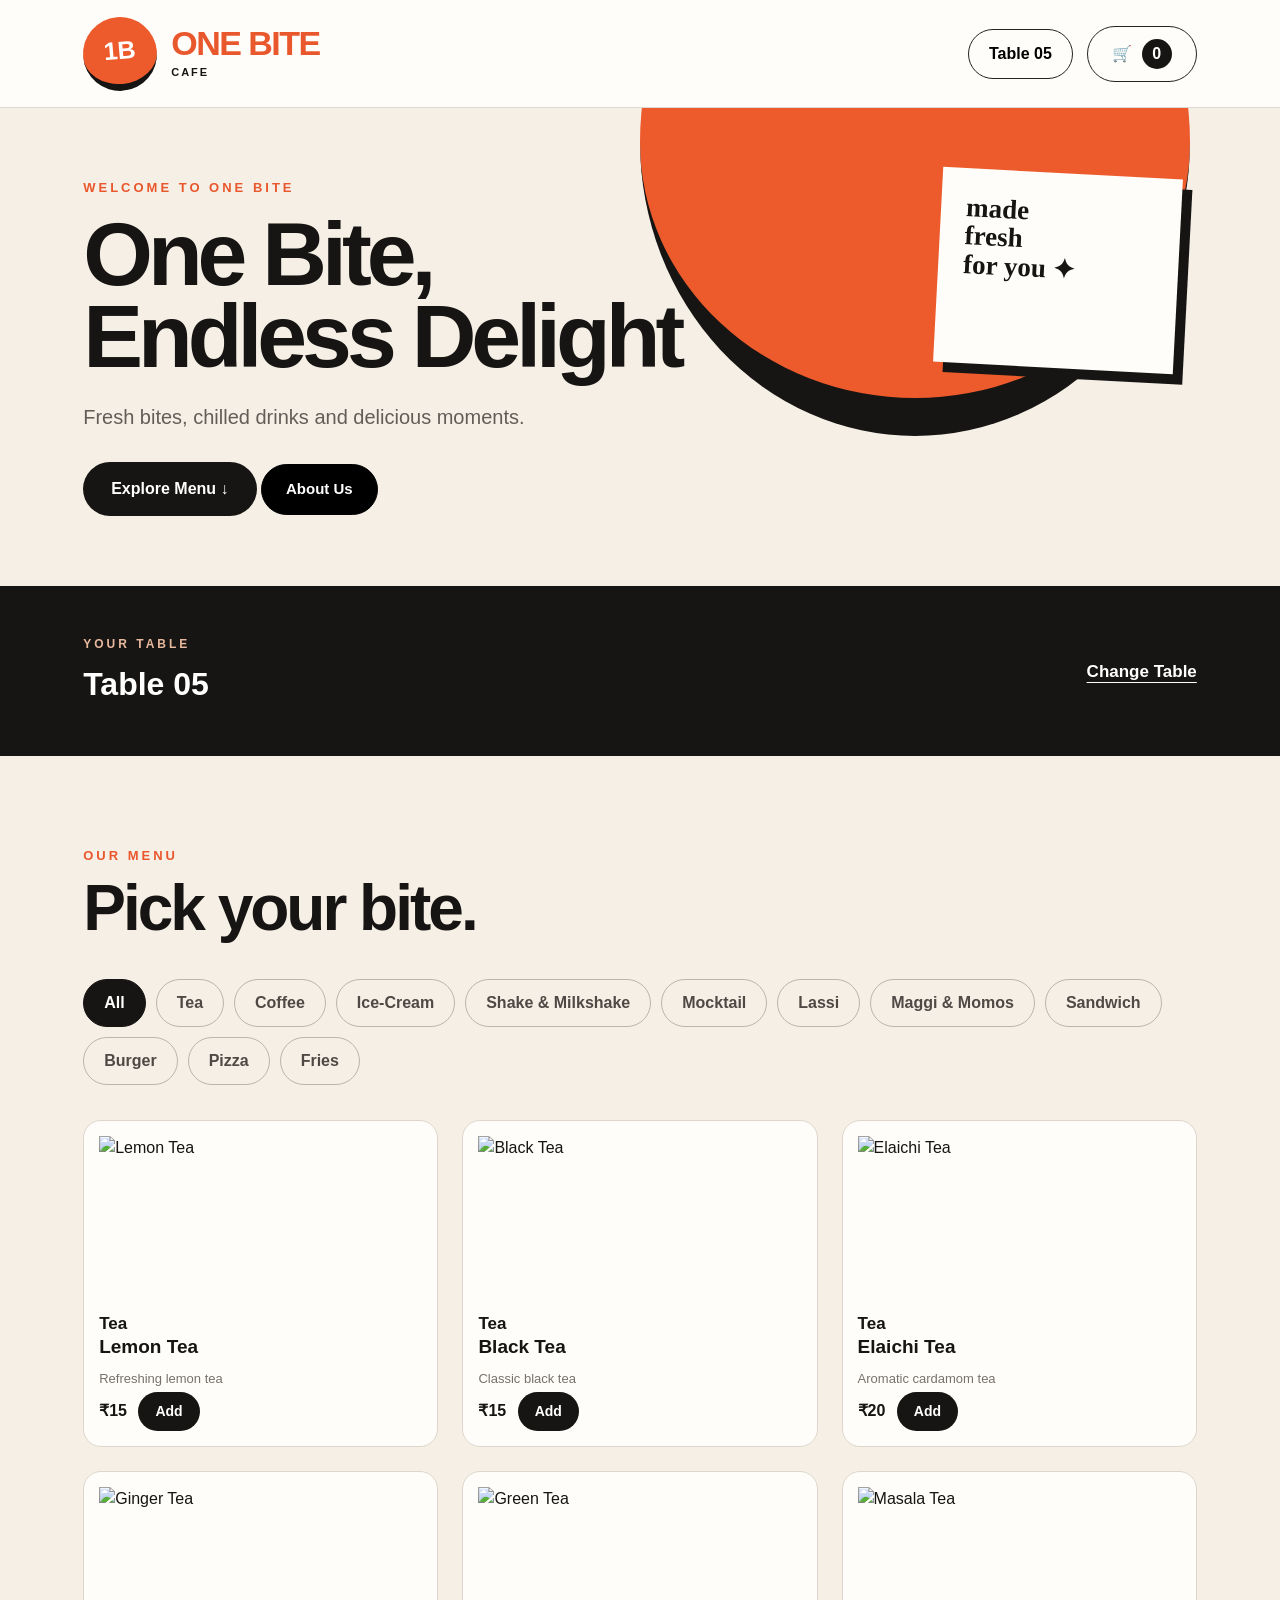
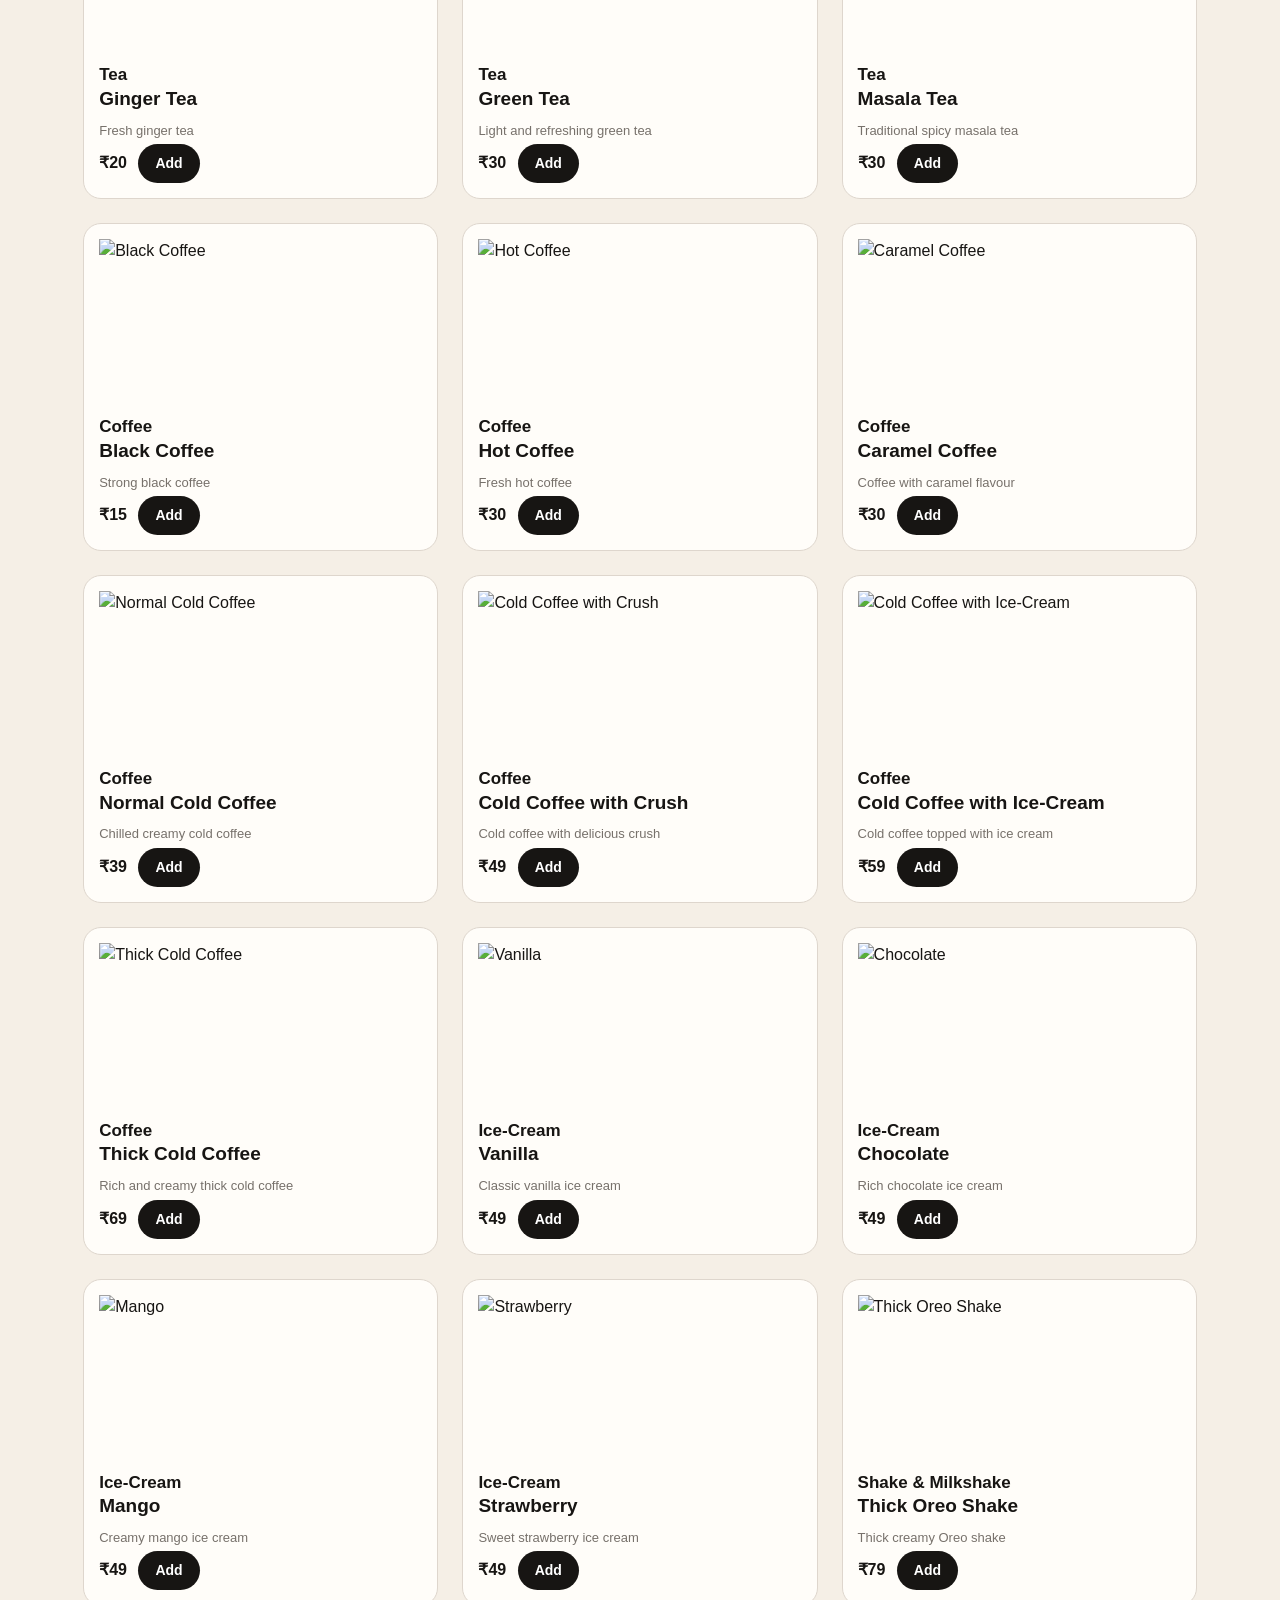
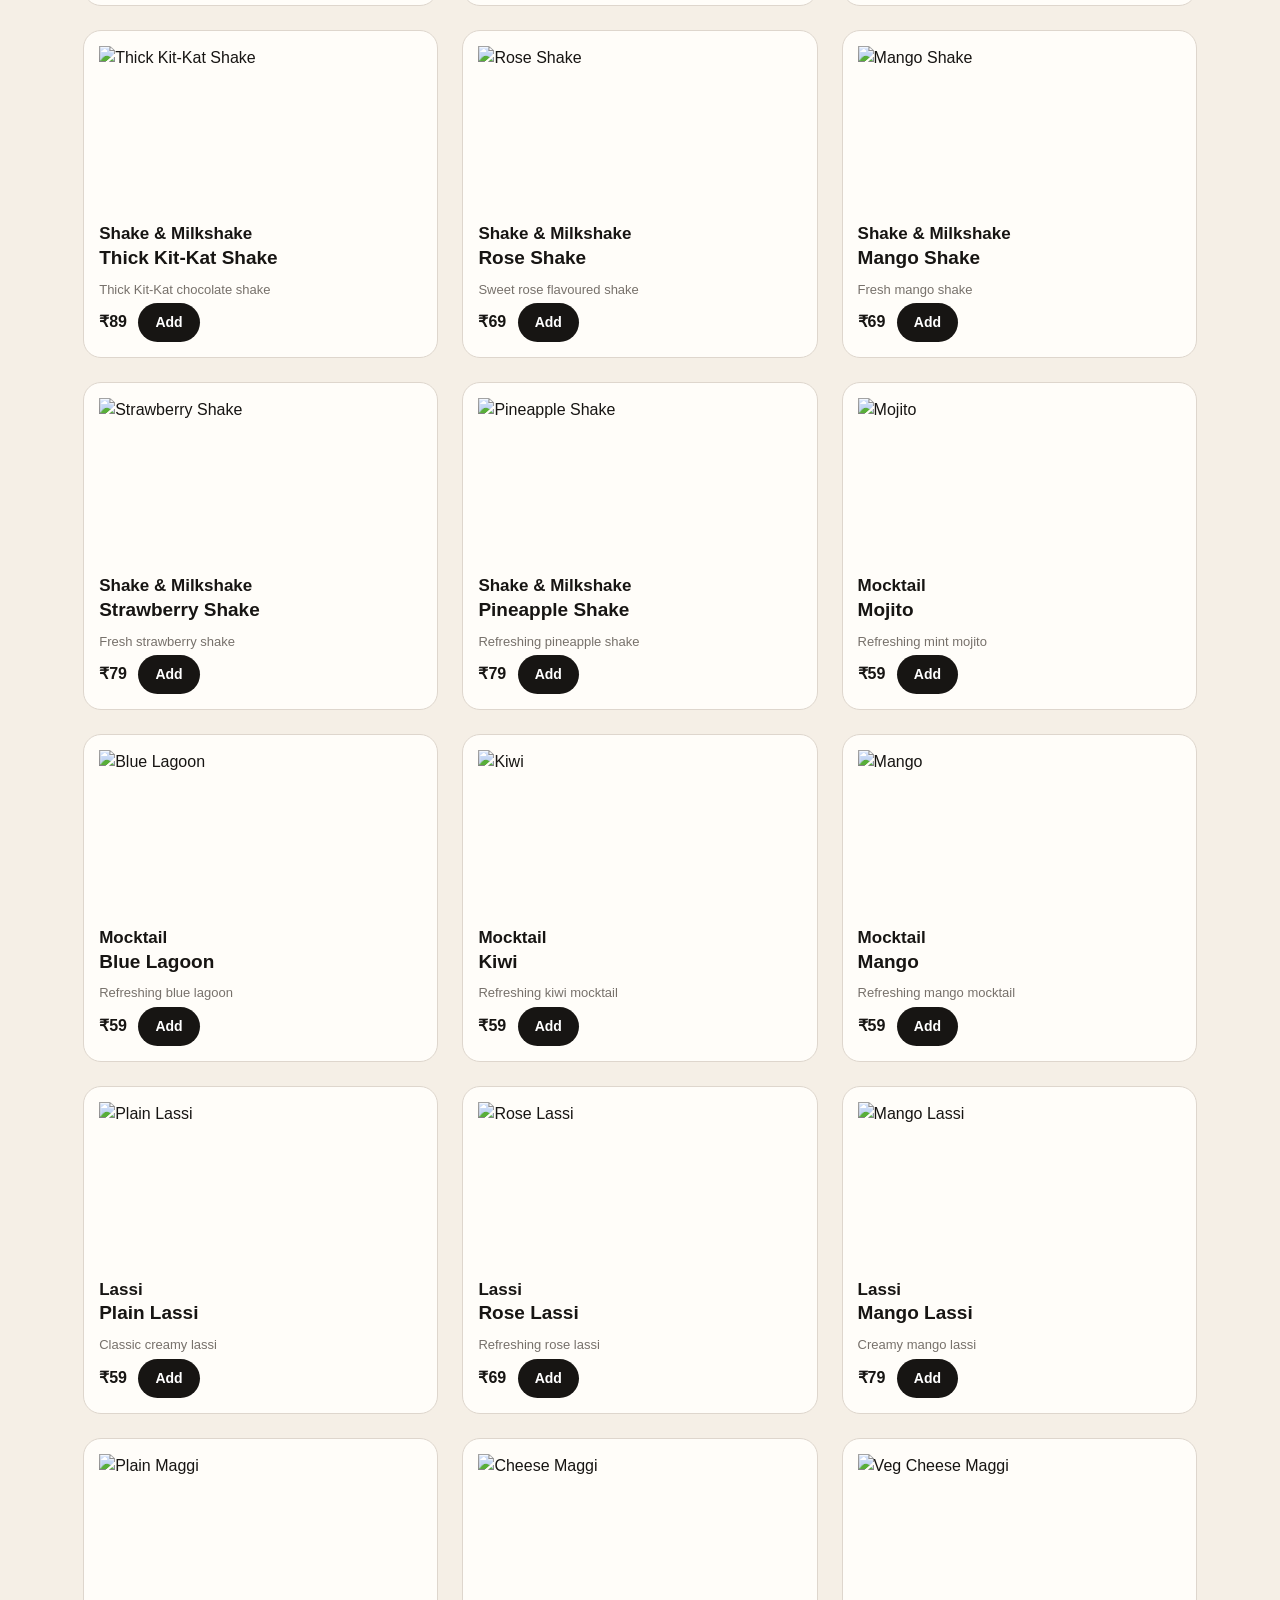
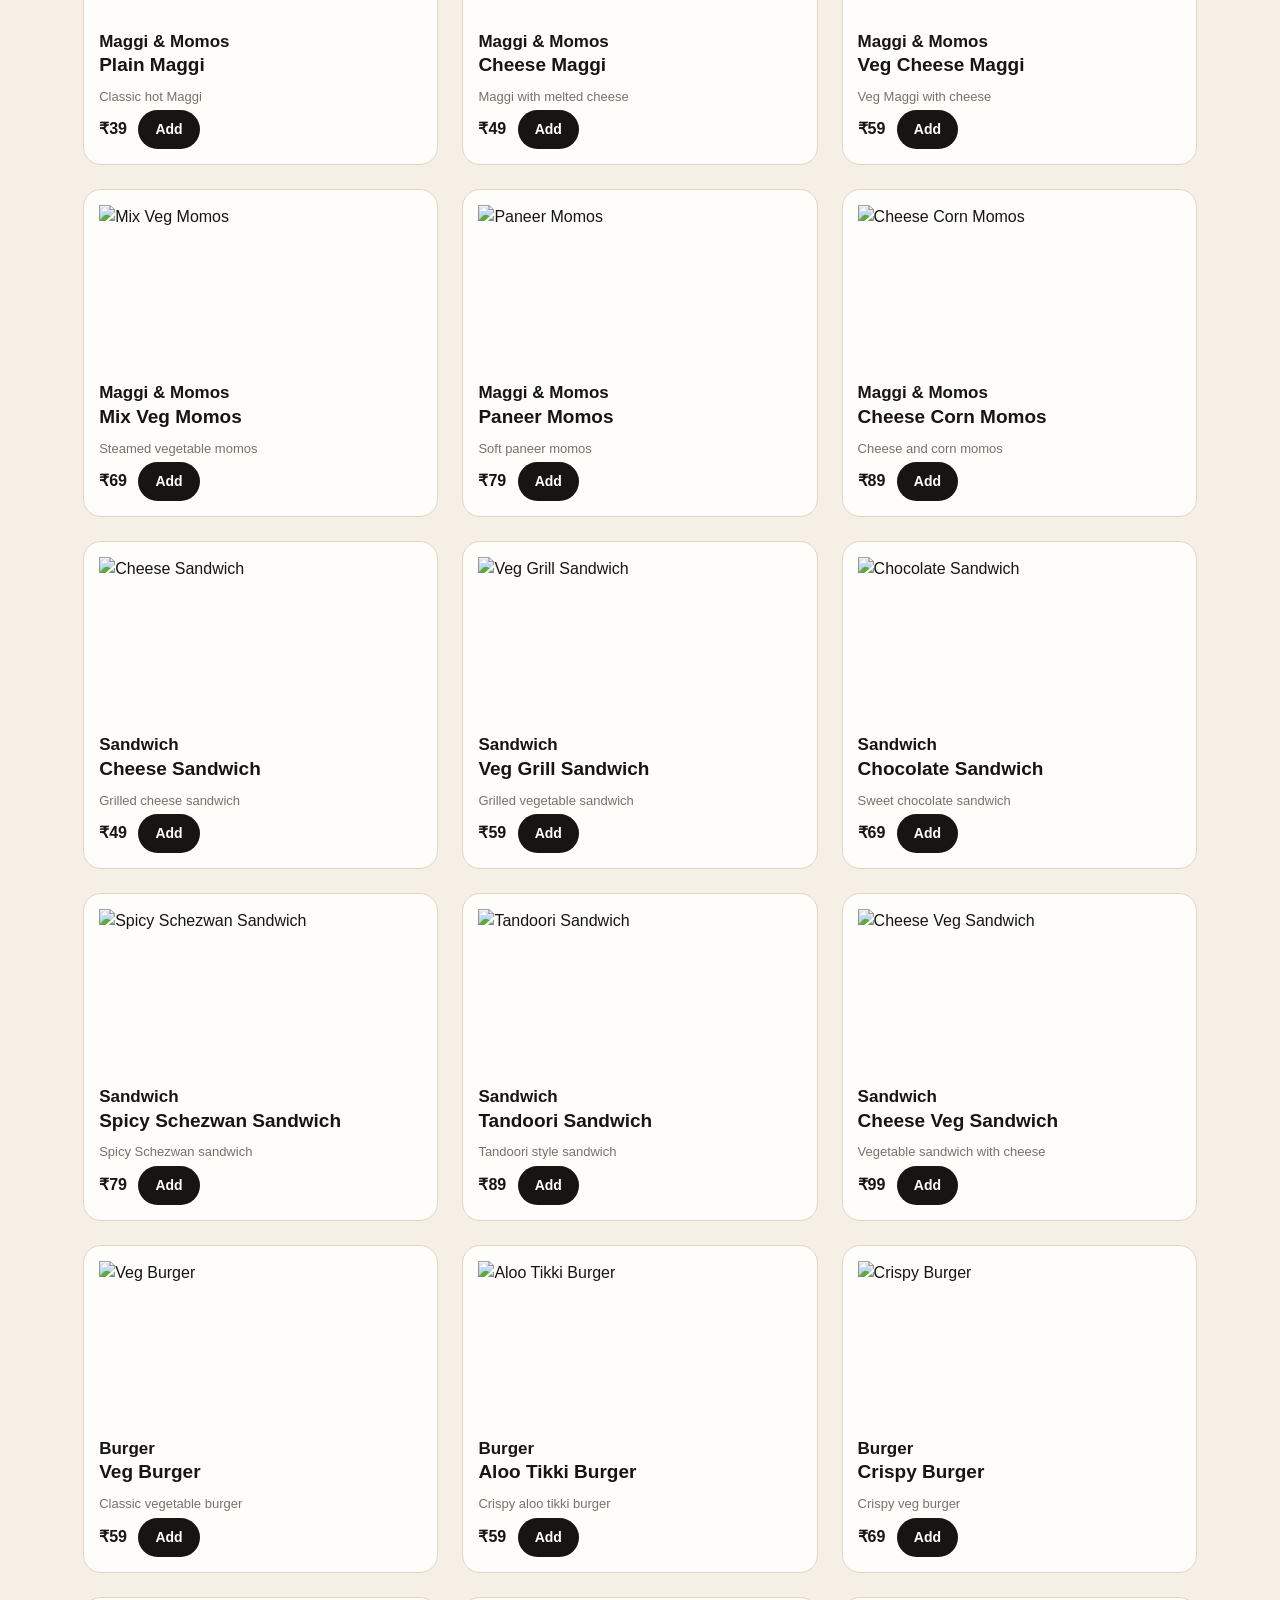
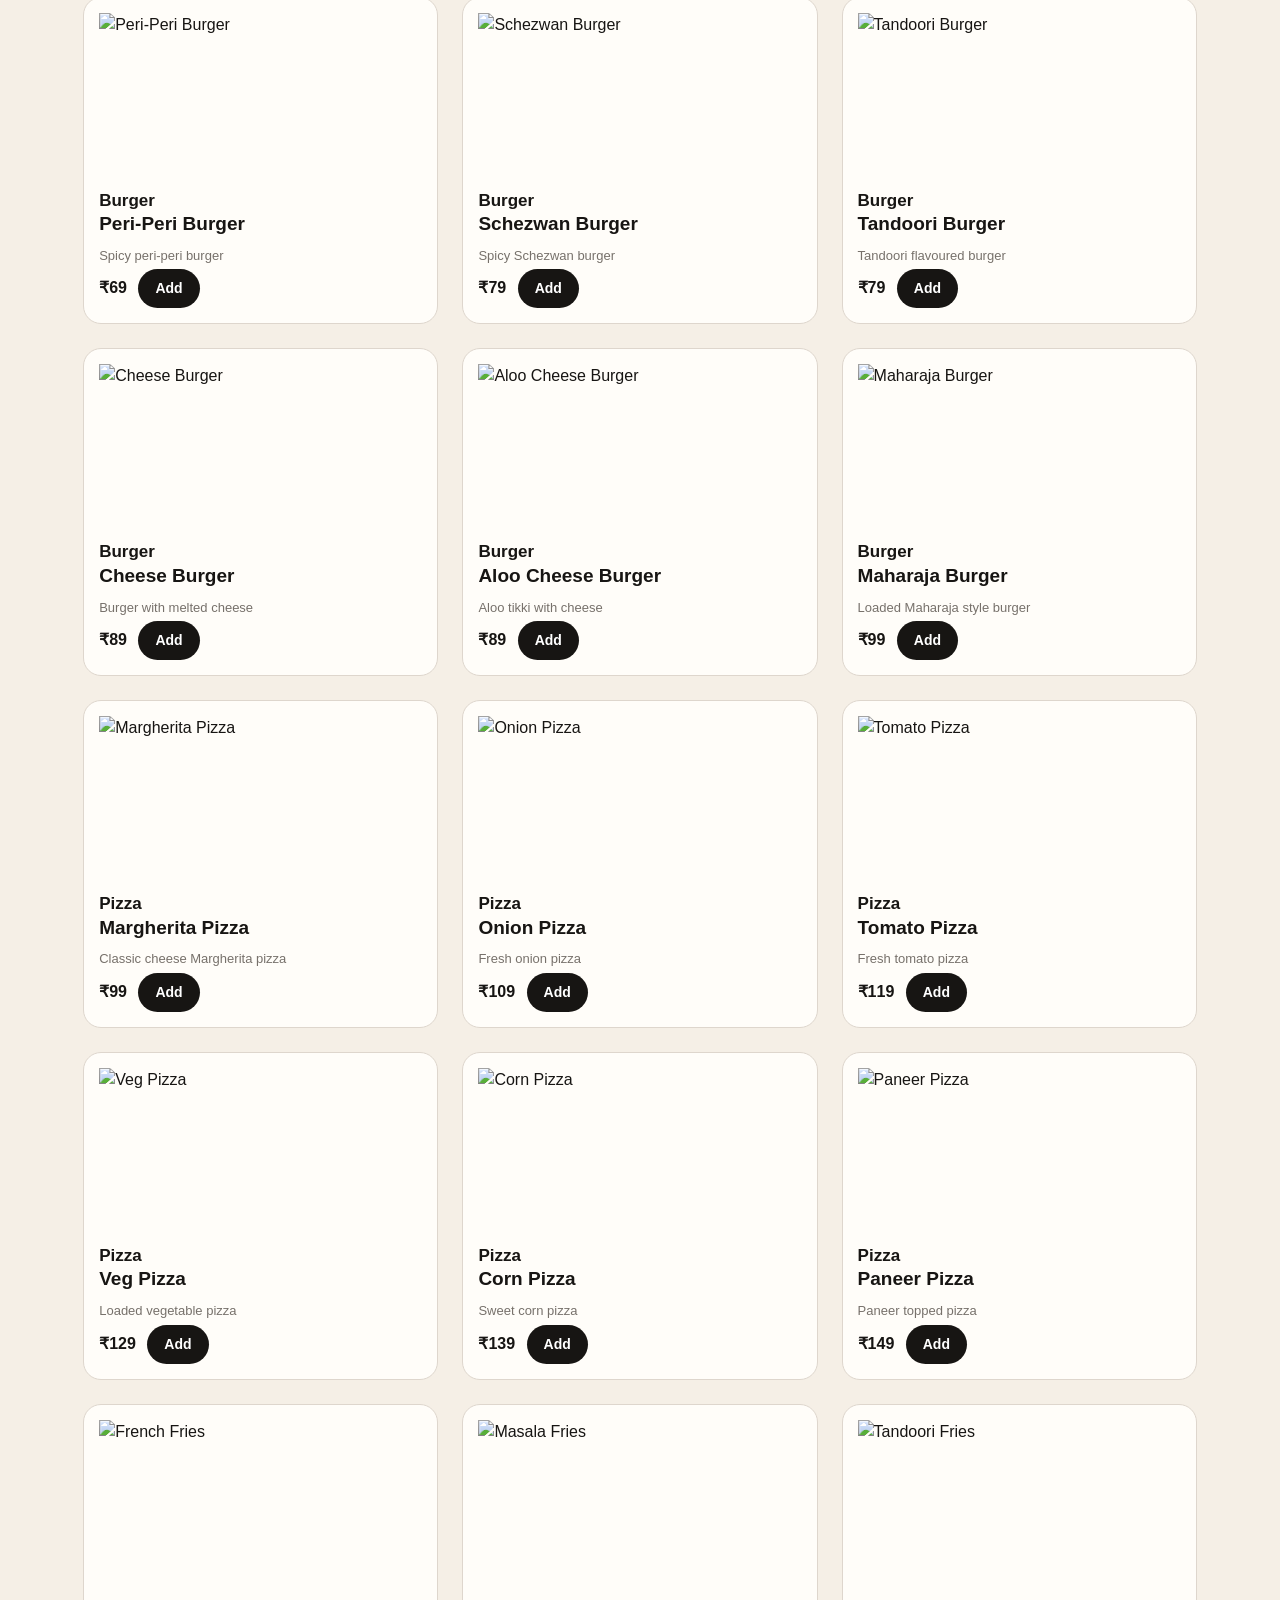
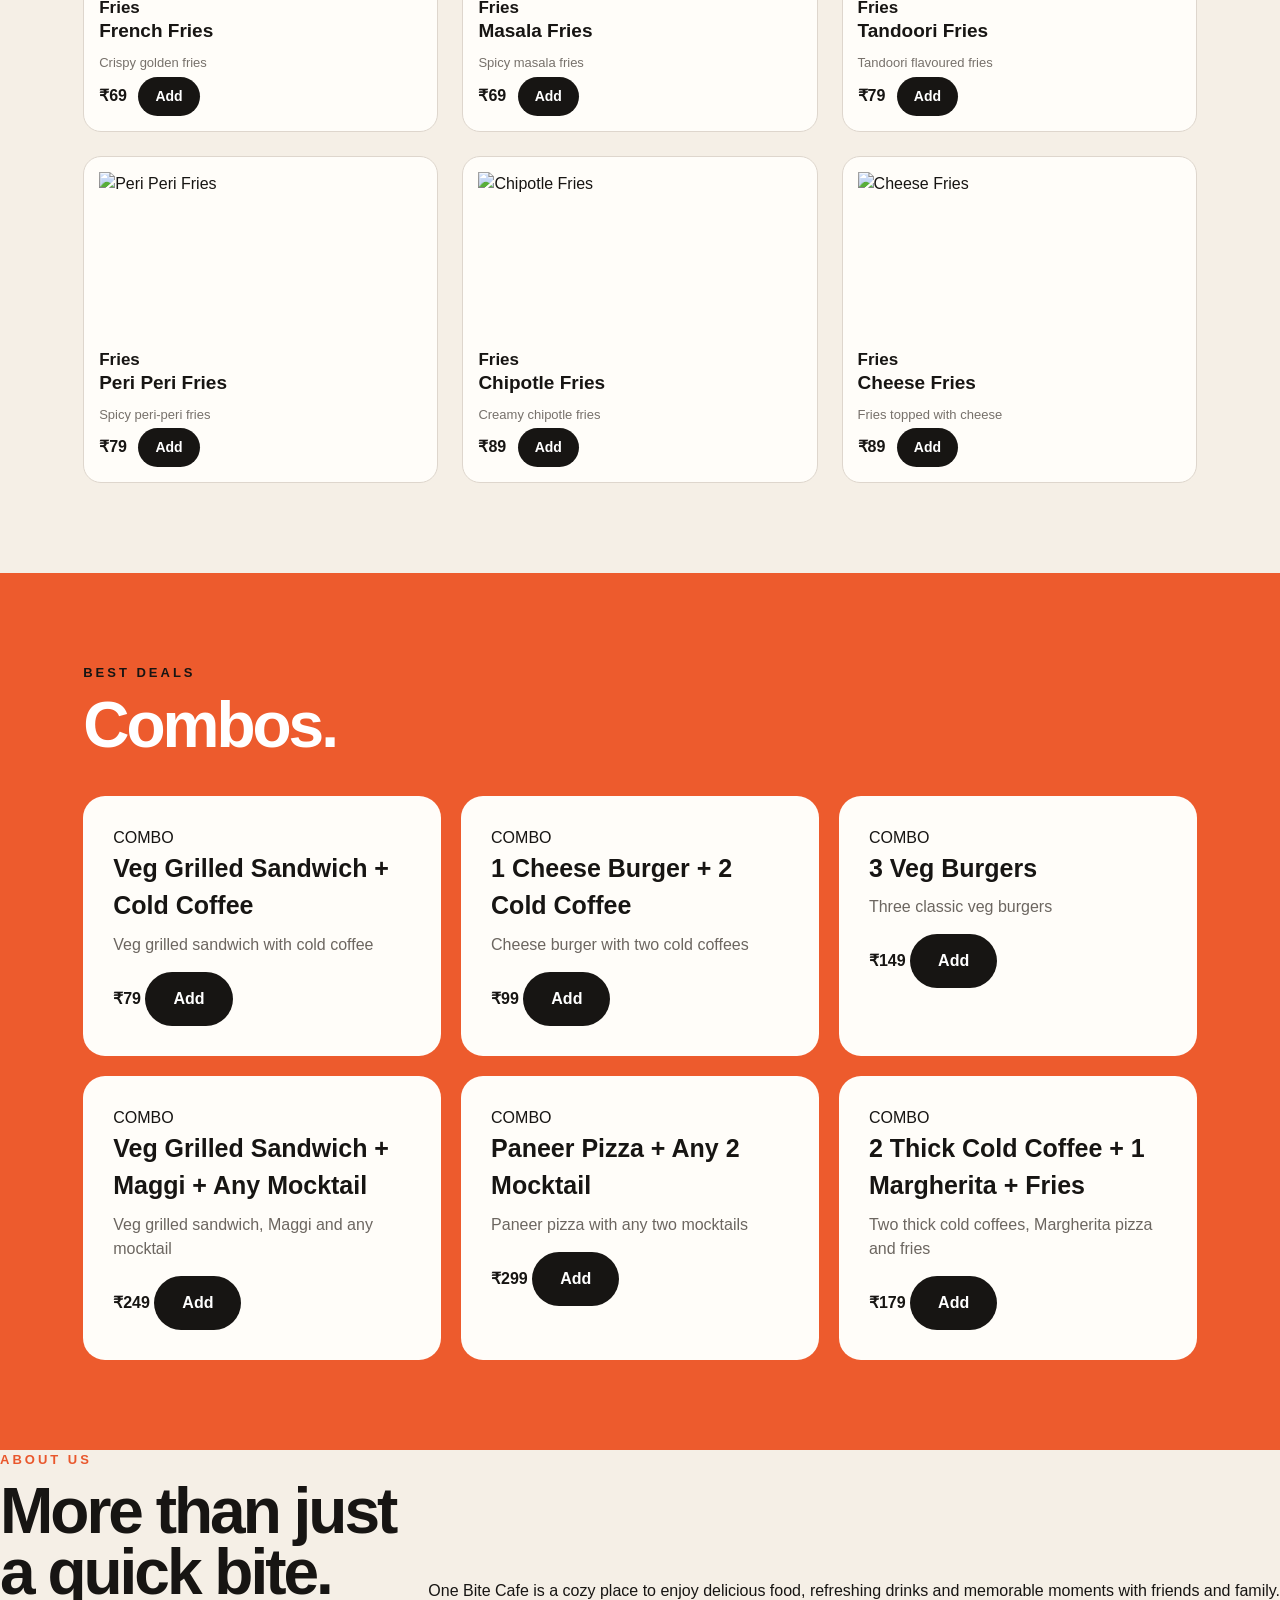
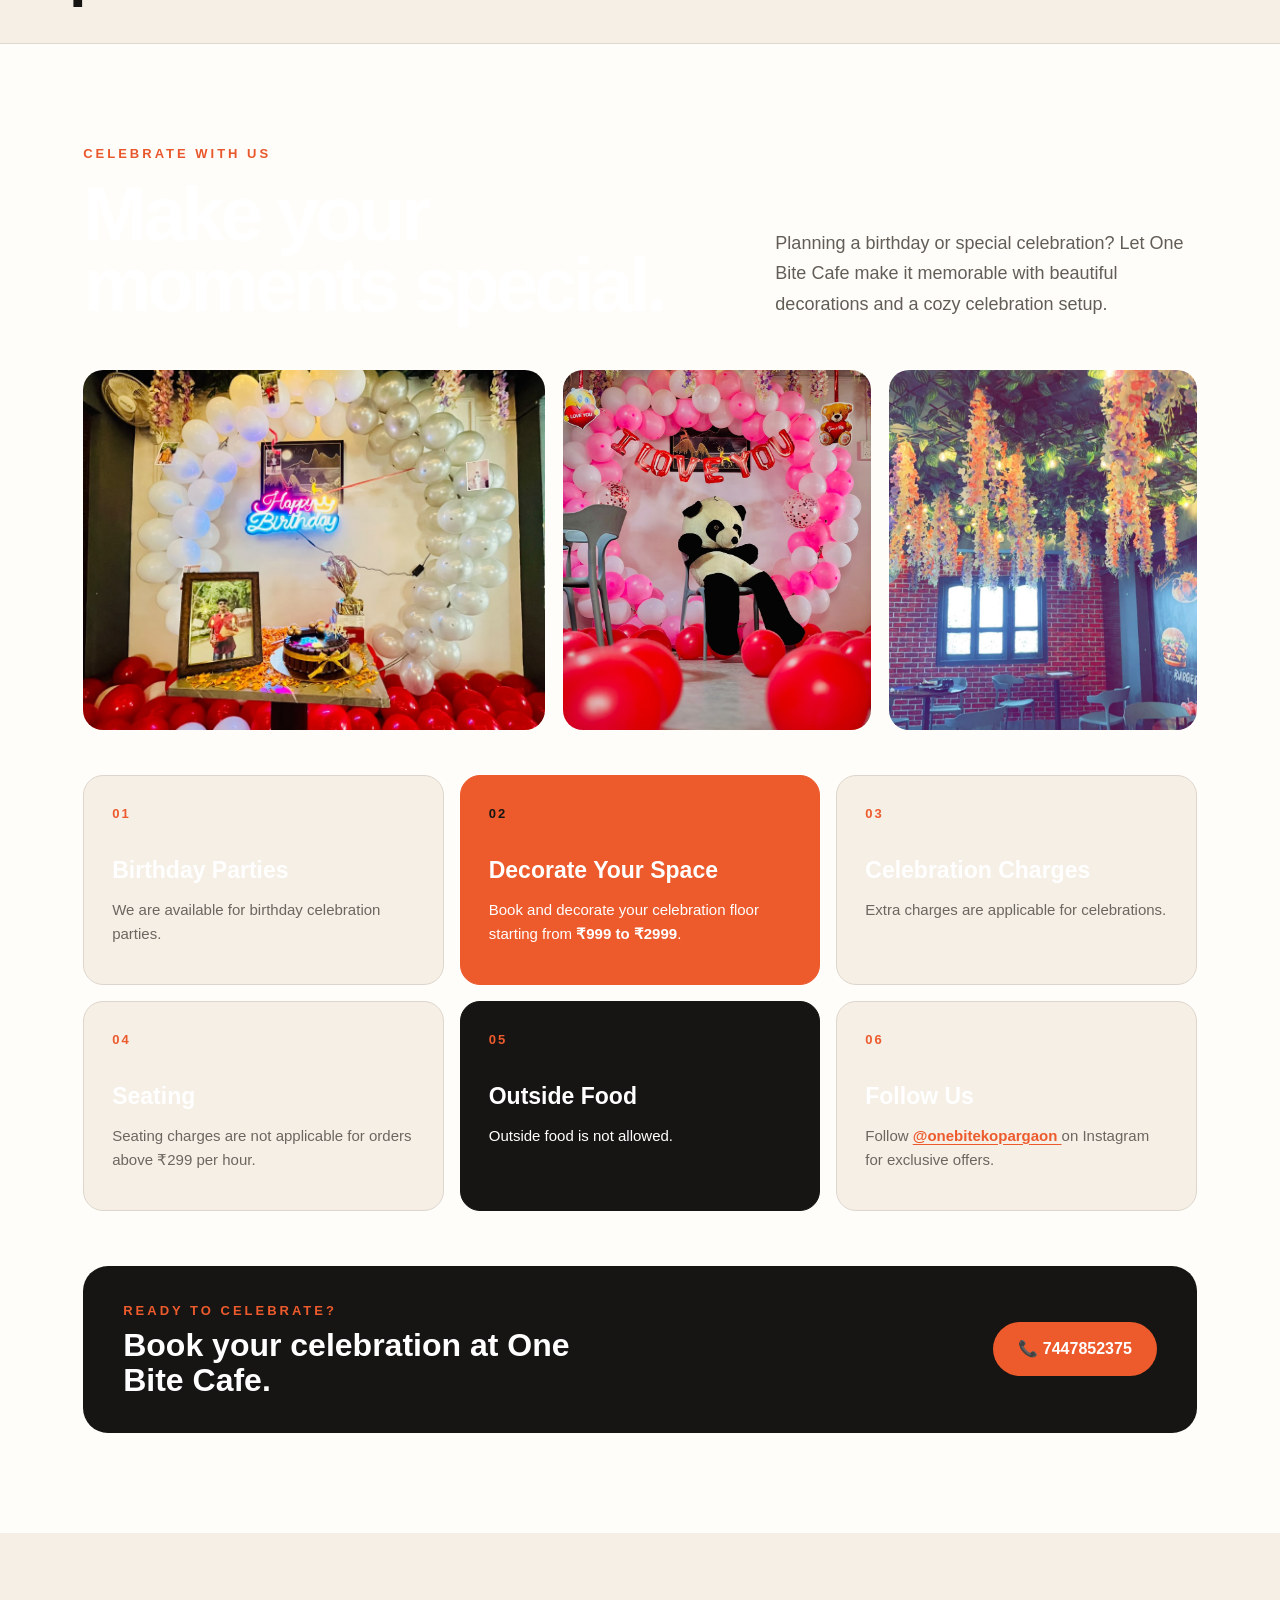
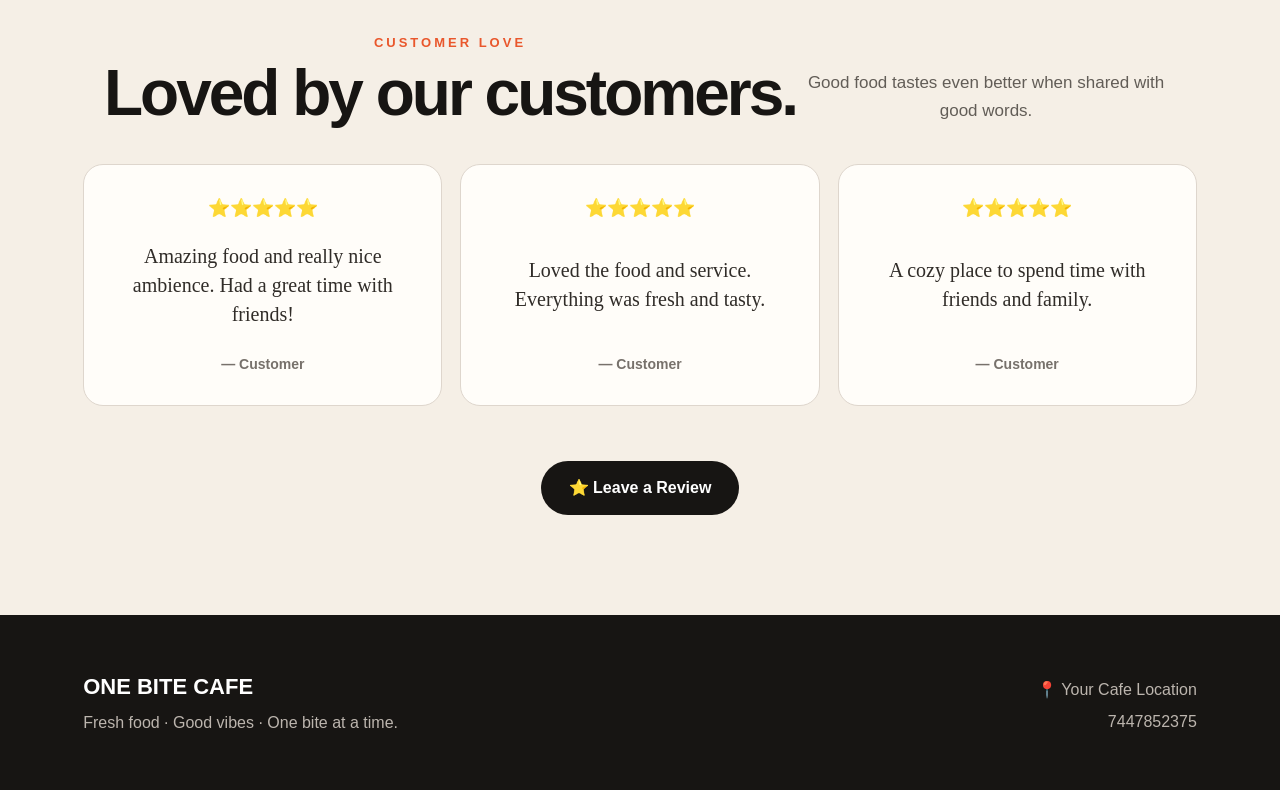
==== index.html @ 0c91dba6 "Initial One Bite Cafe website" ====
<!DOCTYPE html>
<html lang="en">

<head>
    <meta charset="UTF-8">

    <meta
        name="viewport"
        content="width=device-width, initial-scale=1.0"
    >

    <title>One Bite Cafe</title>

    <link
        rel="stylesheet"
        href="style.css"
    >
</head>


<body>

<!-- =====================================================
     HEADER
===================================================== -->

<header class="site-header">

    <div class="brand">
        <div class="brand-logo">1B</div>

        <div>
            <strong>ONE BITE</strong>
            <small>CAFE</small>
        </div>
    </div>


    <div class="header-actions">

        <button
            class="table-button"
            onclick="startTableOrder()"
        >
            Table <span id="headerTable">05</span>
        </button>


        <button
            class="cart-button"
            onclick="openCart()"
        >
            🛒
            <span id="cartCount">0</span>
        </button>

    </div>

</header>



<!-- =====================================================
     HERO
===================================================== -->

<section class="hero">

    <div class="hero-content">

        <p class="eyebrow">
            WELCOME TO ONE BITE
        </p>

        <h1>
         One Bite,<br> Endless Delight
        </h1>

        <p class="hero-text">
            Fresh bites, chilled drinks and
            delicious moments.
        </p>
<div class="hero-buttons">

    <button
        class="primary-btn"
        onclick="document.getElementById('menu').scrollIntoView({
            behavior:'smooth'
        })"
    >
        Explore Menu ↓
    </button>

    <button
        class="secondary-btn"
        onclick="document.getElementById('about').scrollIntoView({
            behavior:'smooth'
        })"
    >
        About Us
    </button>

</div>

       
    </div>

</section>



<!-- =====================================================
     TABLE INFORMATION
===================================================== -->

<section class="table-banner">

    <div>

        <small>
            YOUR TABLE
        </small>

        <strong>
            Table <span id="currentTable">05</span>
        </strong>

    </div>


    <button
        onclick="startTableOrder()"
    >
        Change Table
    </button>

</section>



<!-- =====================================================
     MENU
===================================================== -->

<section
    id="menu"
    class="menu-section"
>

    <div class="section-heading">

        <div>

            <p class="eyebrow">
                OUR MENU
            </p>

            <h2>
                Pick your bite.
            </h2>

        </div>

    </div>


    <!-- CATEGORY BUTTONS -->

    <div
        id="categories"
        class="categories"
    ></div>


    <!-- MENU ITEMS -->

    <div
        id="menuGrid"
        class="menu-grid"
    >

        <p class="loading">
            Loading menu...
        </p>

    </div>

</section>



<!-- =====================================================
     COMBOS
===================================================== -->

<section class="combo-section">

    <div class="section-heading">

        <div>

            <p class="eyebrow">
                BEST DEALS
            </p>

                <h2>
                    Combos.
                </h2>

        </div>

    </div>


    <div
        id="comboGrid"
        class="combo-grid"
    ></div>

</section>


<!-- =====================================================
     ABOUT ONE BITE CAFE
===================================================== -->

<section
    id="about"
    class="about-section"
>

    <div class="section-heading">

        <div>
            <p class="eyebrow">
                ABOUT US
            </p>

            <h2>
                More than just<br>
                a quick bite.
            </h2>
        </div>

        <p class="about-intro">
            One Bite Cafe is a cozy place to enjoy
            delicious food, refreshing drinks and
            memorable moments with friends and family.
        </p>

    </div>

</section>

<!-- =====================================================
     BIRTHDAY CELEBRATIONS
===================================================== -->

<section class="celebration-section">

    <div class="celebration-heading">

        <div>
            <p class="eyebrow">CELEBRATE WITH US</p>

            <h2>
                Make your<br>
                moments special.
            </h2>
        </div>

        <p class="celebration-intro">
            Planning a birthday or special celebration?
            Let One Bite Cafe make it memorable with
            beautiful decorations and a cozy celebration setup.
        </p>

    </div>


    <!-- PHOTO GALLERY -->

    <div class="celebration-gallery">

        <div class="celebration-photo ">
            <img
                src="imagges/2.jpeg"
                alt="Birthday celebration decoration at One Bite Cafe"
            >
        </div>

        <div class="celebration-photo">
            <img
                src="imagges/3.jpeg"
                alt="Birthday balloon decoration at One Bite Cafe"
            >
        </div>

        <div class="celebration-photo">
            <img
                src="imagges/4.jpeg"
                alt="One Bite Cafe interior decoration"
            >
        </div>

    </div>


    <!-- CELEBRATION INFORMATION -->

    <div class="celebration-info">

        <div class="celebration-card">

            <span class="celebration-number">01</span>

            <h3>
                Birthday Parties
            </h3>

            <p>
                We are available for birthday
                celebration parties.
            </p>

        </div>


        <div class="celebration-card highlight">

            <span class="celebration-number">02</span>

            <h3>
                Decorate Your Space
            </h3>

            <p>
                Book and decorate your celebration
                floor starting from
                <strong>₹999 to ₹2999</strong>.
            </p>

        </div>


        <div class="celebration-card">

            <span class="celebration-number">03</span>

            <h3>
                Celebration Charges
            </h3>

            <p>
                Extra charges are applicable
                for celebrations.
            </p>

        </div>


        <div class="celebration-card">

            <span class="celebration-number">04</span>

            <h3>
                Seating
            </h3>

            <p>
                Seating charges are not applicable
                for orders above ₹299 per hour.
            </p>

        </div>


        <div class="celebration-card warning">

            <span class="celebration-number">05</span>

            <h3>
                Outside Food
            </h3>

            <p>
                Outside food is not allowed.
            </p>

        </div>


        <div class="celebration-card">

            <span class="celebration-number">06</span>

            <h3>
                Follow Us
            </h3>

            <p>
    Follow
    <a
    href="https://www.instagram.com/onebitekopargaon/"
    target="_blank"
    rel="noopener noreferrer"
    class="instagram-link"
>
    @onebitekopargaon
</a>
    on Instagram for exclusive offers.
</p>

        </div>

    </div>


    <!-- BOOKING CTA -->

    <div class="celebration-booking">

        <div>

            <p class="eyebrow">
                READY TO CELEBRATE?
            </p>

            <h3>
                Book your celebration
                at One Bite Cafe.
            </h3>

        </div>


        <a
            href="tel:7447852375"
            class="celebration-call"
        >
            📞 7447852375
        </a>

    </div>

</section>
<!-- =====================================================
     REVIEWS
===================================================== -->

<section class="review-section">

    <div class="section-heading">

        <div>

            <p class="eyebrow">
                CUSTOMER LOVE
            </p>

            <h2>
                Loved by our customers.
            </h2>

        </div>

        <p class="review-intro">
            Good food tastes even better when
            shared with good words.
        </p>

    </div>


    <!-- REVIEWS -->

    <div class="reviews-grid">

        <div class="review-card">

            <div class="review-stars">
                ⭐⭐⭐⭐⭐
            </div>

            <p class="review-text">
                Amazing food and really nice ambience.
                Had a great time with friends!
            </p>

            <strong>
                — Customer
            </strong>

        </div>


        <div class="review-card">

            <div class="review-stars">
                ⭐⭐⭐⭐⭐
            </div>

            <p class="review-text">
                Loved the food and service.
                Everything was fresh and tasty.
            </p>

            <strong>
                — Customer
            </strong>

        </div>


        <div class="review-card">

            <div class="review-stars">
                ⭐⭐⭐⭐⭐
            </div>

            <p class="review-text">
                A cozy place to spend time
                with friends and family.
            </p>

            <strong>
                — Customer
            </strong>

        </div>

    </div>


    <!-- LEAVE REVIEW -->

    <div class="review-action">

        <button
            class="primary-btn"
            onclick="openReview()"
        >
            ⭐ Leave a Review
        </button>

    </div>

</section>


<!-- =====================================================
     FOOTER
===================================================== -->

<footer class="site-footer">

    <div>

        <strong>
            ONE BITE CAFE
        </strong>

        <p>
            Fresh food · Good vibes · One bite at a time.
        </p>

    </div>


    <div class="footer-contact">

        <p>
            📍 Your Cafe Location
        </p>

        <p>
            7447852375
        </p>

    </div>

</footer>



<!-- =====================================================
     CART DRAWER
===================================================== -->

<div
    id="cartDrawer"
    class="overlay hidden"
>

    <div class="cart-panel">

        <div class="modal-head">

            <div>

                <p class="eyebrow">
                    YOUR ORDER
                </p>

                <h2>
                    Your Cart
                </h2>

            </div>


            <button
                class="close-btn"
                onclick="closeCart()"
            >
                ×
            </button>

        </div>


        <div class="cart-table-info">

            Table
            <strong id="cartTable">
                05
            </strong>

        </div>


        <div
            id="cartItems"
            class="cart-items"
        ></div>


        <div class="cart-total-row">

            <span>
                Total
            </span>

            <strong id="cartTotal">
                ₹0
            </strong>

        </div>


        <button
            class="primary-btn full"
            onclick="placeOrder()"
        >
            Place Order
        </button>

    </div>

</div>



<!-- =====================================================
     TABLE MODAL
===================================================== -->

<div
    id="tableModal"
    class="overlay hidden"
>

    <div class="modal">

        <button
            class="close-btn"
            onclick="closeTableModal()"
        >
            ×
        </button>


        <p class="eyebrow">
            TABLE NUMBER
        </p>

        <h2>
            Where are you sitting?
        </h2>


        <input
            id="tableInput"
            type="number"
            min="1"
            max="99"
            placeholder="Enter table number"
        >


        <button
            class="primary-btn full"
            onclick="confirmTable()"
        >
            Continue
        </button>

    </div>

</div>



<!-- =====================================================
     ORDER SUCCESS / TRACKING
===================================================== -->

<div
    id="trackingModal"
    class="overlay hidden"
>

    <div class="modal tracking-modal">

        <button
            class="close-btn"
            onclick="closeTracking()"
        >
            ×
        </button>


        <div class="success-icon">
            ✓
        </div>


        <p class="eyebrow">
            ORDER PLACED
        </p>

        <h2>
            Order <span id="orderNumber">#0</span>
        </h2>


        <p>
            Your order has been sent to the cafe.
        </p>


        <div class="tracking-table">

            Table
            <strong id="trackingTable">
                05
            </strong>

        </div>


        <div class="tracking-steps">

    <div
        id="trackingReceived"
        class="step active"
    >
        <span>✓</span>

        <small>
            Received
        </small>
    </div>


    <div
        id="trackingBeingMade"
        class="step"
    >
        <span>2</span>

        <small>
            Being Made
        </small>
    </div>


    <div
        id="trackingReady"
        class="step"
    >
        <span>3</span>

        <small>
            Ready
        </small>
    </div>


    <div
        id="trackingServed"
        class="step"
    >
        <span>4</span>

        <small>
            Served
        </small>
    </div>

</div>


        <button
            class="primary-btn full"
            onclick="closeTracking()"
        >
            Continue
        </button>

    </div>

</div>



<!-- =====================================================
     REVIEW MODAL
===================================================== -->

<div
    id="reviewModal"
    class="overlay hidden"
>

    <div class="modal">

        <button
            class="close-btn"
            onclick="closeReview()"
        >
            ×
        </button>


        <p class="eyebrow">
            YOUR EXPERIENCE
        </p>

        <h2>
            Leave a Review
        </h2>


        <input
            id="reviewName"
            type="text"
            placeholder="Your name"
        >


        <select id="reviewRating">

            <option value="5">
                ⭐⭐⭐⭐⭐
            </option>

            <option value="4">
                ⭐⭐⭐⭐
            </option>

            <option value="3">
                ⭐⭐⭐
            </option>

            <option value="2">
                ⭐⭐
            </option>

            <option value="1">
                ⭐
            </option>

        </select>


        <textarea
            id="reviewText"
            rows="5"
            placeholder="Tell us about your experience..."
        ></textarea>


        <button
            class="primary-btn full"
            onclick="submitReview()"
        >
            Submit Review
        </button>

    </div>

</div>
<!-- =====================================================
     ORDER SUCCESS MODAL
===================================================== -->

<div
    id="orderSuccessModal"
    class="overlay hidden"
>

    <div class="modal success-box">

        <button
            class="close-btn"
            onclick="closeOrderSuccess()"
        >
            ×
        </button>

        <div class="success-icon">
            ✓
        </div>

        <p class="eyebrow">
            ORDER SUCCESSFUL
        </p>

        <h2>
            Order Placed!
        </h2>

        <p>
            Your order has been received successfully.
        </p>

        <p class="success-order">
            Order
            <strong id="successOrderNumber">
                #0
            </strong>
        </p>

        <button
            type="button"
            class="primary-btn full"
            onclick="continueToTracking()"
        >
            Continue
        </button>

    </div>

</div>



<!-- =====================================================
     TOAST
===================================================== -->

<div
    id="toast"
    class="toast"
></div>



<!-- =====================================================
     QR CODE LIBRARY
===================================================== -->

<script src="https://cdnjs.cloudflare.com/ajax/libs/qrcodejs/1.0.0/qrcode.min.js"></script>

<!-- =====================================================
     MAIN JAVASCRIPT
===================================================== -->

<script src="script.js"></script>


<!-- =====================================================
     TABLE DISPLAY
===================================================== -->

<script>

    function updateTableDisplay() {

        const table =
            localStorage.getItem(
                "oneBiteTable"
            ) || "05";


        const header =
            document.getElementById(
                "headerTable"
            );

        const current =
            document.getElementById(
                "currentTable"
            );

        const cart =
            document.getElementById(
                "cartTable"
            );

        const tracking =
            document.getElementById(
                "trackingTable"
            );


        if (header) {
            header.textContent = table;
        }

        if (current) {
            current.textContent = table;
        }

        if (cart) {
            cart.textContent = table;
        }

        if (tracking) {
            tracking.textContent = table;
        }

    }


    updateTableDisplay();

</script>


</body>

</html>
---- style.css ----
/* =========================================================
   ONE BITE CAFE
   COMPLETE WEBSITE STYLES
   ========================================================= */

* {
    box-sizing: border-box;
    margin: 0;
    padding: 0;
}

html {
    scroll-behavior: smooth;
}

body {
    font-family: Arial, Helvetica, sans-serif;
    background: #f5efe6;
    color: #171513;
    line-height: 1.5;
    overflow-x: hidden;
}

button,
input,
select,
textarea {
    font: inherit;
}

button {
    cursor: pointer;
}

a {
    color: inherit;
    text-decoration: none;
}


/* =========================================================
   HEADER
   ========================================================= */

.site-header {
    height: 108px;
    background: #fffdf9;
    border-bottom: 1px solid #ded8d0;

    display: flex;
    align-items: center;
    justify-content: space-between;

    padding: 0 6.5%;

    position: sticky;
    top: 0;
    z-index: 100;
}


/* BRAND */

.brand {
    display: flex;
    align-items: center;
    gap: 14px;
}

.brand-logo {
    width: 74px;
    height: 74px;

    border-radius: 50%;

    background: #ed5b2d;
    color: white;

    display: flex;
    align-items: center;
    justify-content: center;

    font-size: 25px;
    font-weight: 900;

    border-bottom: 7px solid #171513;

    transform: rotate(-5deg);
}

.brand strong {
    display: block;

    font-size: 34px;
    line-height: 1;

    color: #e9572c;

    letter-spacing: -1.5px;
}

.brand small {
    display: block;

    font-size: 11px;
    font-weight: 800;

    letter-spacing: 2px;

    margin-top: 4px;
}


/* HEADER BUTTONS */

.header-actions {
    display: flex;
    align-items: center;
    gap: 14px;
}

.table-button,
.cart-button {
    border: 1px solid #252321;
    background: transparent;

    border-radius: 40px;

    padding: 12px 20px;

    font-weight: 700;
}

.table-button:hover,
.cart-button:hover {
    background: #171513;
    color: white;
}

.cart-button {
    min-width: 110px;

    display: flex;
    align-items: center;
    justify-content: center;
    gap: 10px;

    font-size: 16px;
}

#cartCount {
    background: #171513;
    color: white;

    width: 30px;
    height: 30px;

    border-radius: 50%;

    display: inline-flex;
    align-items: center;
    justify-content: center;

    font-weight: 800;
}


/* =========================================================
   HERO
   ========================================================= */

.hero {
    min-height: 430px;

    position: relative;
    overflow: hidden;

    background: #f5efe6;

    display: flex;
    align-items: center;

    padding: 70px 6.5%;
}


/* Decorative orange circle */

.hero::after {
    content: "";

    position: absolute;

    width: 550px;
    height: 550px;

    border-radius: 50%;

    background: #ed5b2d;

    right: 7%;
    top: -260px;

    border-bottom: 38px solid #171513;

    z-index: 0;
}


/* Small decorative card */

.hero::before {
    content: "made\A fresh\A for you ✦";

    white-space: pre;

    position: absolute;

    right: 8%;
    top: 65px;

    width: 190px;
    min-height: 145px;

    padding: 25px;

    background: #fffdf9;

    font-family: Georgia, serif;

    font-size: 27px;
    font-weight: 700;

    line-height: 1.05;

    transform: rotate(3deg);

    box-shadow: 10px 10px 0 #171513;

    z-index: 2;
}

.hero-content {
    position: relative;
    z-index: 5;

    max-width: 700px;
}

.eyebrow {
    color: #e9572c;

    font-size: 13px;
    font-weight: 800;

    letter-spacing: 3px;

    margin-bottom: 15px;
}

.hero h1 {
    font-size: clamp(55px, 7vw, 92px);

    line-height: 0.92;

    letter-spacing: -5px;

    max-width: 650px;

    margin-bottom: 25px;
}

.hero-text {
    font-size: 20px;

    color: #625d57;

    max-width: 550px;

    margin-bottom: 30px;
}


/* =========================================================
   BUTTONS
   ========================================================= */

.primary-btn {
    border: none;

    background: #171513;
    color: white;

    border-radius: 50px;

    padding: 15px 28px;

    font-weight: 800;

    transition: 0.2s ease;
}

.primary-btn:hover {
    background: #ed5b2d;
    transform: translateY(-2px);
}

.primary-btn.full {
    width: 100%;
}

.hero .primary-btn {
    font-size: 16px;
}


/* =========================================================
   TABLE BANNER
   ========================================================= */

.table-banner {
    background: #171513;
    color: white;

    min-height: 170px;

    padding: 45px 6.5%;

    display: flex;
    align-items: center;
    justify-content: space-between;
}

.table-banner small {
    display: block;

    color: #e8b99d;

    font-size: 12px;
    font-weight: 800;

    letter-spacing: 3px;

    margin-bottom: 7px;
}

.table-banner strong {
    font-size: 32px;
}

.table-banner button {
    background: transparent;
    color: white;

    border: none;

    font-size: 17px;
    font-weight: 800;

    text-decoration: underline;

    text-underline-offset: 5px;
}

.table-banner button:hover {
    color: #ed5b2d;
}


/* =========================================================
   GENERAL SECTIONS
   ========================================================= */

.menu-section,
.combo-section,
.review-section {
    padding: 90px 6.5%;
}

.section-heading {
    display: flex;
    justify-content: space-between;
    align-items: end;

    margin-bottom: 40px;
}

.section-heading h2 {
    font-size: clamp(42px, 5vw, 65px);

    line-height: 0.95;

    letter-spacing: -3px;
}

.section-heading .eyebrow {
    margin-bottom: 12px;
}


/* =========================================================
   CATEGORY BUTTONS
   ========================================================= */

.categories {
    display: flex;
    gap: 10px;

    flex-wrap: wrap;

    margin-bottom: 35px;
}

.categories button,
.category-btn {
    border: 1px solid #bdb5ad;

    background: transparent;

    padding: 11px 20px;

    border-radius: 30px;

    font-weight: 700;

    color: #4e4944;
}

.categories button:hover,
.categories button.active,
.category-btn:hover,
.category-btn.active {
    background: #171513;
    color: white;

    border-color: #171513;
}


/* =========================================================
   MENU GRID
   ========================================================= */

.menu-grid {
    display: grid;
    grid-template-columns: repeat(3, minmax(0, 1fr));
    gap: 18px;
    align-items: start;
}

.menu-card {
    max-width: 100%;
    border-radius: 16px;
}

.menu-card {
    background: #fffdf9;

    border: 1px solid #ddd5cb;

    border-radius: 20px;

    overflow: hidden;

    transition: 0.25s ease;
}

.menu-card:hover {
    transform: translateY(-5px);

    box-shadow:
        0 15px 35px rgba(0, 0, 0, 0.08);
}

.menu-card img {
    width: 50%;
    height: 50px;
    object-fit: cover;
    display: block;
}

.menu-card-content,
.menu-info {
    padding: 16px;
}

.menu-card h3,
.menu-info h3 {
    font-size: 19px;
    margin-bottom: 5px;
}

.menu-card p,
.menu-info p {
    font-size: 14px;
    margin-bottom: 10px;
}

.menu-card h3,
.menu-info h3 {
    font-size: 22px;

    margin-bottom: 6px;
}

.menu-card p,
.menu-info p {
    color: #77716b;

    margin-bottom: 15px;
}

.menu-card .price,
.menu-info .price {
    font-size: 20px;

    font-weight: 900;

    color: #171513;
}

.menu-card button,
.menu-info button {
    padding: 8px 15px;
    font-size: 14px;
}

.menu-card button:hover,
.menu-info button:hover {
    background: #ed5b2d;
}

.loading {
    color: #77716b;
    font-size: 18px;
}


/* =========================================================
   COMBOS
   ========================================================= */

.combo-section {
    background: #ed5b2d;
    color: white;
}

.combo-section .eyebrow {
    color: #171513;
}

.combo-grid {
    display: grid;

    grid-template-columns:
        repeat(3, minmax(0, 1fr));

    gap: 20px;
}

.combo-card {
    background: #fffdf9;
    color: #171513;

    border-radius: 22px;

    padding: 28px;

    border: 2px solid transparent;

    transition: 0.2s ease;
}

.combo-card:hover {
    border-color: #171513;
    transform: translateY(-4px);
}

.combo-card h3 {
    font-size: 25px;

    margin-bottom: 8px;
}

.combo-card p {
    color: #6c6660;

    margin-bottom: 15px;
}

.combo-card .price {
    font-size: 23px;
    font-weight: 900;
}


/* =========================================================
   REVIEWS
   ========================================================= */

.review-section {
    background: #f5efe6;

    text-align: center;
}

.review-section .section-heading {
    justify-content: center;
}

.review-section .eyebrow {
    margin-bottom: 10px;
}

.review-section .primary-btn {
    margin-top: 10px;
}


/* =========================================================
   FOOTER
   ========================================================= */

.site-footer {
    background: #171513;

    color: white;

    padding: 55px 6.5%;

    display: flex;
    justify-content: space-between;

    gap: 40px;
}

.site-footer strong {
    font-size: 22px;
}

.site-footer p {
    color: #bcb5ae;

    margin-top: 8px;
}

.footer-contact {
    text-align: right;
}


/* =========================================================
   OVERLAY / MODALS
   ========================================================= */

.overlay {
    position: fixed;

    inset: 0;

    background: rgba(0, 0, 0, 0.58);

    display: flex;
    align-items: center;
    justify-content: center;

    padding: 20px;

    z-index: 1000;
}

.overlay.hidden {
    display: none;
}
.hidden {
    display: none !important;
}


/* =========================================================
   CART
   ========================================================= */

.cart-panel {
    width: min(550px, 100%);

    max-height: 90vh;

    overflow-y: auto;

    background: #fffdf9;

    border-radius: 25px;

    padding: 30px;

    box-shadow:
        0 25px 70px rgba(0, 0, 0, 0.3);
}

.modal-head {
    display: flex;
    align-items: flex-start;
    justify-content: space-between;

    margin-bottom: 25px;
}

.modal-head h2 {
    font-size: 35px;

    line-height: 1;
}

.close-btn {
    width: 40px;
    height: 40px;

    border: none;

    background: #eee8e0;

    border-radius: 50%;

    font-size: 25px;

    line-height: 1;
}

.close-btn:hover {
    background: #171513;
    color: white;
}

.cart-table-info,
.tracking-table {
    background: #f5efe6;

    border-radius: 12px;

    padding: 13px 16px;

    margin-bottom: 20px;
}

.cart-items {
    display: flex;
    flex-direction: column;

    gap: 12px;

    margin-bottom: 20px;
}

.cart-item {
    display: flex;
    align-items: center;
    justify-content: space-between;

    gap: 15px;

    padding: 15px;

    background: #f5efe6;

    border-radius: 14px;
}

.cart-item h3 {
    font-size: 16px;
}

.cart-item button {
    border: none;

    background: #171513;
    color: white;

    border-radius: 50%;

    width: 30px;
    height: 30px;
}

.cart-total-row {
    display: flex;
    justify-content: space-between;

    padding: 20px 0;

    border-top: 1px solid #ddd5cb;

    margin-bottom: 15px;

    font-size: 20px;
}


/* =========================================================
   GENERAL MODAL
   ========================================================= */

.modal {
    width: min(500px, 100%);

    max-height: 90vh;

    overflow-y: auto;

    background: #fffdf9;

    border-radius: 25px;

    padding: 35px;

    position: relative;

    box-shadow:
        0 25px 70px rgba(0, 0, 0, 0.3);
}

.modal > .close-btn {
    position: absolute;

    right: 20px;
    top: 20px;
}

.modal h2 {
    font-size: 35px;

    line-height: 1;

    margin-bottom: 25px;
}

.modal input,
.modal select,
.modal textarea {
    width: 100%;

    border: 1px solid #cfc7be;

    background: white;

    border-radius: 12px;

    padding: 14px 16px;

    margin-bottom: 15px;

    outline: none;
}

.modal input:focus,
.modal select:focus,
.modal textarea:focus {
    border-color: #ed5b2d;
}


/* =========================================================
   TRACKING
   ========================================================= */

.tracking-modal {
    text-align: center;
}

.success-icon {
    width: 65px;
    height: 65px;

    border-radius: 50%;

    background: #4d8c67;
    color: white;

    margin: 0 auto 20px;

    display: flex;
    align-items: center;
    justify-content: center;

    font-size: 32px;
    font-weight: 900;
}

.tracking-modal h2 {
    margin-bottom: 10px;
}

.tracking-steps {
    display: grid;

    grid-template-columns:
        repeat(4, 1fr);

    gap: 10px;

    margin: 25px 0;
}

.step {
    display: flex;

    flex-direction: column;

    align-items: center;

    gap: 7px;
}

.step span {
    width: 40px;
    height: 40px;

    border-radius: 50%;

    background: #e8e1d9;

    display: flex;
    align-items: center;
    justify-content: center;

    font-weight: 800;
}

.step.active span {
    background: #ed5b2d;
    color: white;
}

.step small {
    font-size: 11px;

    color: #77716b;
}


/* =========================================================
   TOAST
   ========================================================= */

.toast {
    position: fixed;

    left: 50%;
    bottom: 30px;

    transform: translateX(-50%) translateY(100px);

    background: #171513;
    color: white;

    padding: 13px 22px;

    border-radius: 30px;

    z-index: 2000;

    opacity: 0;

    transition: 0.3s ease;

    pointer-events: none;
}

.toast.show {
    opacity: 1;

    transform:
        translateX(-50%)
        translateY(0);
}


/* =========================================================
   TABLE / MOBILE
   ========================================================= */

@media (max-width: 900px) {

    .site-header {
        padding: 0 4%;
    }

    .hero {
        padding: 60px 5%;
    }

    .hero::after {
        right: -250px;
    }

    .hero::before {
        right: 5%;
        transform: scale(0.8) rotate(3deg);
    }

    .menu-section,
    .combo-section,
    .review-section {
        padding: 70px 5%;
    }

    .menu-grid,
    .combo-grid {
        grid-template-columns: repeat(2, minmax(0, 1fr));
    }
}


/* =========================================================
   MOBILE
   ========================================================= */

@media (max-width: 600px) {

    .site-header {
        height: auto;

        min-height: 82px;

        padding: 12px 18px;

        gap: 10px;
    }

    .brand {
        gap: 8px;
    }

    .brand-logo {
        width: 52px;
        height: 52px;

        font-size: 18px;

        border-bottom-width: 5px;
    }

    .brand strong {
        font-size: 23px;
    }

    .brand small {
        font-size: 8px;
    }

    .header-actions {
        gap: 6px;
    }

    .table-button {
        display: none;
    }

    .cart-button {
        min-width: auto;

        padding: 8px 12px;
    }


    /* HERO */

    .hero {
        min-height: 540px;

        padding:
            55px
            22px
            40px;

        align-items: flex-start;
    }

    .hero::after {
        width: 400px;
        height: 400px;

        right: -240px;
        top: 260px;

        border-bottom-width: 25px;
    }

    .hero::before {
        right: 20px;
        top: 300px;

        width: 130px;

        min-height: 100px;

        padding: 18px;

        font-size: 19px;
    }

    .hero h1 {
        font-size: 58px;

        letter-spacing: -3px;
    }

    .hero-text {
        font-size: 17px;
    }


    /* TABLE */

    .table-banner {
        padding: 30px 22px;

        min-height: 135px;
    }

    .table-banner strong {
        font-size: 25px;
    }


    /* SECTIONS */

    .menu-section,
    .combo-section,
    .review-section {
        padding: 60px 20px;
    }

    .section-heading h2 {
        font-size: 45px;

        letter-spacing: -2px;
    }


    /* MENU */

    .menu-grid,
    .combo-grid {
        grid-template-columns: 1fr;
    }

    .menu-card img {
        height: 210px;
    }


    /* FOOTER */

    .site-footer {
        padding: 45px 22px;

        flex-direction: column;
    }

    .footer-contact {
        text-align: left;
    }


    /* MODALS */

    .cart-panel,
    .modal {
        padding: 25px;

        border-radius: 20px;
    }

    .modal h2,
    .modal-head h2 {
        font-size: 30px;
    }

    .tracking-steps {
        gap: 5px;
    }

    .step span {
        width: 35px;
        height: 35px;
    }

    .step small {
        font-size: 9px;
    }
}


/* =========================================================
   VERY SMALL PHONES
   ========================================================= */

@media (max-width: 380px) {

    .hero h1 {
        font-size: 48px;
    }

    .brand strong {
        font-size: 20px;
    }

    .cart-button {
        font-size: 13px;
    }

    .section-heading h2 {
        font-size: 39px;
    }
}

/* =========================================================
   FINAL MENU FIX
   Works with the menu generated by script.js
   ========================================================= */

#menuGrid {
    display: grid !important;
    grid-template-columns: repeat(3, minmax(0, 1fr)) !important;
    gap: 24px !important;
    align-items: start !important;
}

/* MENU ITEM CARD */
#menuGrid > div {
    background: #fffdf9;
    border: 1px solid #ded6cd;
    border-radius: 18px;
    overflow: hidden;
    padding: 0;
    transition: 0.25s ease;
}

#menuGrid > div:hover {
    transform: translateY(-4px);
    box-shadow: 0 12px 30px rgba(0, 0, 0, 0.10);
}

/* FOOD IMAGE */
#menuGrid img {
    width: 100% !important;
    height: 145px !important;
    max-height: 145px !important;
    object-fit: cover !important;
    display: block !important;
}

/* MENU TEXT AREA */
#menuGrid > div > div {
    padding: 15px !important;
}

/* CATEGORY */
#menuGrid p {
    color: #77716b;
    font-size: 13px;
    margin: 0 0 4px;
}

/* FOOD NAME */
#menuGrid h3 {
    font-size: 19px;
    line-height: 1.2;
    margin: 0 0 10px;
}

/* PRICE */
#menuGrid span {
    font-weight: 800;
    font-size: 17px;
}

/* ADD BUTTON */
#menuGrid button {
    background: #171513 !important;
    color: #ffffff !important;

    border: none !important;

    border-radius: 30px !important;

    padding: 9px 17px !important;

    font-size: 14px !important;
    font-weight: 800 !important;

    cursor: pointer;

    margin-left: 7px;

    transition: 0.2s ease;
}

#menuGrid button:hover {
    background: #ed5b2d !important;
    color: #ffffff !important;
    transform: translateY(-1px);
}


/* =========================================================
   MOBILE
   ========================================================= */

@media (max-width: 700px) {

    #menuGrid {
        grid-template-columns: repeat(2, minmax(0, 1fr)) !important;
        gap: 14px !important;
    }

    #menuGrid img {
        height: 120px !important;
        max-height: 120px !important;
    }

    #menuGrid h3 {
        font-size: 16px;
    }

    #menuGrid button {
        padding: 8px 13px !important;
        font-size: 13px !important;
    }
}


@media (max-width: 450px) {

    #menuGrid {
        grid-template-columns: 1fr !important;
    }

    #menuGrid img {
        height: 160px !important;
        max-height: 160px !important;
    }
}
/* =========================================================
   CELEBRATIONS
   ========================================================= */

.celebration-section {
    background: #171513;
    color: white;
    padding: 100px 6.5%;
}

.celebration-content {
    max-width: 1250px;
    margin: 0 auto;

    display: grid;
    grid-template-columns: 1fr 0.8fr;
    gap: 70px;

    align-items: center;
}

.celebration-text .eyebrow {
    color: #ed5b2d;
    margin-bottom: 15px;
}

.celebration-text h2 {
    font-size: clamp(45px, 5vw, 70px);
    line-height: 0.95;
    letter-spacing: -3px;
    margin-bottom: 25px;
}

.celebration-description {
    color: #c8c1ba;
    font-size: 18px;
    max-width: 560px;
    margin-bottom: 35px;
}

.celebration-info {
    display: flex;
    flex-direction: column;
    gap: 18px;
    margin-bottom: 35px;
}

.celebration-item {
    display: flex;
    align-items: flex-start;
    gap: 15px;
}

.celebration-item > span {
    width: 42px;
    height: 42px;

    background: #ed5b2d;
    color: white;

    border-radius: 50%;

    display: flex;
    align-items: center;
    justify-content: center;

    flex-shrink: 0;
}

.celebration-item strong {
    display: block;
    font-size: 17px;
    margin-bottom: 3px;
}

.celebration-item p {
    color: #aaa39c;
    font-size: 14px;
}

.celebration-buttons {
    display: flex;
    align-items: center;
    gap: 18px;
    flex-wrap: wrap;
}

.celebration-buttons .primary-btn {
    display: inline-flex;
    align-items: center;
    justify-content: center;
}

.celebration-instagram {
    color: white;
    font-weight: 700;

    border-bottom: 1px solid #ed5b2d;

    padding-bottom: 4px;
}

.celebration-instagram:hover {
    color: #ed5b2d;
}


/* POSTER */

.celebration-poster {
    background: white;
    padding: 10px;

    transform: rotate(2deg);

    box-shadow:
        12px 12px 0 #ed5b2d;

    max-width: 500px;
    margin-left: auto;
}

.celebration-poster img {
    width: 100%;
    height: auto;
    display: block;
}


/* IMPORTANT NOTES */

.celebration-notes {
    max-width: 1250px;
    margin: 75px auto 0;

    border-top: 1px solid #514b46;

    padding-top: 25px;

    display: grid;
    grid-template-columns: 1fr 1fr 1fr 1fr;

    gap: 25px;

    color: #aaa39c;

    font-size: 13px;
}

.celebration-notes strong {
    color: white;
    font-size: 15px;
}


/* TABLET */

@media (max-width: 900px) {

    .celebration-content {
        grid-template-columns: 1fr;
        gap: 50px;
    }

    .celebration-poster {
        margin: 0 auto;
        max-width: 550px;
    }

    .celebration-notes {
        grid-template-columns: 1fr 1fr;
    }
}


/* MOBILE */

@media (max-width: 600px) {

    .celebration-section {
        padding: 65px 20px;
    }

    .celebration-text h2 {
        font-size: 46px;
        letter-spacing: -2px;
    }

    .celebration-description {
        font-size: 16px;
    }

    .celebration-poster {
        transform: rotate(0);
        box-shadow: 7px 7px 0 #ed5b2d;
    }

    .celebration-buttons {
        flex-direction: column;
        align-items: stretch;
    }

    .celebration-buttons .primary-btn {
        width: 100%;
    }

    .celebration-instagram {
        text-align: center;
    }

    .celebration-notes {
        grid-template-columns: 1fr;
        gap: 18px;
    }
}
/* =========================================================
   BIRTHDAY CELEBRATIONS
========================================================= */

.celebration-section {
    background: #fffdf9;
    padding: 100px 6.5%;
    border-top: 1px solid #ded8d0;
}


/* HEADING */

.celebration-heading {
    display: grid;
    grid-template-columns: 1.2fr 0.8fr;
    gap: 60px;
    align-items: end;
    margin-bottom: 50px;
}

.celebration-heading h2 {
    font-size: clamp(48px, 6vw, 78px);
    line-height: 0.92;
    letter-spacing: -4px;
}

.celebration-intro {
    color: #625d57;
    font-size: 18px;
    line-height: 1.7;
    max-width: 450px;
}


/* PHOTO GALLERY */

.celebration-gallery {
    display: grid;

    grid-template-columns:
        1.5fr 1fr 1fr;

    gap: 18px;

    margin-bottom: 45px;
}

.celebration-photo {
    height: 360px;

    overflow: hidden;

    border-radius: 20px;

    background: #eee;
}

.celebration-photo.large {
    height: 420px;
}

.celebration-photo img {
    width: 100%;
    height: 100%;

    object-fit: cover;

    display: block;

    transition: transform 0.4s ease;
}

.celebration-photo:hover img {
    transform: scale(1.04);
}


/* INFORMATION CARDS */

.celebration-info {
    display: grid;

    grid-template-columns:
        repeat(3, minmax(0, 1fr));

    gap: 16px;

    margin-top: 20px;
}

.celebration-card {
    background: #f5efe6;

    border-radius: 20px;

    padding: 28px;

    min-height: 210px;

    border: 1px solid #ded6cd;

    transition: 0.25s ease;
}

.celebration-card:hover {
    transform: translateY(-4px);

    box-shadow:
        0 12px 30px rgba(0,0,0,0.08);
}

.celebration-card.highlight {
    background: #ed5b2d;
    color: white;
    border-color: #ed5b2d;
}

.celebration-card.warning {
    background: #171513;
    color: white;
    border-color: #171513;
}

.celebration-number {
    display: block;

    font-size: 13px;
    font-weight: 900;

    letter-spacing: 2px;

    color: #ed5b2d;

    margin-bottom: 30px;
}

.celebration-card.highlight .celebration-number {
    color: #171513;
}

.celebration-card.warning .celebration-number {
    color: #ed5b2d;
}

.celebration-card h3 {
    font-size: 23px;

    margin-bottom: 10px;
}

.celebration-card p {
    color: #6c6660;

    font-size: 15px;

    line-height: 1.6;
}

.celebration-card.highlight p,
.celebration-card.warning p {
    color: inherit;
}


/* BOOKING CTA */

.celebration-booking {
    margin-top: 55px;

    background: #171513;

    color: white;

    border-radius: 25px;

    padding: 35px 40px;

    display: flex;

    align-items: center;

    justify-content: space-between;

    gap: 30px;
}

.celebration-booking .eyebrow {
    color: #ed5b2d;

    margin-bottom: 8px;
}

.celebration-booking h3 {
    font-size: 32px;

    line-height: 1.1;

    max-width: 500px;
}

.celebration-call {
    background: #ed5b2d;

    color: white;

    padding: 15px 25px;

    border-radius: 50px;

    font-weight: 900;

    white-space: nowrap;

    transition: 0.2s ease;
}

.celebration-call:hover {
    background: white;

    color: #171513;

    transform: translateY(-2px);
}


/* =========================================================
   CELEBRATION MOBILE
========================================================= */

@media (max-width: 900px) {

    .celebration-heading {
        grid-template-columns: 1fr;

        gap: 20px;
    }

    .celebration-gallery {
        grid-template-columns: 1fr 1fr;
    }

    .celebration-photo.large {
        grid-column: 1 / -1;
        height: 400px;
    }

    .celebration-info {
        grid-template-columns: repeat(2, 1fr);
    }

}


@media (max-width: 600px) {

    .celebration-section {
        padding: 70px 20px;
    }

    .celebration-heading h2 {
        font-size: 48px;
        letter-spacing: -2px;
    }

    .celebration-intro {
        font-size: 16px;
    }

    .celebration-gallery {
        grid-template-columns: 1fr;
    }

    .celebration-photo,
    .celebration-photo.large {
        height: 300px;
        grid-column: auto;
    }

    .celebration-info {
        grid-template-columns: 1fr;
    }

    .celebration-card {
        min-height: auto;
    }

    .celebration-booking {
        padding: 30px 25px;

        flex-direction: column;

        align-items: flex-start;
    }

    .celebration-booking h3 {
        font-size: 27px;
    }

    .celebration-call {
        width: 100%;
        text-align: center;
    }

}
.instagram-link {
    color: #ed5b2d;
    font-weight: 900;
    text-decoration: underline;
    text-underline-offset: 3px;
}

.instagram-link:hover {
    color: #171513;
}
.secondary-btn {
    background: #000;
    color: #fff;
    border: 1px solid #000;
    padding: 13px 24px;
    border-radius: 50px;
    font-size: 15px;
    font-weight: 600;
    cursor: pointer;
    transition: 0.3s ease;
}

.secondary-btn:hover {
    background: #333;
}
/* Combo + ADD button */
.combo .add {
    background: #000;
    color: #fff;
    border: none;
    border-radius: 999px;
    padding: 10px 18px;
    font-size: 13px;
    font-weight: 700;
    cursor: pointer;
    transition: 0.2s ease;
}

.combo .add:hover {
    background: #222;
    transform: translateY(-1px);
}
/* =====================================================
   CUSTOMER REVIEWS
===================================================== */

.review-section {
    background: #f5efe6;
    padding: 100px 6.5%;
}

.review-intro {
    max-width: 380px;
    color: #625d57;
    font-size: 17px;
    line-height: 1.6;
}

.reviews-grid {
    display: grid;
    grid-template-columns: repeat(3, 1fr);
    gap: 18px;
}

.review-card {
    background: #fffdf9;
    border: 1px solid #ded6cd;
    border-radius: 20px;
    padding: 30px;
    min-height: 230px;

    display: flex;
    flex-direction: column;
    justify-content: space-between;

    transition: 0.25s ease;
}

.review-card:hover {
    transform: translateY(-5px);

    box-shadow:
        0 15px 35px rgba(0, 0, 0, 0.08);
}

.review-stars {
    font-size: 18px;
    margin-bottom: 20px;
}

.review-text {
    font-family: Georgia, serif;
    font-size: 20px;
    line-height: 1.45;

    color: #302c28;

    margin-bottom: 25px;
}

.review-card strong {
    font-size: 14px;
    color: #77716b;
}

.review-action {
    text-align: center;
    margin-top: 45px;
}


/* TABLET */

@media (max-width: 900px) {

    .reviews-grid {
        grid-template-columns: 1fr 1fr;
    }

}


/* MOBILE */

@media (max-width: 600px) {

    .review-section {
        padding: 70px 20px;
    }

    .review-intro {
        margin-top: 15px;
        font-size: 16px;
    }

    .reviews-grid {
        grid-template-columns: 1fr;
        gap: 14px;
    }

    .review-card {
        min-height: 200px;
        padding: 25px;
    }

    .review-text {
        font-size: 18px;
    }

}
/* ORDER SUCCESS MODAL */

#orderSuccessModal {
    position: fixed;
    inset: 0;
    z-index: 9999;
    display: flex;
    align-items: center;
    justify-content: center;
    background: rgba(0, 0, 0, 0.55);
    padding: 20px;
}

#orderSuccessModal.hidden {
    display: none !important;
}

.success-box {
    width: min(420px, 100%);
    background: #fff;
    border-radius: 24px;
    padding: 35px 25px;
    text-align: center;
    box-shadow: 0 20px 60px rgba(0, 0, 0, 0.2);
}

.success-icon {
    width: 70px;
    height: 70px;
    margin: 0 auto 18px;
    border-radius: 50%;
    background: #2e8b57;
    color: white;
    display: flex;
    align-items: center;
    justify-content: center;
    font-size: 38px;
    font-weight: bold;
}

.success-box h2 {
    margin: 0 0 10px;
    font-size: 28px;
}

.success-box p {
    color: #666;
}

.success-order {
    margin: 18px 0;
}

.success-continue {
    width: 100%;
    border: none;
    border-radius: 12px;
    padding: 14px 20px;
    background: #111;
    color: white;
    font-size: 16px;
    font-weight: 600;
    cursor: pointer;
}

.success-continue:hover {
    opacity: 0.9;
}
/* ==============================
   CENTER STAFF LOGIN
============================== */

.login-page {
    min-height: 100vh;
    display: flex;
    align-items: center;
    justify-content: center;
    padding: 20px;
}

.login-card {
    width: 100%;
    max-width: 420px;
    margin: 0 auto;
    text-align: center;
}

.login-card form {
    text-align: left;
}

.login-card .login-button {
    width: 100%;
}/* ==============================
   STAFF LOGIN - CENTER
============================== */

.login-page {
    min-height: 100vh;
    display: flex;
    align-items: center;
    justify-content: center;
    padding: 20px;
}

.login-card {
    width: 100%;
    max-width: 420px;
    margin: 0 auto;
}
/* ==============================
   STAFF LOGIN FORM
============================== */

#staffLoginForm {
    width: 100%;
    max-width: 420px;
    margin: 0 auto;
}

#staffLoginForm label {
    display: block;
    text-align: left;
    margin-top: 14px;
    margin-bottom: 6px;
    font-weight: 600;
}

#staffLoginForm input {
    display: block;
    width: 100%;
    box-sizing: border-box;
    padding: 12px 14px;
    border-radius: 10px;
    border: 1px solid #ccc;
    font-size: 16px;
}

#staffLoginForm button {
    display: block;
    width: 100%;
    margin-top: 20px;
    padding: 14px 20px;
    border-radius: 30px;
    border: none;
    background: #171514;
    color: white;
    font-size: 17px;
    font-weight: 700;
    cursor: pointer;
}

#staffLoginForm button:hover {
    opacity: 0.9;
}
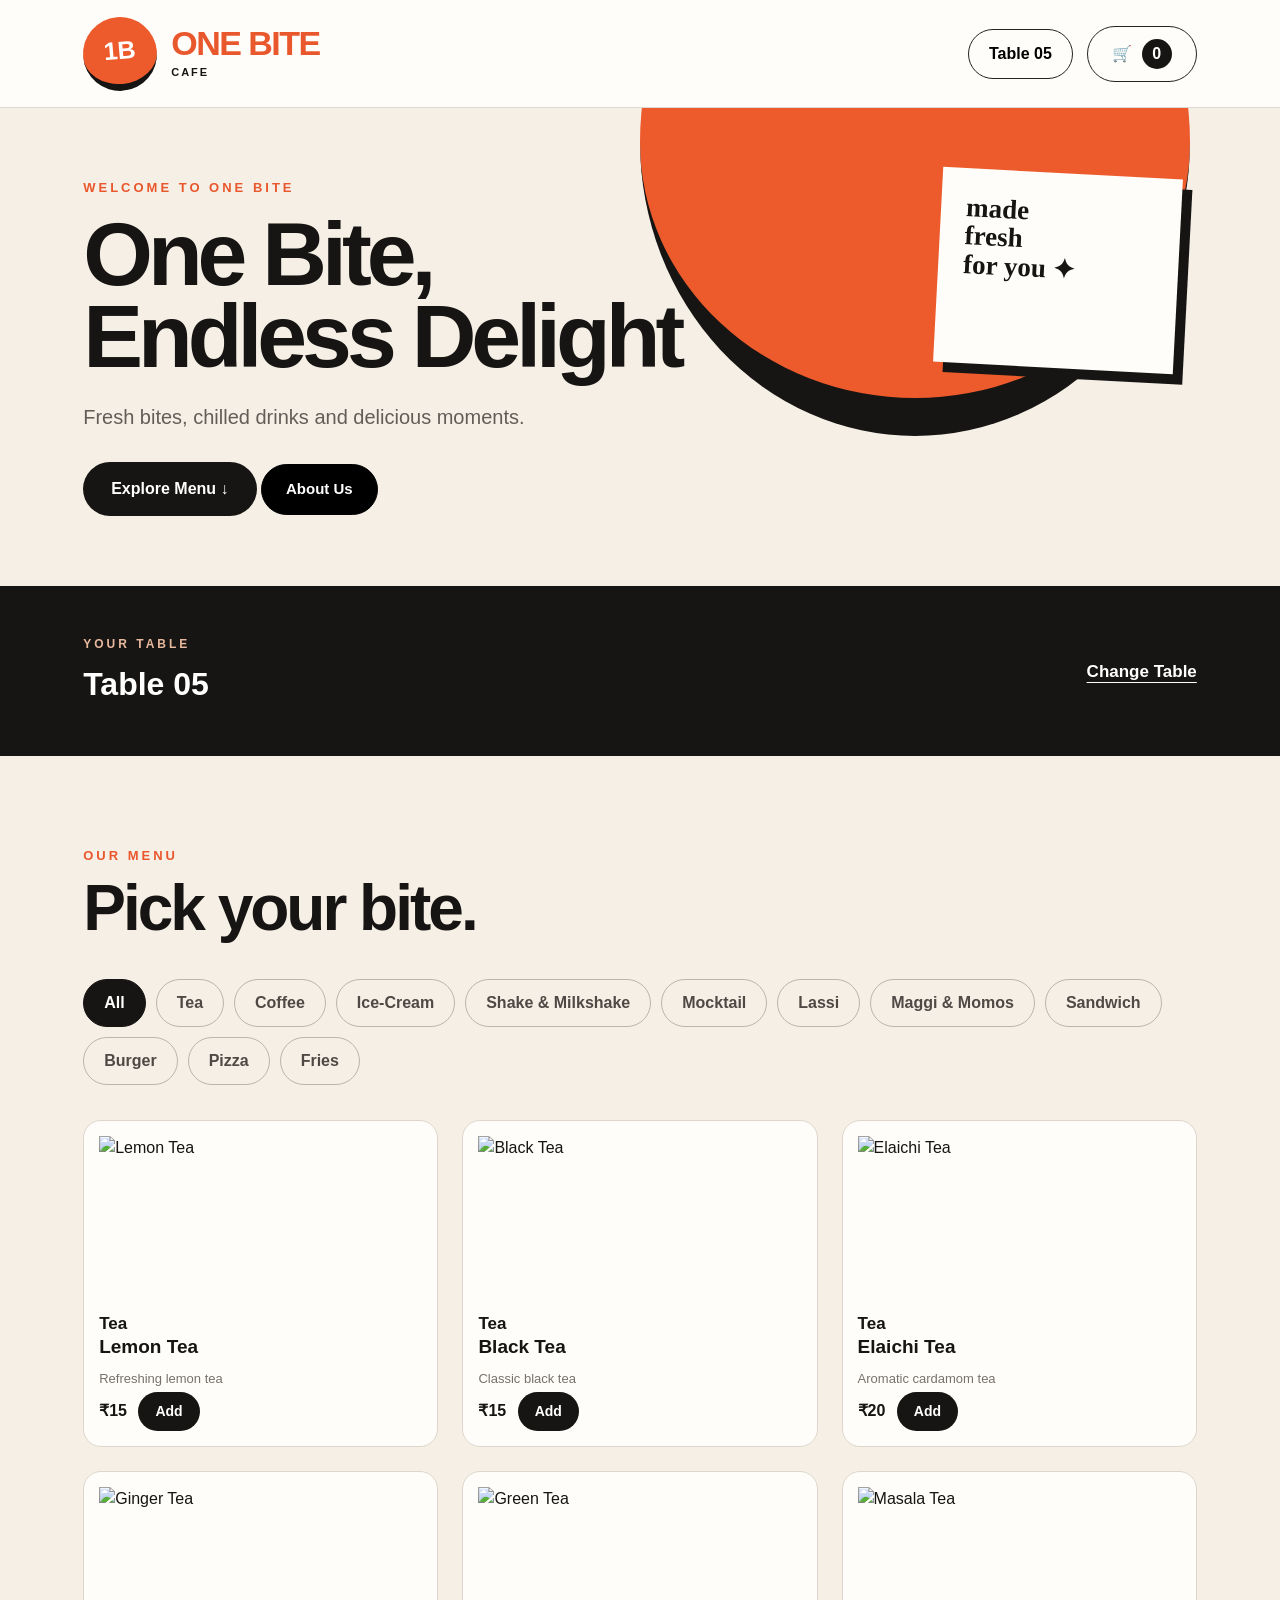
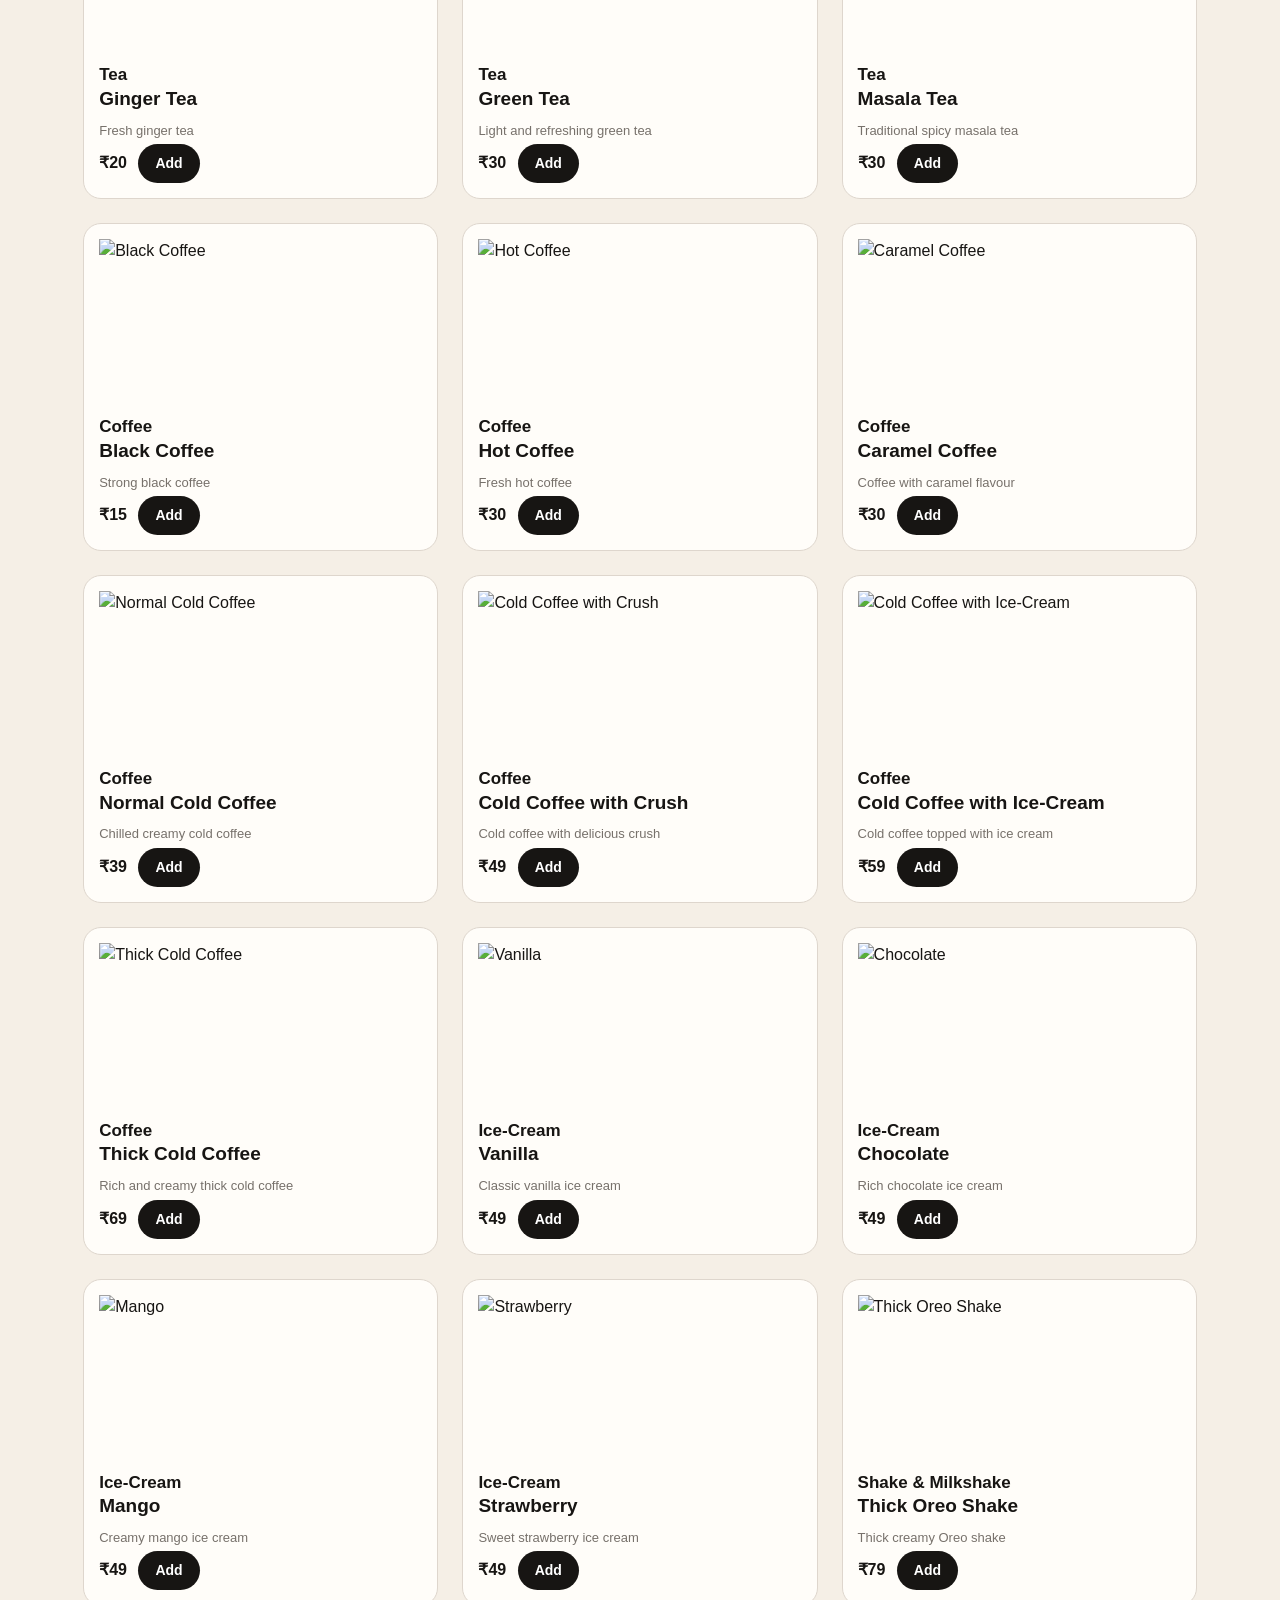
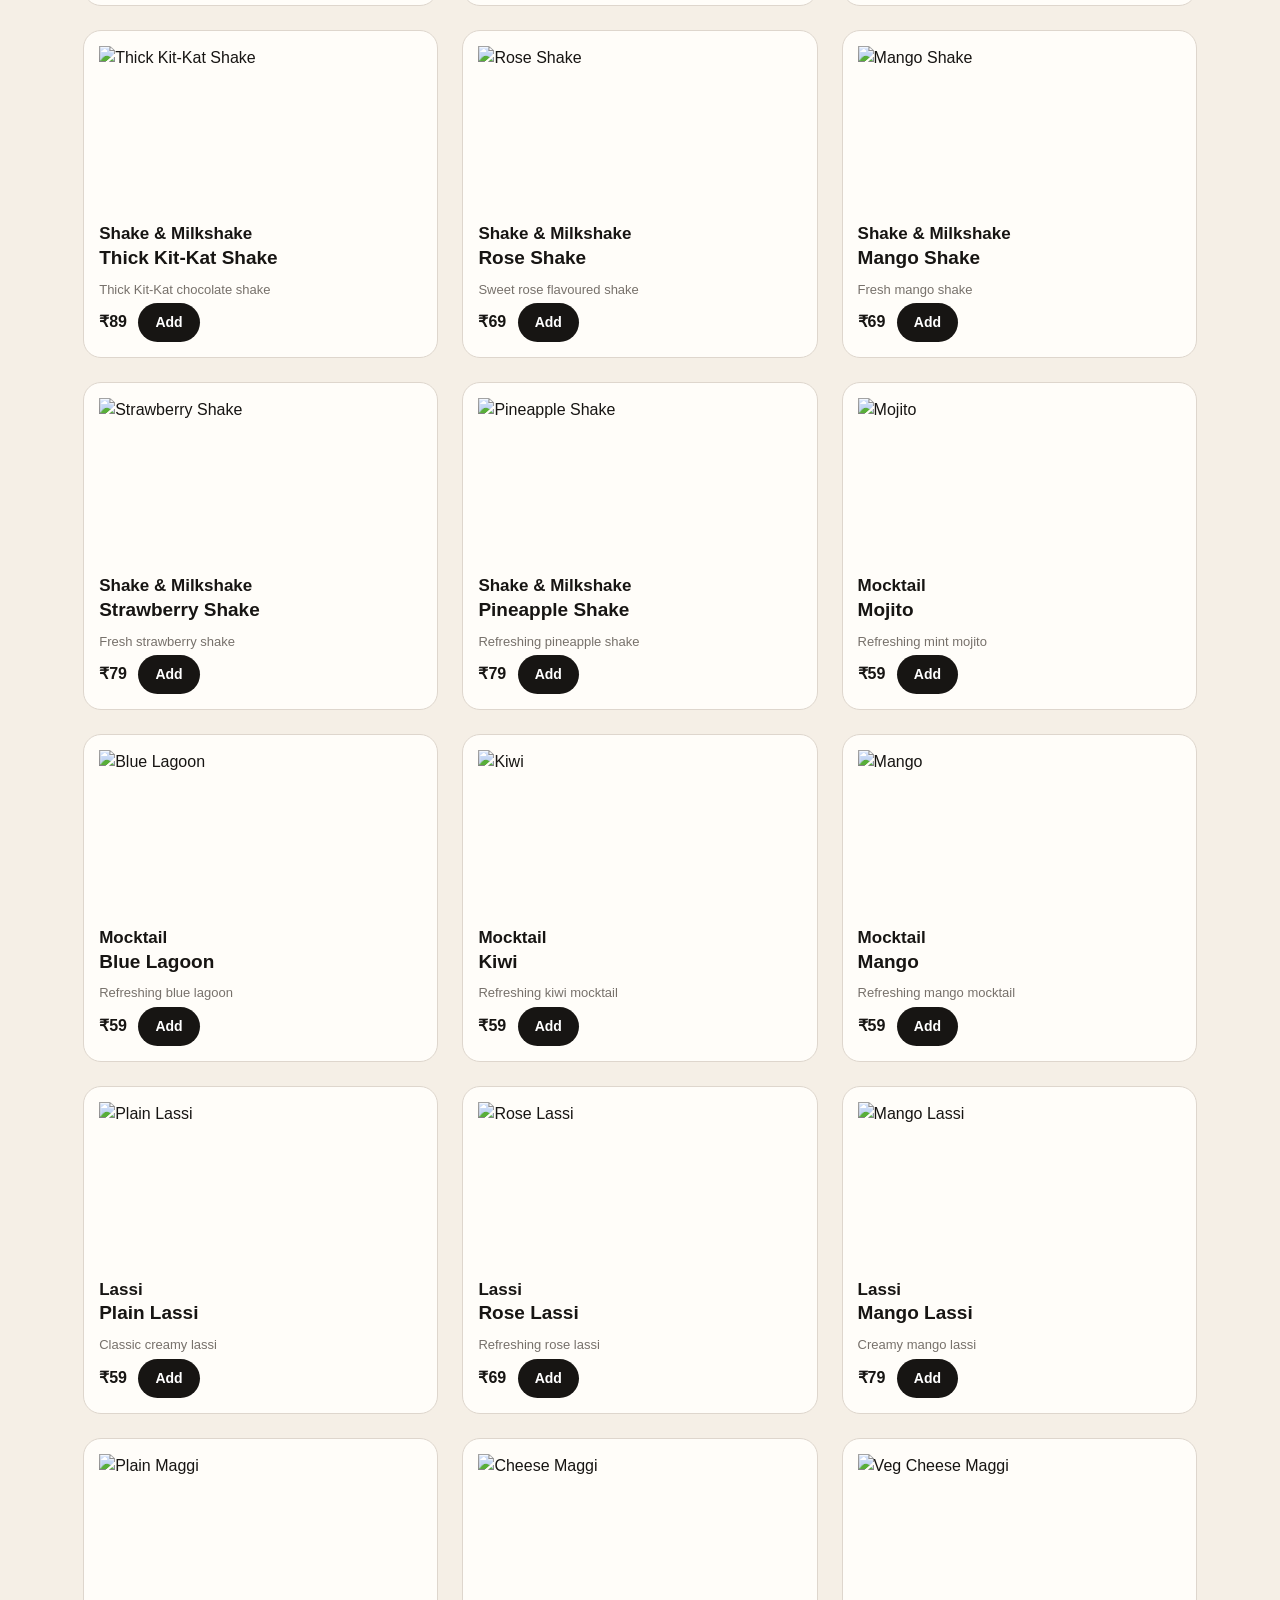
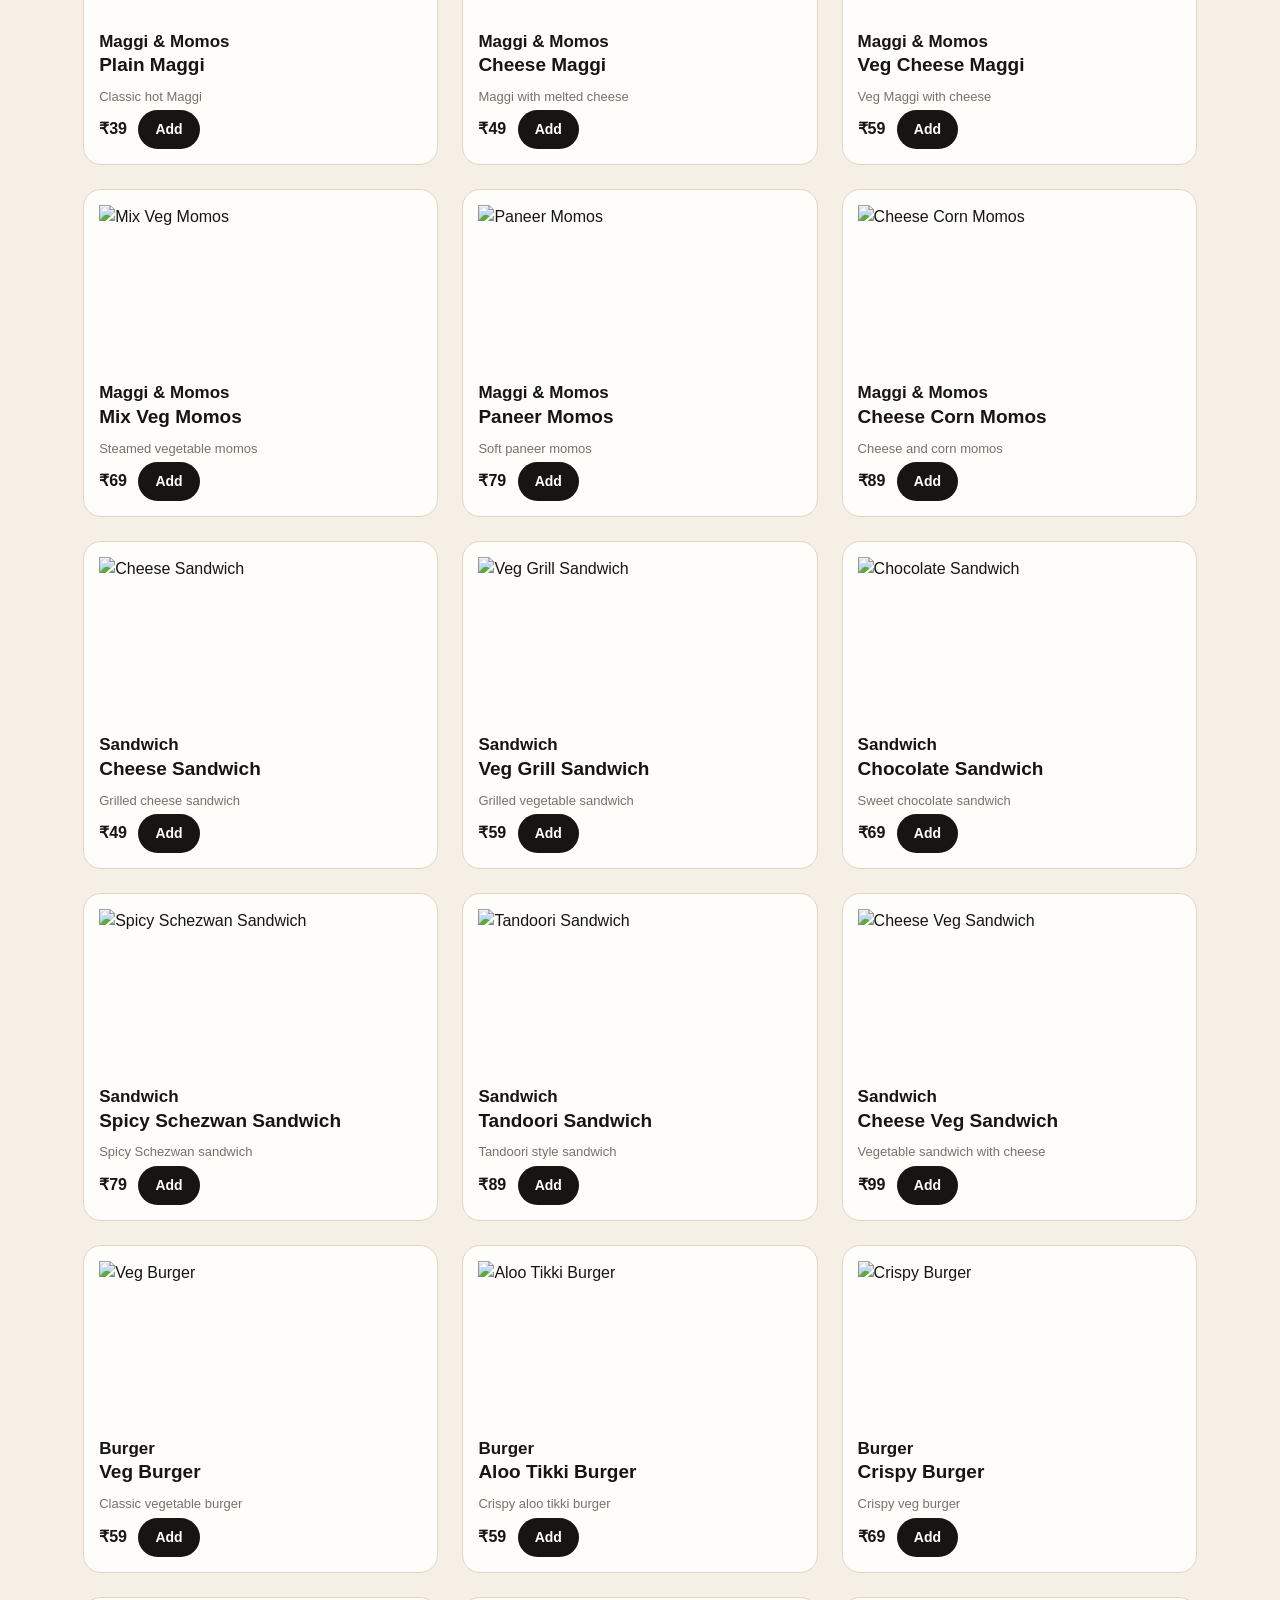
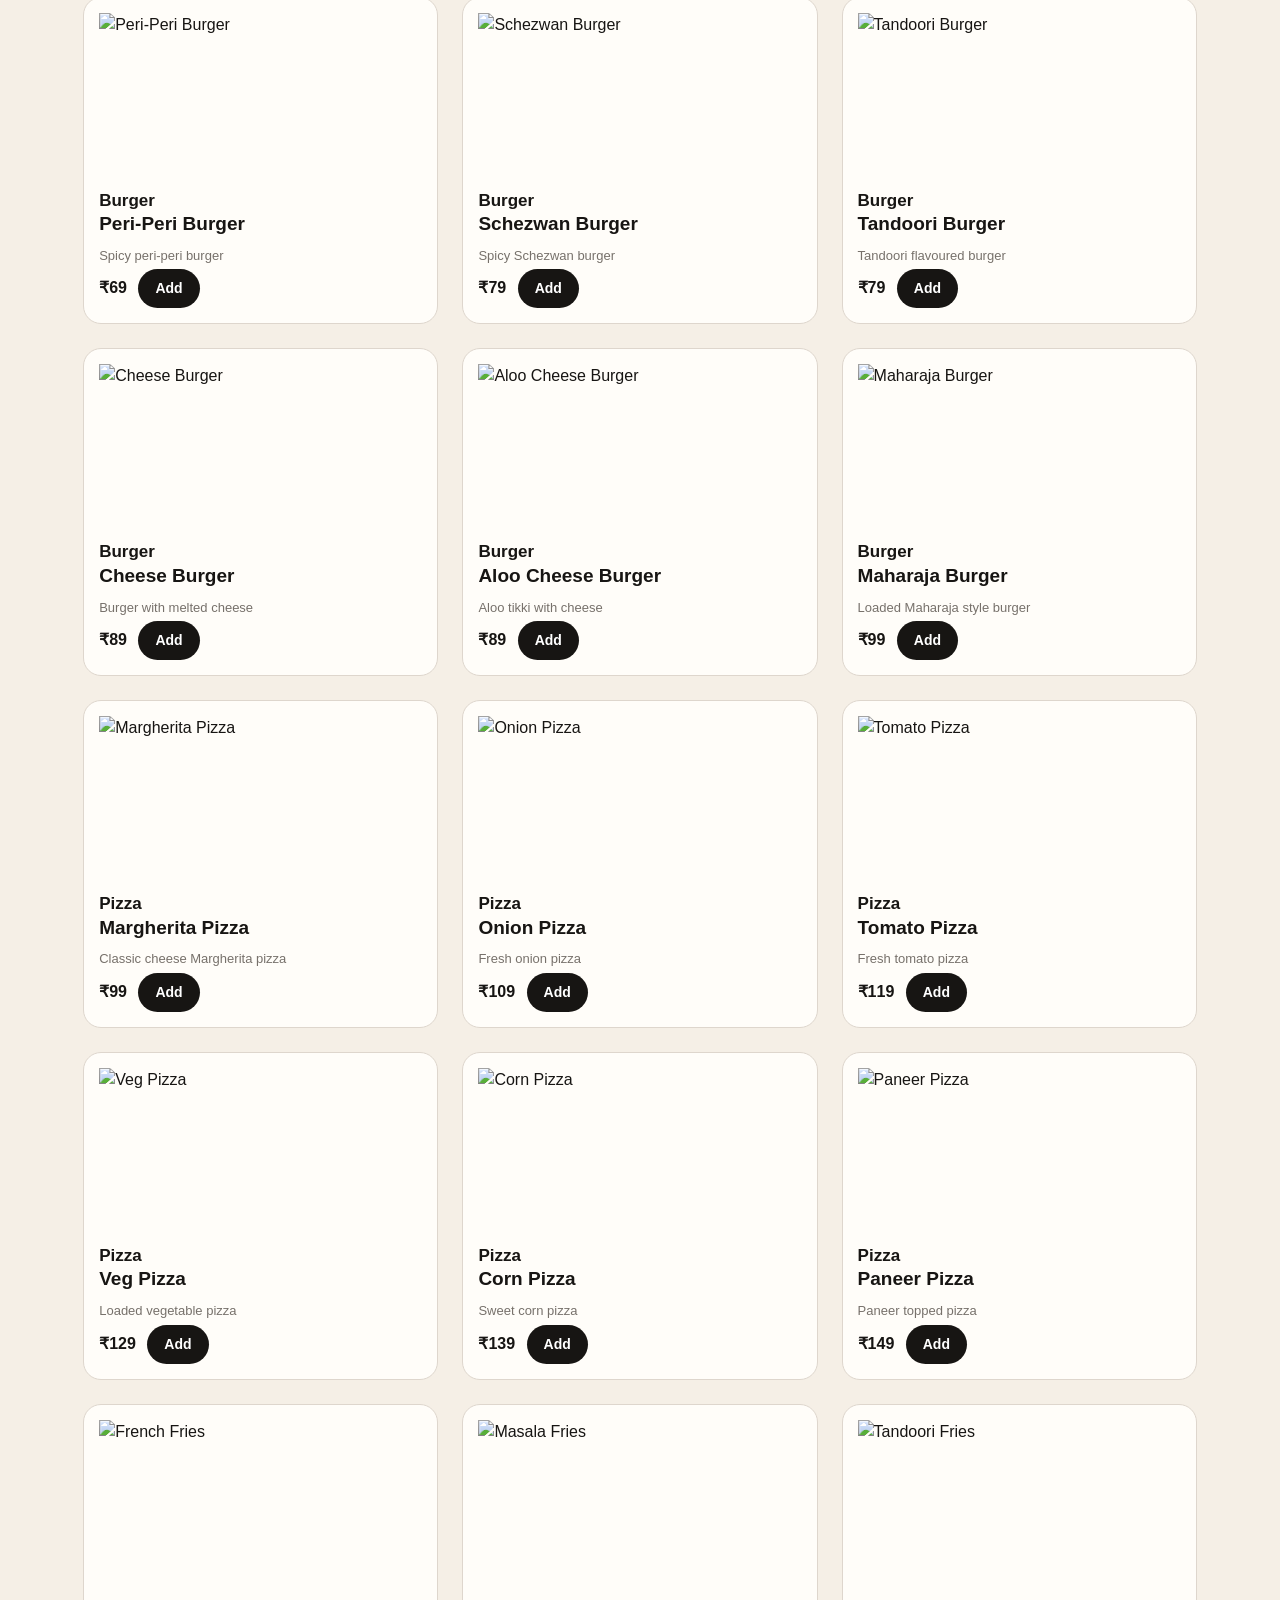
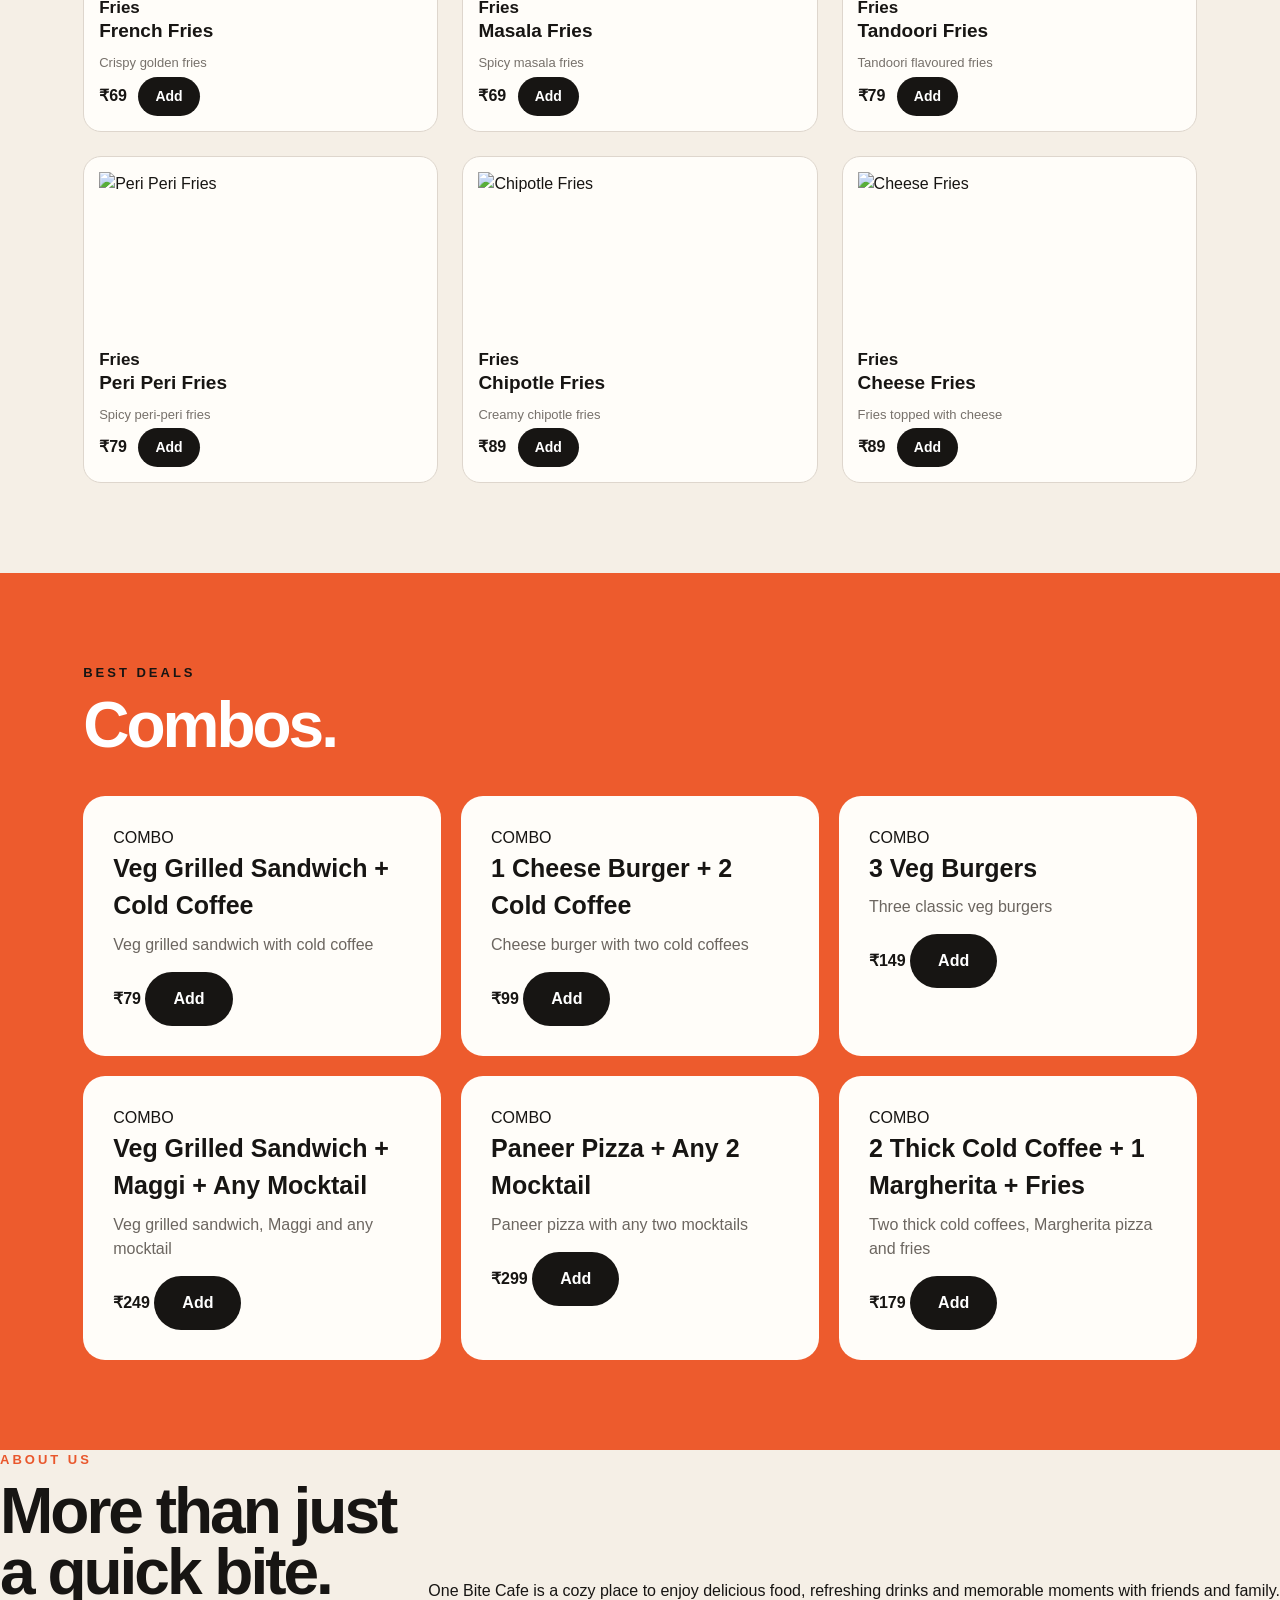
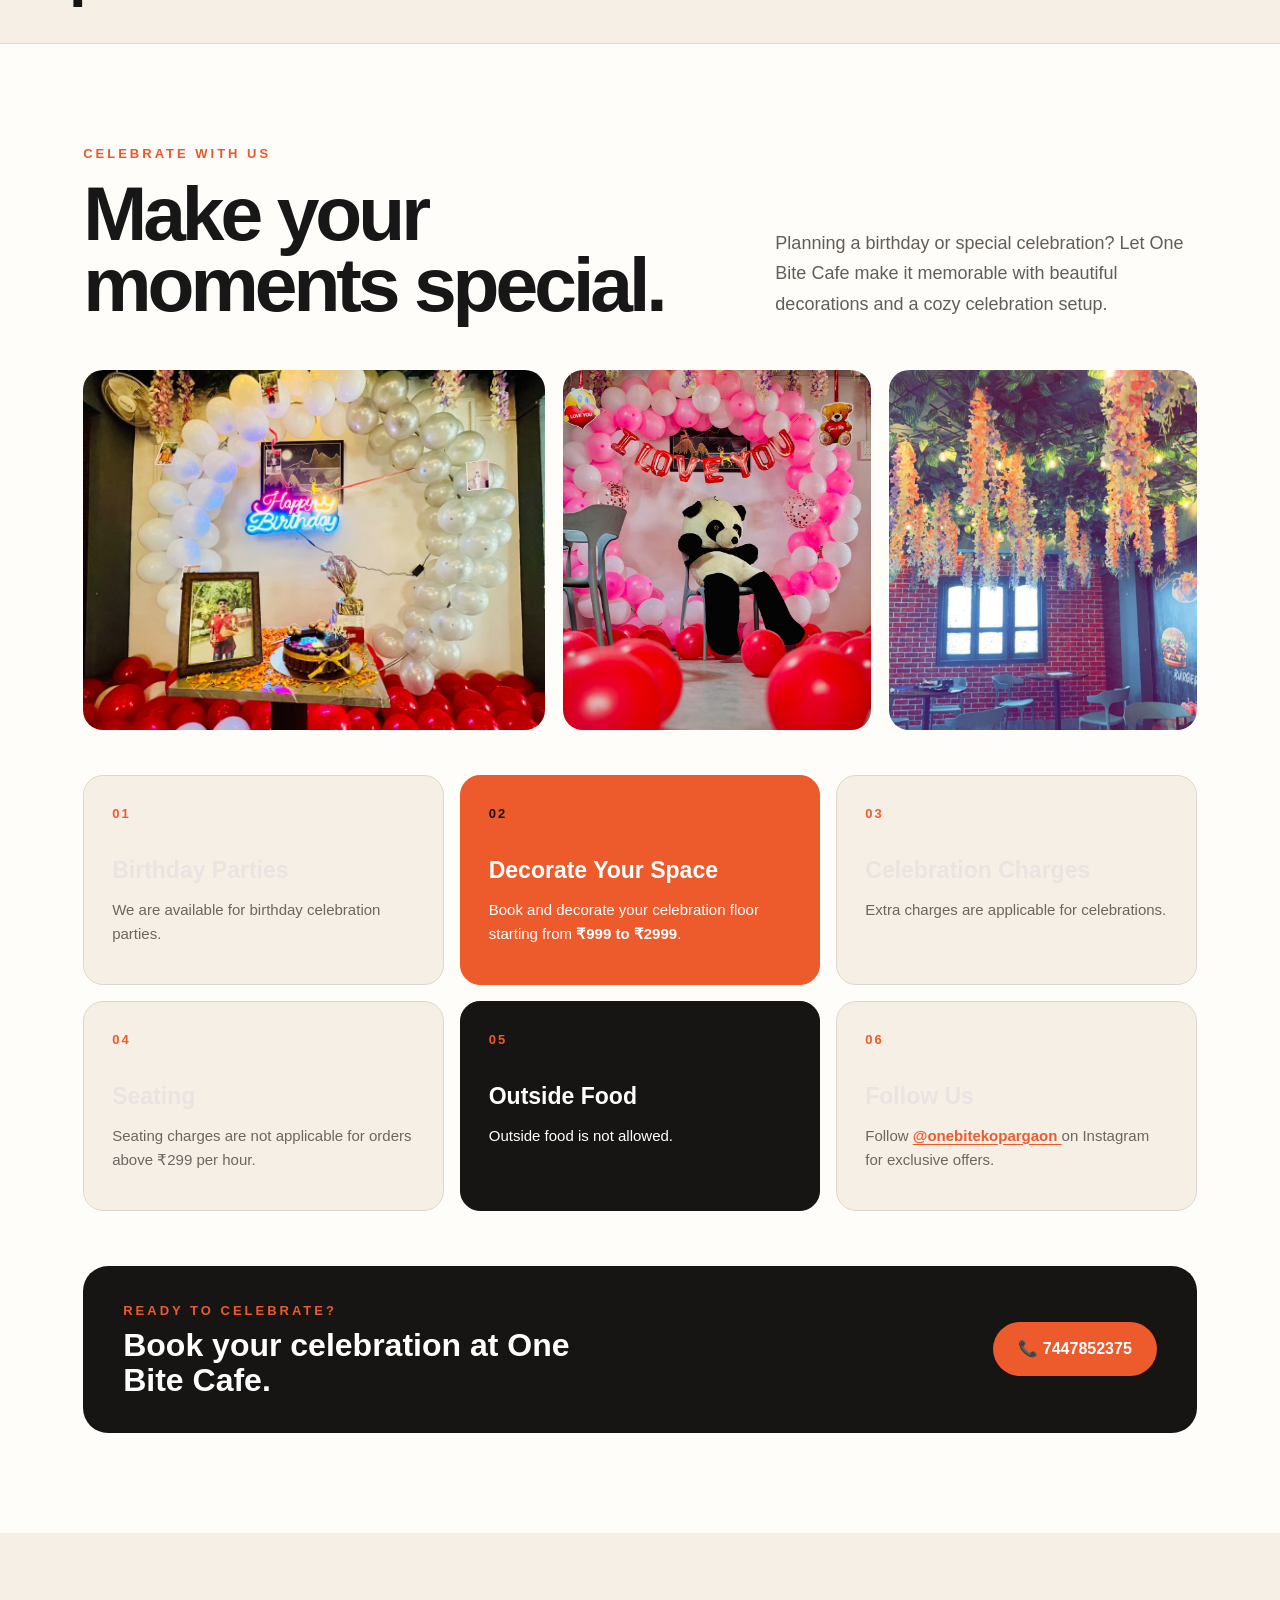
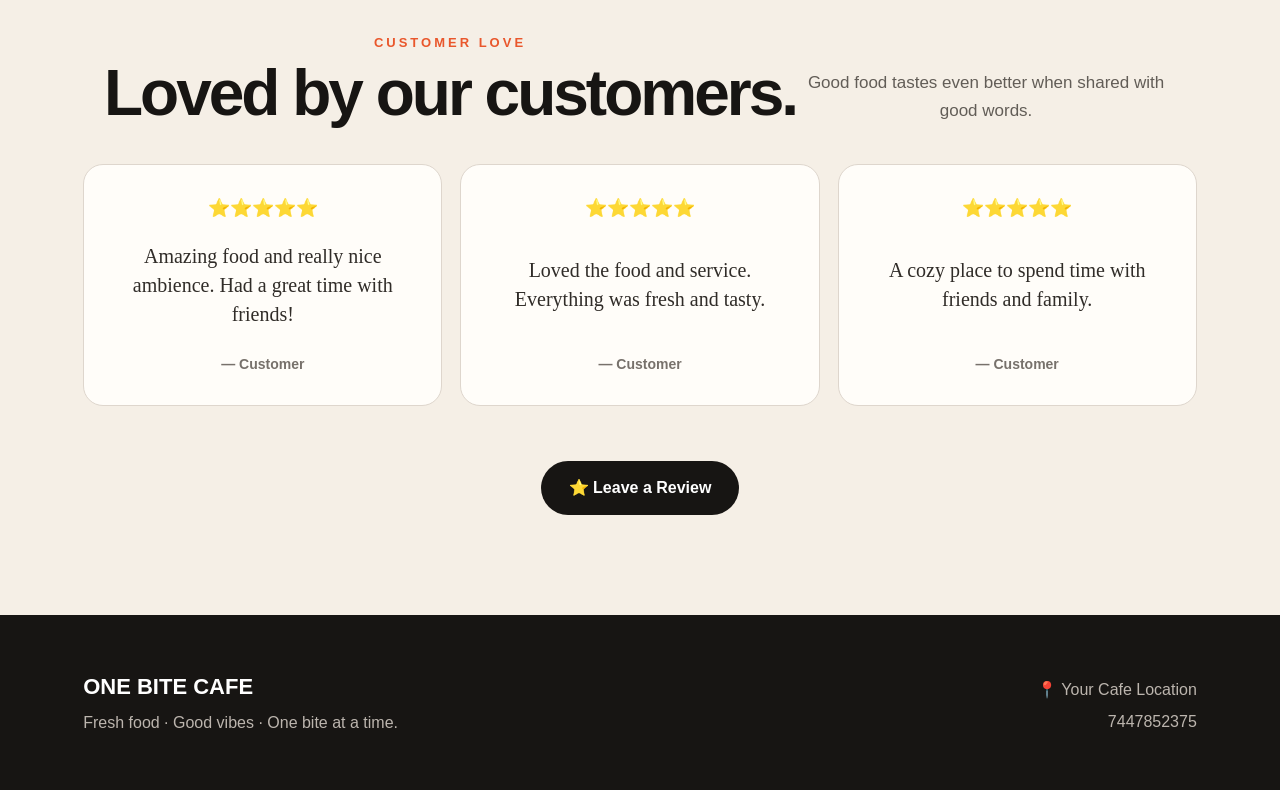
==== commit c4ba13c7: "Fix mobile celebration section" ====
--- a/index.html
+++ b/index.html
@@ -263,10 +263,7 @@
         <div>
             <p class="eyebrow">CELEBRATE WITH US</p>
 
-            <h2>
-                Make your<br>
-                moments special.
-            </h2>
+            <h2 class="celebration-title">Make your moments special.</h2>
         </div>
 
         <p class="celebration-intro">
--- a/style.css
+++ b/style.css
@@ -1348,7 +1348,7 @@
 
 .celebration-section {
     background: #171513;
-    color: white;
+    color: rgb(235, 226, 226);
     padding: 100px 6.5%;
 }
 
@@ -1395,7 +1395,7 @@
     gap: 15px;
 }
 
-.celebration-item > span {
+.-item > span {
     width: 42px;
     height: 42px;
 
@@ -2167,4 +2167,259 @@
 #staffLoginForm button:hover {
     opacity: 0.9;
 }
-
+/* =========================================
+   MOBILE FIXES — ONE BITE CAFE
+   ========================================= */
+
+@media (max-width: 600px) {
+
+    /* ---------- ABOUT SECTION ---------- */
+
+    .about {
+        display: block;
+        padding: 55px 24px;
+        overflow: hidden;
+    }
+
+    .about h2 {
+        font-size: clamp(52px, 15vw, 82px);
+        line-height: 0.9;
+        margin: 0 0 35px;
+        max-width: 100%;
+        word-break: normal;
+        overflow-wrap: normal;
+    }
+
+    .about p {
+        font-size: 20px;
+        line-height: 1.55;
+        margin: 0;
+        max-width: 100%;
+    }
+
+
+    /* ---------- CELEBRATION SECTION ---------- */
+
+    .celebration-section {
+        overflow: hidden;
+        padding-left: 24px;
+        padding-right: 24px;
+    }
+
+    .celebration-heading h2 {
+        font-size: 42px;
+        line-height: 1;
+        margin-bottom: 25px;
+    }
+
+    .celebration-section p {
+        color: #242424;
+    }
+
+    .celebration-section h3,
+    .celebration-section h4,
+    .celebration-section span {
+        color: #242424;
+    }
+
+
+    /* ---------- HERO ART ---------- */
+
+    .hero-art {
+        height: 330px;
+        width: 100%;
+        position: relative;
+        overflow: hidden;
+    }
+
+    .hero-art .circle {
+        right: -100px;
+        bottom: -120px;
+    }
+
+    .floating-card {
+        right: 25px;
+        bottom: 35px;
+        width: 180px;
+        max-width: 45%;
+        padding: 20px;
+        transform: rotate(-3deg);
+        z-index: 5;
+        box-sizing: border-box;
+    }
+
+    .floating-card p {
+        font-size: 20px;
+        line-height: 1;
+    }
+
+}
+.celebration-title {
+    color: #171717 !important;
+    -webkit-text-fill-color: #171717 !important;
+    background: none !important;
+    background-image: none !important;
+    -webkit-background-clip: initial !important;
+    background-clip: initial !important;
+    text-shadow: none !important;
+    opacity: 1 !important;
+    visibility: visible !important;
+    display: block !important;
+}
+
+@media (max-width: 600px) {
+    .celebration-title {
+        color: #171717 !important;
+        -webkit-text-fill-color: #171717 !important;
+        background: none !important;
+        background-image: none !important;
+        -webkit-background-clip: initial !important;
+        background-clip: initial !important;
+        text-shadow: none !important;
+        font-size: 52px !important;
+        line-height: 0.95 !important;
+        margin: 15px 0 30px !important;
+    }
+}
+/* FIX: Celebrate With Us heading */
+.celebration-section .celebration-heading h2 {
+    color: #171717 !important;
+    -webkit-text-fill-color: #171717 !important;
+    opacity: 1 !important;
+    visibility: visible !important;
+    display: block !important;
+    background: transparent !important;
+}
+
+@media (max-width: 600px) {
+    .celebration-section .celebration-heading h2 {
+        color: #171717 !important;
+        -webkit-text-fill-color: #171717 !important;
+        font-size: 48px !important;
+        line-height: 0.95 !important;
+        letter-spacing: -2px !important;
+        opacity: 1 !important;
+        visibility: visible !important;
+    }
+}
+.celebration-heading h2,
+.celebration-heading h2 span,
+.celebration-heading h2 strong {
+    color: #171717 !important;
+    -webkit-text-fill-color: #171717 !important;
+    text-shadow: none !important;
+    opacity: 1 !important;
+    visibility: visible !important;
+}
+/* =========================================================
+   MOBILE VISUAL POLISH
+   Outside Food + Ready to Celebrate
+   ========================================================= */
+
+@media (max-width: 600px) {
+
+    /* ---------- OUTSIDE FOOD CARD ---------- */
+
+    .outside-food,
+    .outside-food h3,
+    .outside-food h4,
+    .outside-food .card-title,
+    .outside-food .title {
+        color: #ffffff !important;
+        -webkit-text-fill-color: #ffffff !important;
+        opacity: 1 !important;
+        visibility: visible !important;
+    }
+
+    .outside-food p,
+    .outside-food .card-text {
+        color: #ffffff !important;
+        -webkit-text-fill-color: #ffffff !important;
+        opacity: 1 !important;
+    }
+
+
+    /* ---------- READY TO CELEBRATE ---------- */
+
+    .celebration-cta,
+    .celebration-cta h2,
+    .celebration-cta h3,
+    .celebration-cta .title,
+    .celebration-cta .cta-title {
+        color: #ffffff !important;
+        -webkit-text-fill-color: #ffffff !important;
+        opacity: 1 !important;
+        visibility: visible !important;
+    }
+
+    .celebration-cta p,
+    .celebration-cta .cta-text {
+        color: #ffffff !important;
+        -webkit-text-fill-color: #ffffff !important;
+        opacity: 1 !important;
+    }
+
+
+    /* Orange small heading */
+    .celebration-cta .eyebrow {
+        color: #f15a29 !important;
+        -webkit-text-fill-color: #f15a29 !important;
+        opacity: 1 !important;
+    }
+
+
+    /* Phone button */
+    .celebration-cta a,
+    .celebration-cta button {
+        opacity: 1 !important;
+        visibility: visible !important;
+    }
+
+}
+/* =========================================================
+   MOBILE CELEBRATION CARD TEXT FIX
+   ========================================================= */
+
+@media (max-width: 600px) {
+
+    /* ---------- OUTSIDE FOOD ---------- */
+
+    .celebration-card.warning h3 {
+        color: #ffffff !important;
+        -webkit-text-fill-color: #ffffff !important;
+        opacity: 1 !important;
+        visibility: visible !important;
+    }
+
+    .celebration-card.warning p {
+        color: #ffffff !important;
+        -webkit-text-fill-color: #ffffff !important;
+        opacity: 1 !important;
+        visibility: visible !important;
+    }
+
+
+    /* ---------- READY TO CELEBRATE ---------- */
+
+    .celebration-booking h3 {
+        color: #ffffff !important;
+        -webkit-text-fill-color: #ffffff !important;
+        opacity: 1 !important;
+        visibility: visible !important;
+    }
+
+    .celebration-booking .eyebrow {
+        color: #f15a29 !important;
+        -webkit-text-fill-color: #f15a29 !important;
+        opacity: 1 !important;
+        visibility: visible !important;
+    }
+
+    .celebration-booking .celebration-call {
+        color: #ffffff !important;
+        -webkit-text-fill-color: #ffffff !important;
+        opacity: 1 !important;
+        visibility: visible !important;
+    }
+
+}
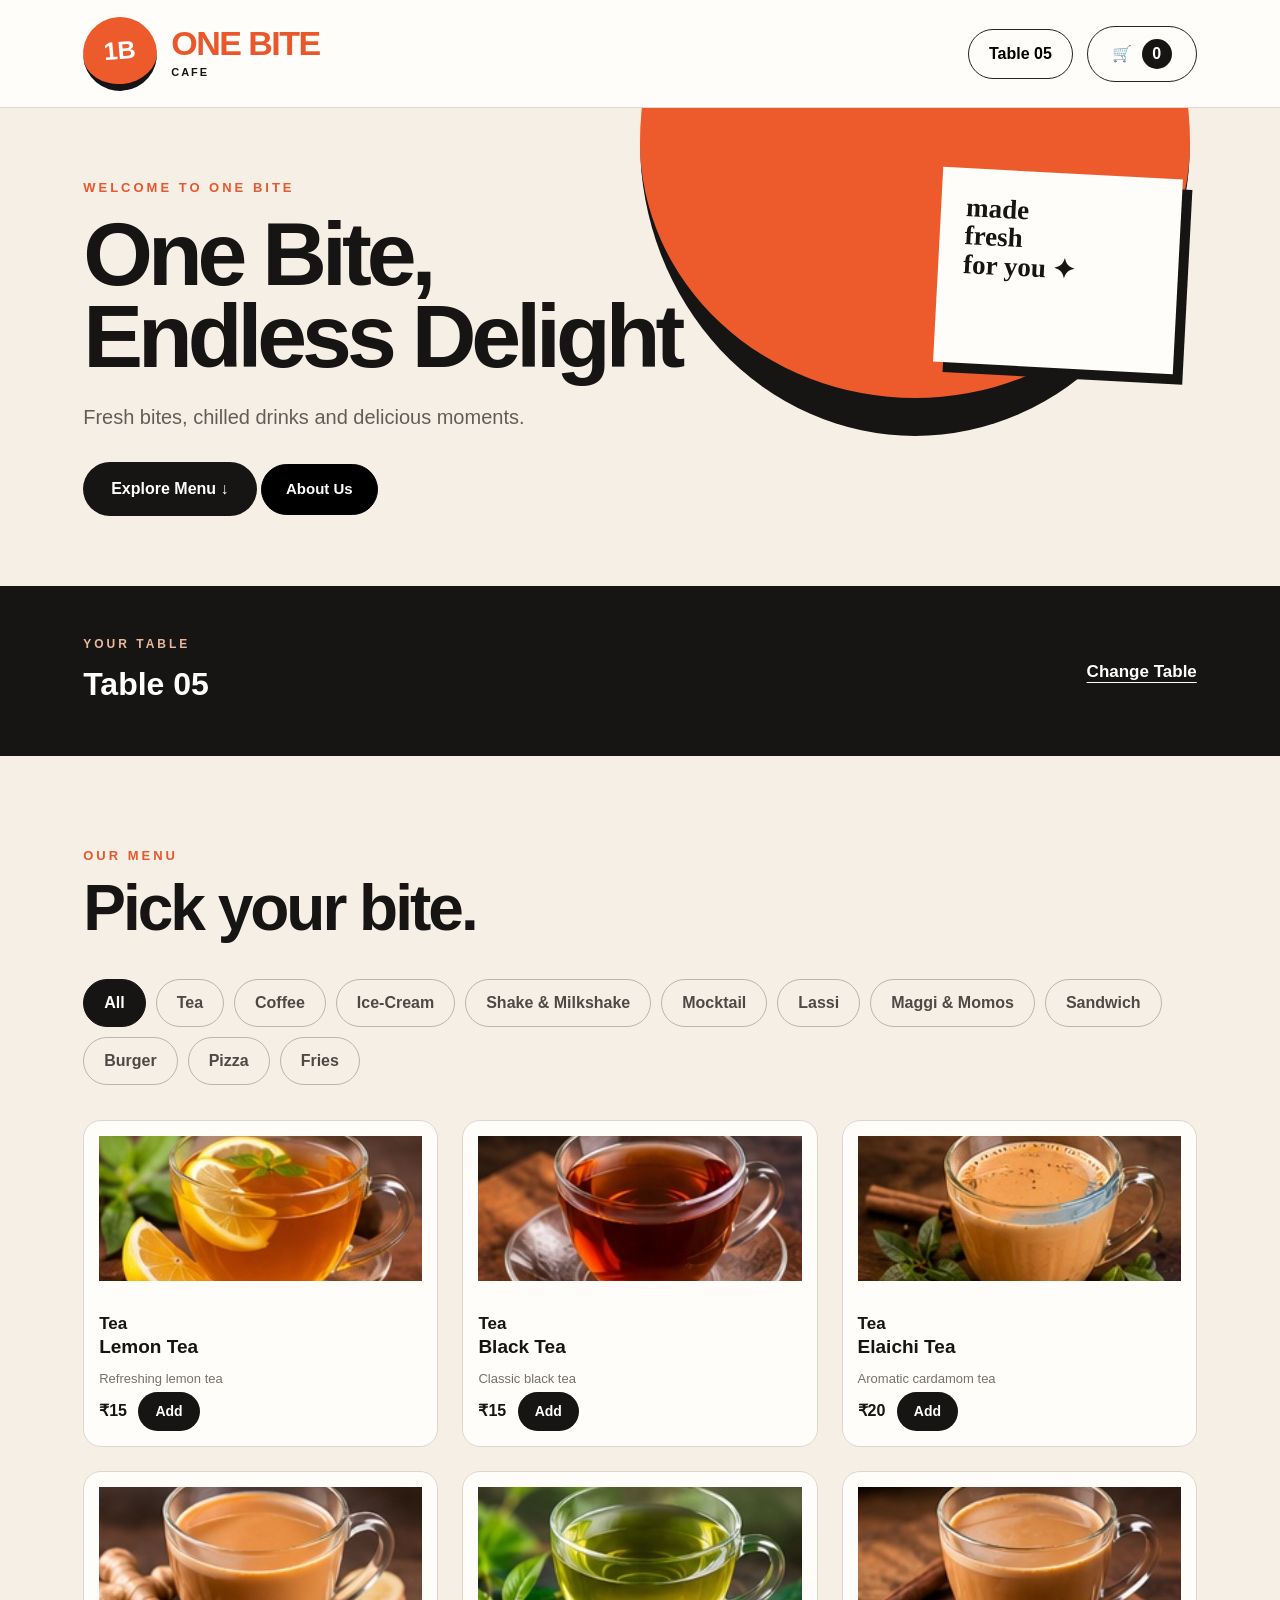
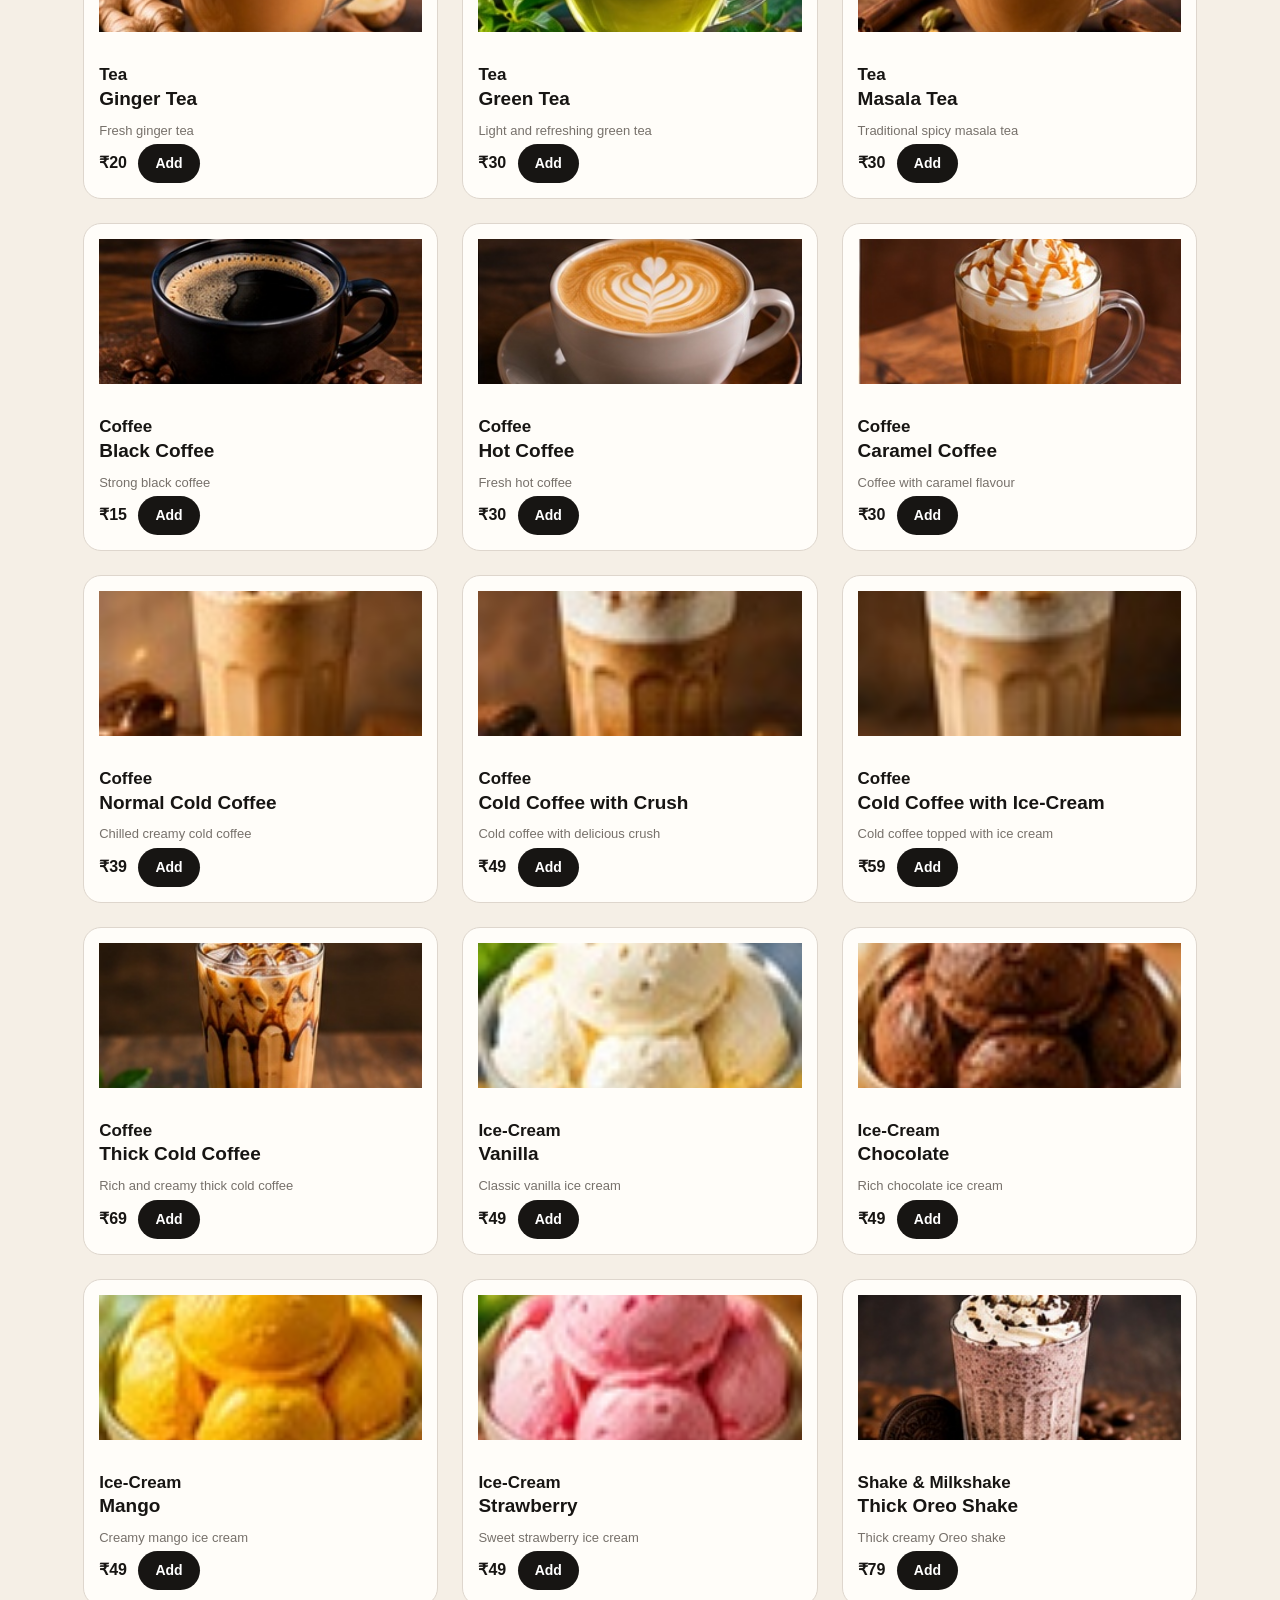
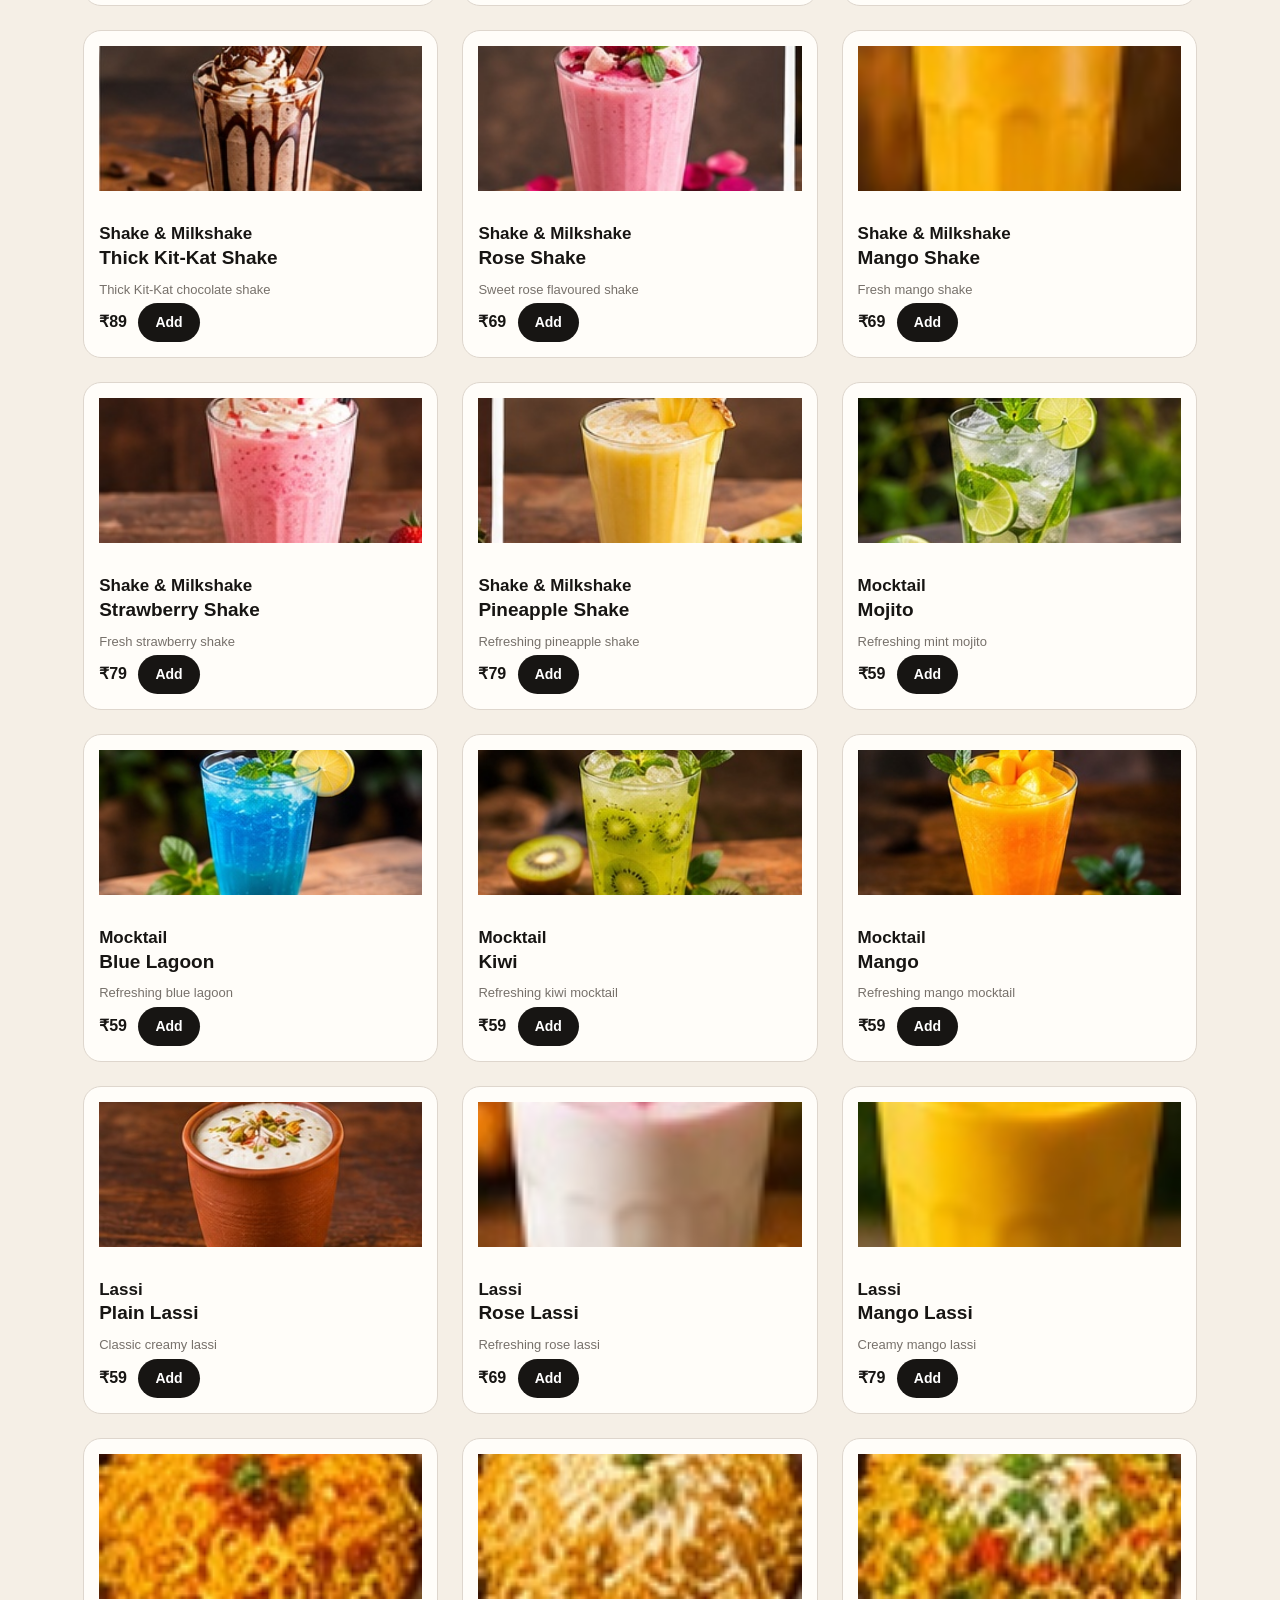
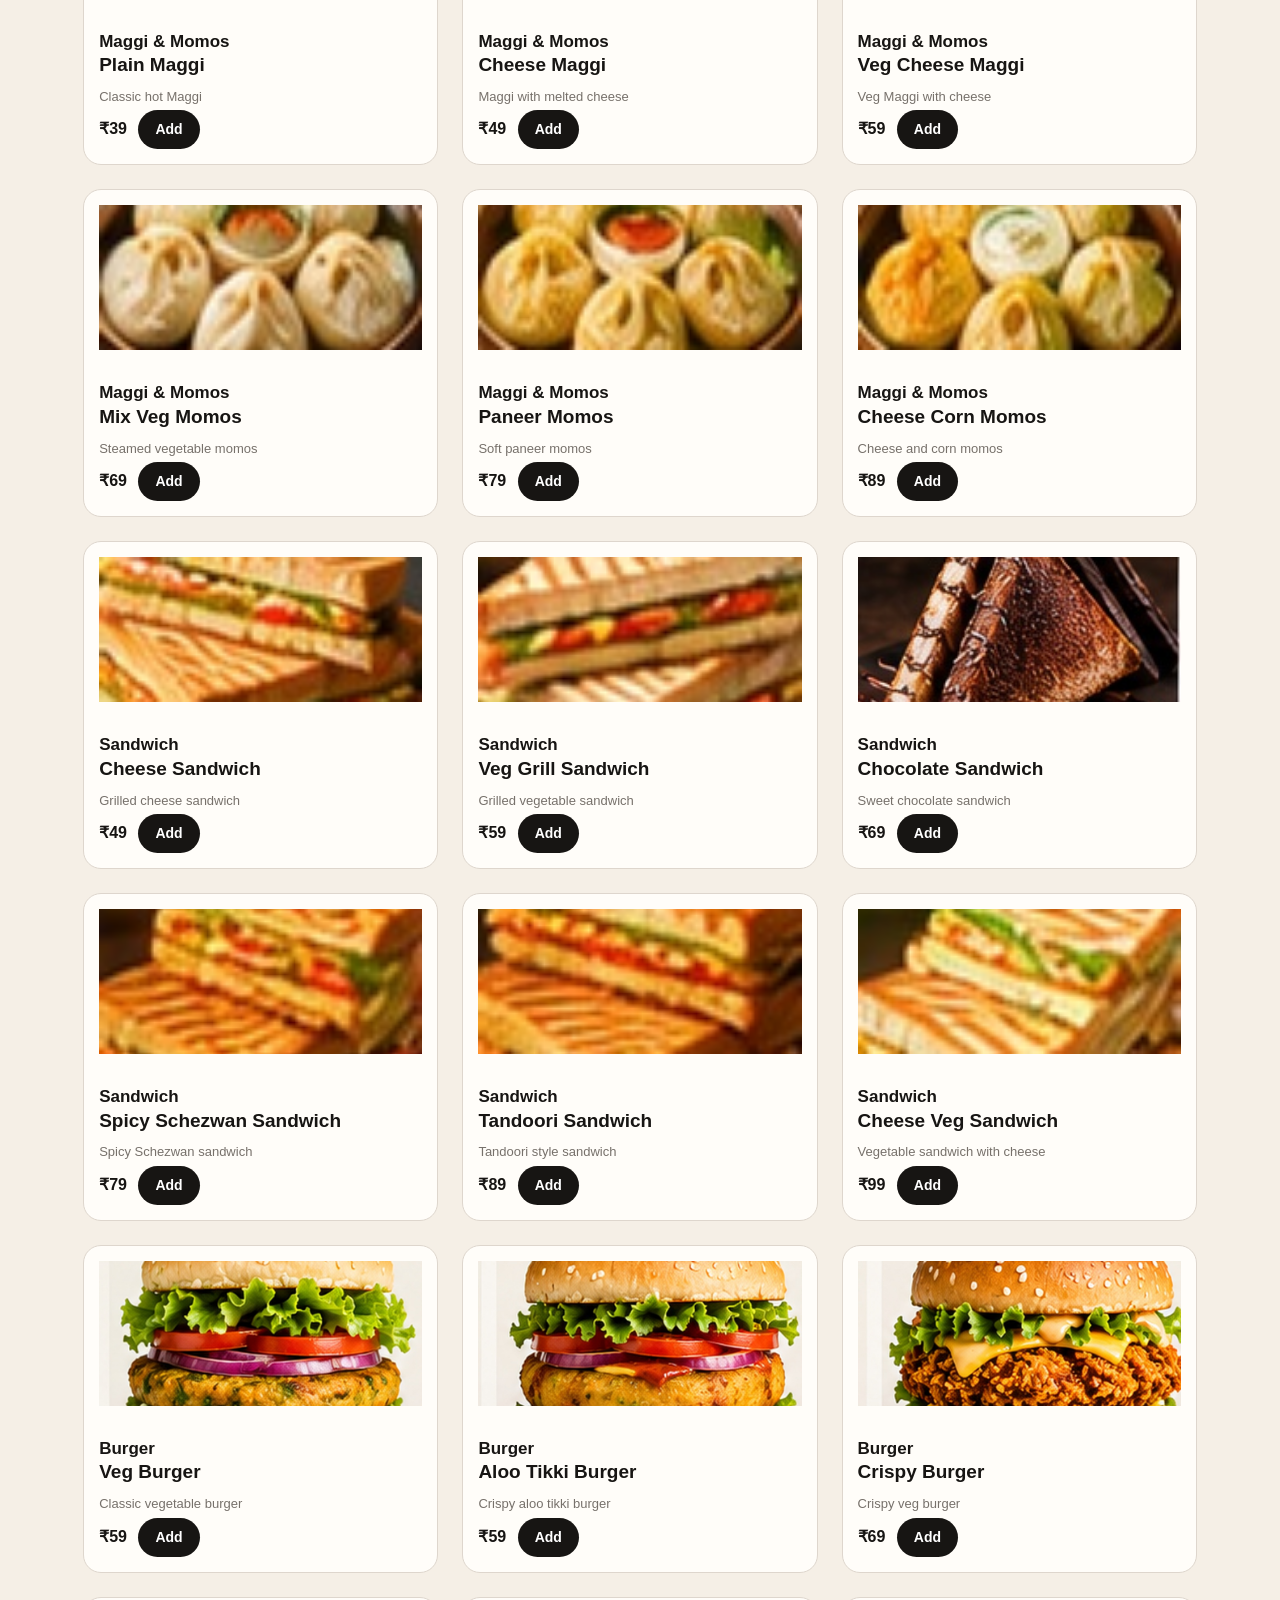
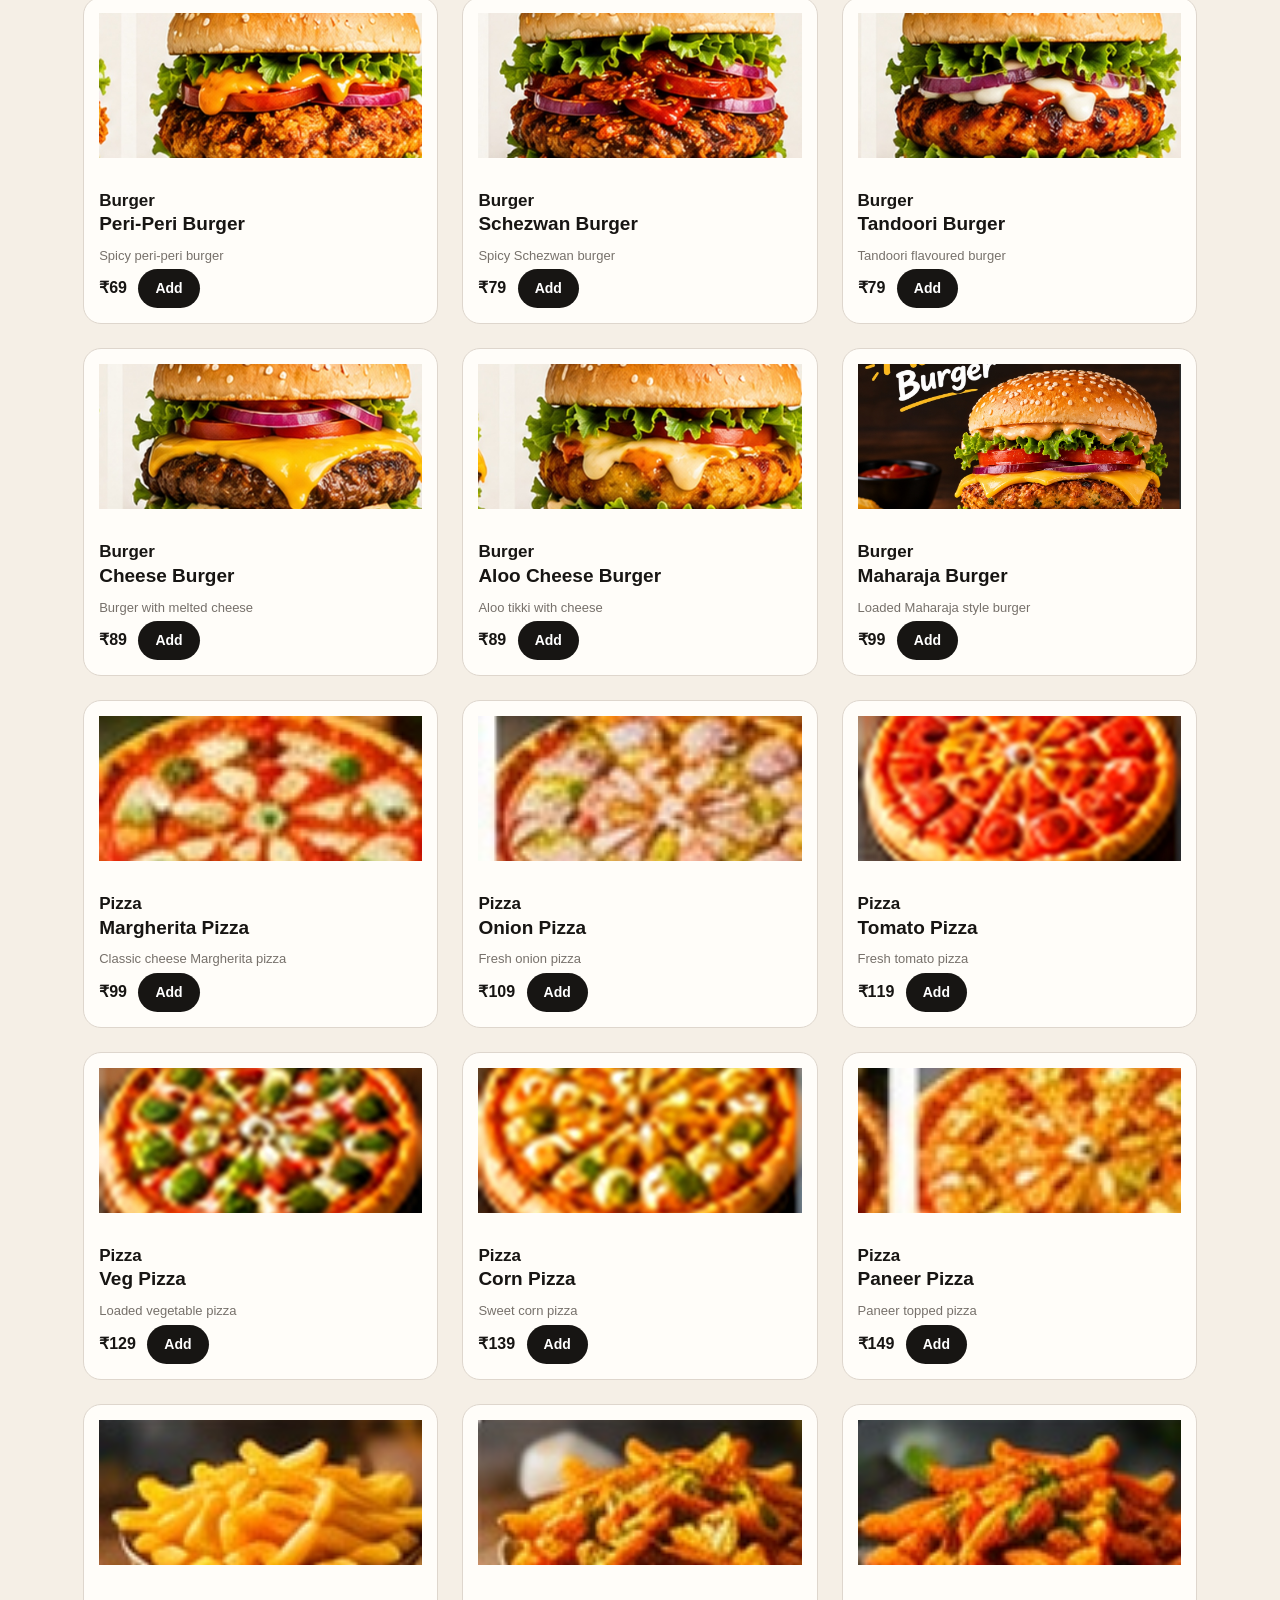
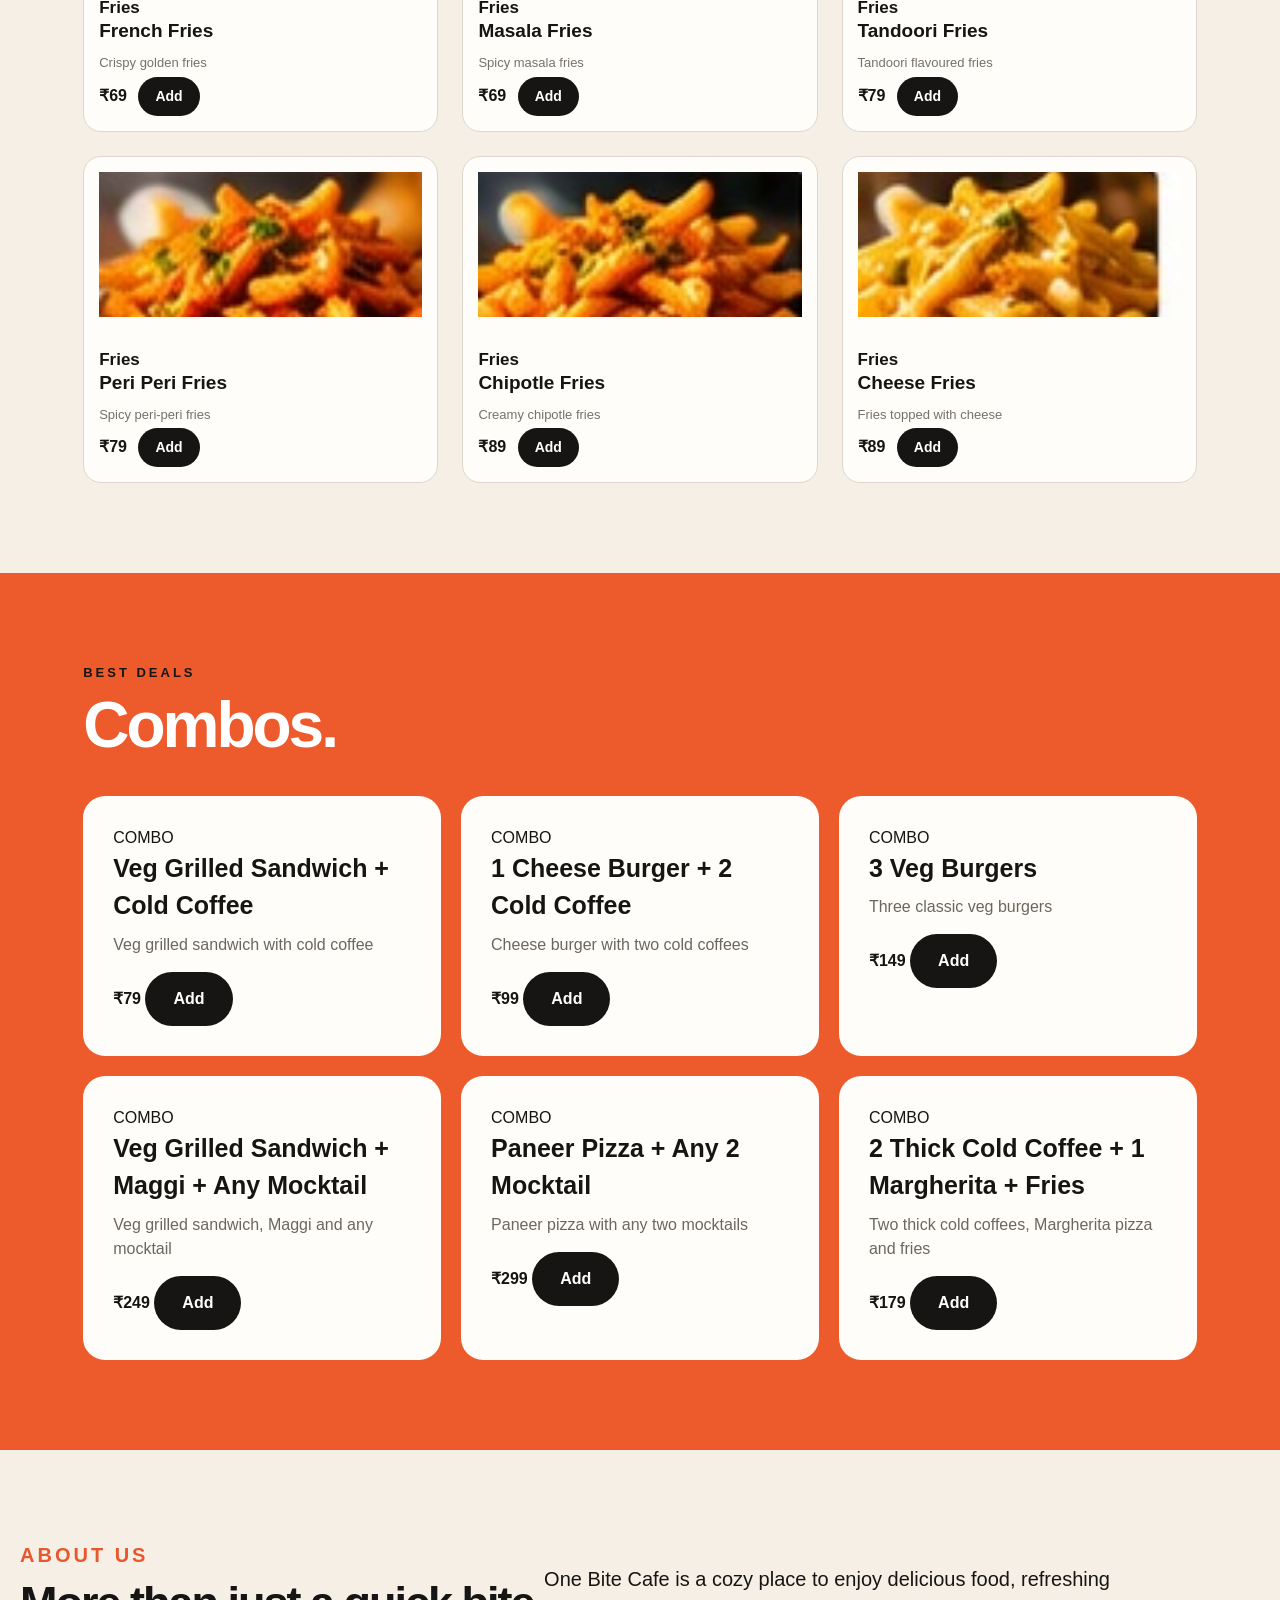
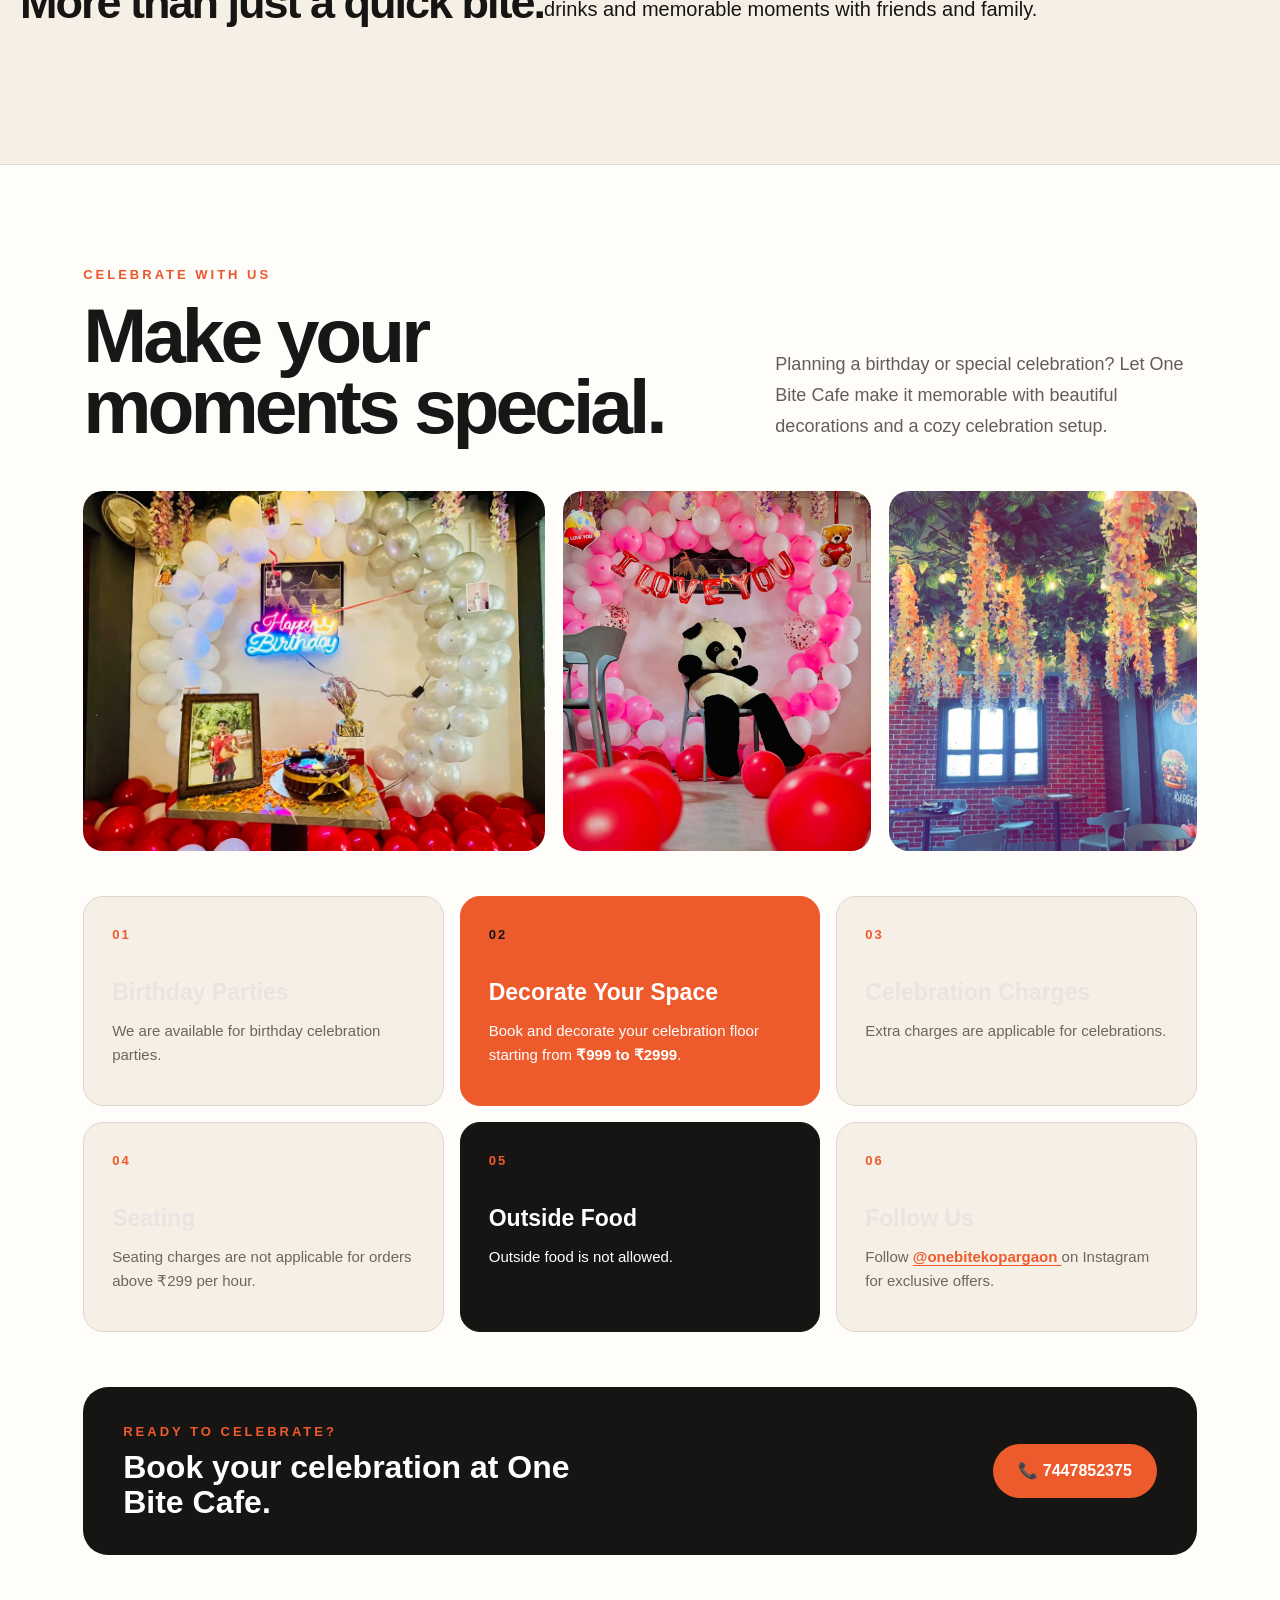
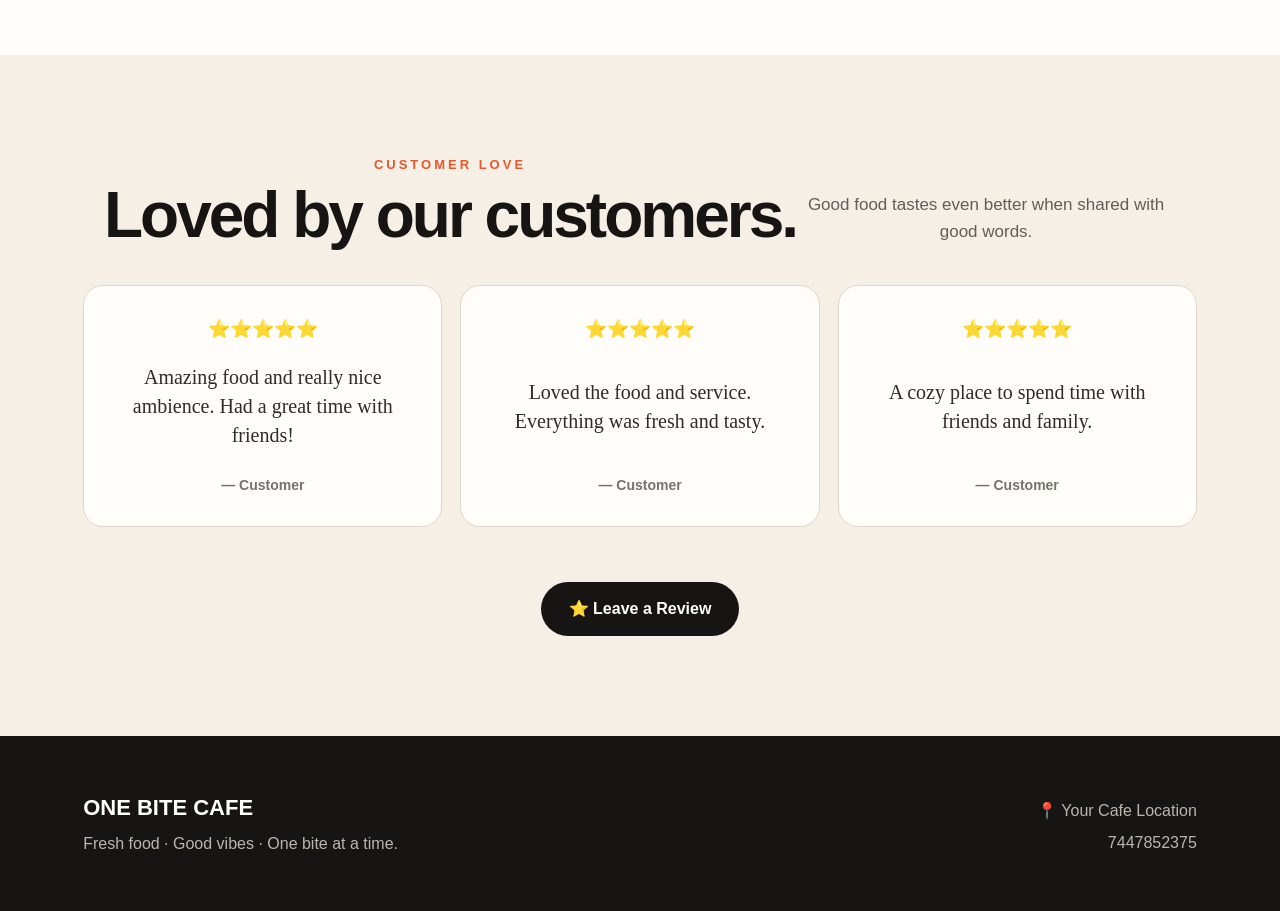
==== commit 4431f509: "Add all menu item images" ====
--- a/index.html
+++ b/index.html
@@ -231,24 +231,19 @@
 
     <div class="section-heading">
 
-        <div>
-            <p class="eyebrow">
-                ABOUT US
-            </p>
-
-            <h2>
-                More than just<br>
-                a quick bite.
-            </h2>
-        </div>
-
-        <p class="about-intro">
-            One Bite Cafe is a cozy place to enjoy
-            delicious food, refreshing drinks and
-            memorable moments with friends and family.
-        </p>
-
-    </div>
+        <div class="section-heading">
+    <div>
+        <p class="eyebrow">ABOUT US</p>
+
+          <h2>More than just a quick bite.</h2>
+    </div>
+
+    <p class="about-intro">
+        One Bite Cafe is a cozy place to enjoy
+        delicious food, refreshing drinks and
+        memorable moments with friends and family.
+    </p>
+</div>
 
 </section>
 
--- a/style.css
+++ b/style.css
@@ -743,44 +743,7 @@
     margin-bottom: 20px;
 }
 
-.cart-items {
-    display: flex;
-    flex-direction: column;
-
-    gap: 12px;
-
-    margin-bottom: 20px;
-}
-
-.cart-item {
-    display: flex;
-    align-items: center;
-    justify-content: space-between;
-
-    gap: 15px;
-
-    padding: 15px;
-
-    background: #f5efe6;
-
-    border-radius: 14px;
-}
-
-.cart-item h3 {
-    font-size: 16px;
-}
-
-.cart-item button {
-    border: none;
-
-    background: #171513;
-    color: white;
-
-    border-radius: 50%;
-
-    width: 30px;
-    height: 30px;
-}
+
 
 .cart-total-row {
     display: flex;
@@ -1131,7 +1094,7 @@
         padding: 60px 20px;
     }
 
-    .section-heading h2 {
+    .section-heading  h2 {
         font-size: 45px;
 
         letter-spacing: -2px;
@@ -1210,7 +1173,7 @@
         font-size: 13px;
     }
 
-    .section-heading h2 {
+    .section-heading h2  {
         font-size: 39px;
     }
 }
@@ -2422,4 +2385,807 @@
         visibility: visible !important;
     }
 
+}
+/* =========================================
+   ABOUT US — MOBILE FIX
+   ========================================= */
+
+@media (max-width: 600px) {
+
+    .about-section {
+        width: 100%;
+        box-sizing: border-box;
+        padding: 60px 24px 70px !important;
+        overflow: hidden;
+    }
+
+    .about-section .section-heading {
+        width: 100%;
+        display: block !important;
+        box-sizing: border-box;
+    }
+
+    .about-section .section-heading > div {
+        width: 100%;
+        display: block !important;
+    }
+
+    .about-section .eyebrow {
+        margin: 0 0 25px !important;
+        font-size: 16px !important;
+        line-height: 1.2 !important;
+        letter-spacing: 5px !important;
+        color: #ef542c !important;
+        white-space: normal !important;
+    }
+
+    .about-section h2 {
+        width: 100%;
+        max-width: 100% !important;
+        margin: 0 0 35px !important;
+
+        font-size: 58px !important;
+        line-height: 0.92 !important;
+        letter-spacing: -2.5px !important;
+
+        color: #171717 !important;
+        -webkit-text-fill-color: #171717 !important;
+
+        display: block !important;
+        overflow: visible !important;
+        word-break: normal !important;
+        overflow-wrap: normal !important;
+    }
+
+    .about-section .about-intro {
+        width: 100%;
+        max-width: 100% !important;
+        margin: 0 !important;
+
+        font-size: 19px !important;
+        line-height: 1.55 !important;
+        color: #171717 !important;
+
+        display: block !important;
+    }
+}
+/* =========================================
+   MOBILE ABOUT US FIX
+   ========================================= */
+
+@media (max-width: 600px) {
+
+    .about-section {
+        width: 100%;
+        box-sizing: border-box;
+        padding: 60px 24px 70px !important;
+        overflow: hidden;
+    }
+
+    /* IMPORTANT: change the desktop flex layout */
+    .about-section .section-heading {
+        display: flex !important;
+        flex-direction: column !important;
+        align-items: flex-start !important;
+        justify-content: flex-start !important;
+        gap: 0 !important;
+        width: 100%;
+        margin-bottom: 0 !important;
+    }
+
+    .about-section .section-heading > div {
+        width: 100% !important;
+        display: block !important;
+    }
+
+    .about-section .eyebrow {
+        margin: 0 0 24px !important;
+        font-size: 16px !important;
+        line-height: 1.2 !important;
+        letter-spacing: 5px !important;
+        color: #ef542c !important;
+    }
+
+    .about-section .section-heading h2 {
+        width: 100% !important;
+        max-width: 100% !important;
+
+        font-size: 56px !important;
+        line-height: 0.92 !important;
+        letter-spacing: -2.5px !important;
+
+        margin: 0 0 32px !important;
+
+        color: #171717 !important;
+        -webkit-text-fill-color: #171717 !important;
+
+        display: block !important;
+        opacity: 1 !important;
+        visibility: visible !important;
+    }
+
+    .about-section .about-intro {
+        width: 100% !important;
+        max-width: 100% !important;
+
+        margin: 0 !important;
+
+        font-size: 19px !important;
+        line-height: 1.55 !important;
+
+        color: #171717 !important;
+
+        display: block !important;
+        opacity: 1 !important;
+        visibility: visible !important;
+    }
+}
+/* =========================================
+   CART QUANTITY CONTROLS — FINAL
+   ========================================= */
+
+.cart-item {
+    display: flex !important;
+    align-items: center !important;
+    justify-content: space-between !important;
+    gap: 10px !important;
+    width: 100% !important;
+    box-sizing: border-box !important;
+}
+
+.cart-item > div:first-child {
+    flex: 1 1 auto !important;
+    min-width: 0 !important;
+}
+
+/* Keep − number + ALWAYS in one row */
+.cart-item-actions {
+    display: grid !important;
+    grid-template-columns: 34px 28px 34px !important;
+    grid-template-rows: 34px !important;
+
+    align-items: center !important;
+    justify-items: center !important;
+
+    gap: 3px !important;
+
+    width: 102px !important;
+    min-width: 102px !important;
+    height: 34px !important;
+
+    flex-shrink: 0 !important;
+    white-space: nowrap !important;
+}
+
+.cart-item-actions button {
+    width: 34px !important;
+    height: 34px !important;
+
+    min-width: 34px !important;
+    min-height: 34px !important;
+
+    padding: 0 !important;
+    margin: 0 !important;
+
+    border: none !important;
+    border-radius: 50% !important;
+
+    background: #171513 !important;
+    color: white !important;
+
+    display: flex !important;
+    align-items: center !important;
+    justify-content: center !important;
+
+    flex-shrink: 0 !important;
+}
+
+.cart-item-actions strong {
+    width: 28px !important;
+    min-width: 28px !important;
+    height: 34px !important;
+
+    padding: 0 !important;
+    margin: 0 !important;
+
+    display: flex !important;
+    align-items: center !important;
+    justify-content: center !important;
+
+    font-size: 18px !important;
+    line-height: 1 !important;
+
+    flex-shrink: 0 !important;
+}
+
+
+/* =========================================
+   MOBILE CART
+   ========================================= */
+
+@media (max-width: 600px) {
+
+    .cart-item {
+        gap: 6px !important;
+        padding: 14px !important;
+    }
+
+    .cart-item > div:first-child {
+        flex: 1 1 auto !important;
+        min-width: 0 !important;
+    }
+
+    .cart-item-actions {
+        display: grid !important;
+
+        grid-template-columns: 32px 24px 32px !important;
+        grid-template-rows: 32px !important;
+
+        gap: 3px !important;
+
+        width: 94px !important;
+        min-width: 94px !important;
+        height: 32px !important;
+
+        flex-shrink: 0 !important;
+    }
+
+    .cart-item-actions button {
+        width: 32px !important;
+        height: 32px !important;
+
+        min-width: 32px !important;
+        min-height: 32px !important;
+    }
+
+    .cart-item-actions strong {
+        width: 24px !important;
+        min-width: 24px !important;
+        height: 32px !important;
+
+        font-size: 17px !important;
+    }
+}
+/* =========================================
+   CART
+   ========================================= */
+
+.cart-items {
+    display: flex;
+    flex-direction: column;
+    gap: 12px;
+    margin-bottom: 20px;
+}
+
+.cart-item {
+    display: grid;
+    grid-template-columns: minmax(0, 1fr) 100px;
+    align-items: center;
+    gap: 10px;
+
+    width: 100%;
+    box-sizing: border-box;
+
+    padding: 15px;
+    background: #f5efe6;
+    border-radius: 14px;
+}
+
+.cart-item > div:first-child {
+    min-width: 0;
+}
+
+.cart-item > div:first-child strong {
+    display: inline;
+}
+
+.cart-item > div:first-child small {
+    display: inline;
+}
+
+.cart-item-actions {
+    display: grid !important;
+
+    grid-template-columns: 30px 28px 30px;
+    grid-template-rows: 30px;
+
+    align-items: center;
+    justify-items: center;
+
+    gap: 4px;
+
+    width: 96px;
+    min-width: 96px;
+
+    flex-shrink: 0;
+}
+
+.cart-item-actions button {
+    border: none;
+
+    background: #171513;
+    color: white;
+
+    border-radius: 50%;
+
+    width: 30px;
+    height: 30px;
+
+    min-width: 30px;
+    min-height: 30px;
+
+    padding: 0;
+    margin: 0;
+
+    display: flex !important;
+    align-items: center;
+    justify-content: center;
+
+    flex-shrink: 0;
+}
+
+.cart-item-actions strong {
+    width: 28px;
+    min-width: 28px;
+    height: 30px;
+
+    display: flex !important;
+    align-items: center;
+    justify-content: center;
+
+    margin: 0;
+    padding: 0;
+
+    font-size: 18px;
+}
+
+
+/* MOBILE */
+@media (max-width: 600px) {
+
+    .cart-item {
+        grid-template-columns: minmax(0, 1fr) 96px;
+        gap: 6px;
+        padding: 12px;
+    }
+
+    .cart-item-actions {
+        grid-template-columns: 28px 24px 28px;
+        grid-template-rows: 28px;
+
+        width: 88px;
+        min-width: 88px;
+
+        gap: 4px;
+    }
+
+    .cart-item-actions button {
+        width: 28px;
+        height: 28px;
+
+        min-width: 28px;
+        min-height: 28px;
+    }
+
+    .cart-item-actions strong {
+        width: 24px;
+        min-width: 24px;
+        height: 28px;
+
+        font-size: 17px;
+    }
+}
+/* =========================================
+   CART — MOBILE FINAL
+   ========================================= */
+
+.cart-item {
+    display: grid !important;
+    grid-template-columns: minmax(0, 1fr) auto !important;
+    align-items: center !important;
+    column-gap: 10px !important;
+    width: 100% !important;
+    box-sizing: border-box !important;
+}
+
+.cart-item > div:first-child {
+    min-width: 0 !important;
+    overflow: hidden !important;
+}
+
+.cart-item-actions {
+    display: flex !important;
+    flex-direction: row !important;
+    align-items: center !important;
+    justify-content: flex-end !important;
+
+    gap: 4px !important;
+
+    width: max-content !important;
+    min-width: max-content !important;
+
+    flex-wrap: nowrap !important;
+    white-space: nowrap !important;
+}
+
+.cart-item-actions button {
+    display: flex !important;
+    align-items: center !important;
+    justify-content: center !important;
+
+    width: 30px !important;
+    height: 30px !important;
+
+    min-width: 30px !important;
+    min-height: 30px !important;
+
+    padding: 0 !important;
+    margin: 0 !important;
+
+    border: none !important;
+    border-radius: 50% !important;
+
+    background: #171513 !important;
+    color: #ffffff !important;
+
+    flex: 0 0 30px !important;
+}
+
+.cart-item-actions strong {
+    display: flex !important;
+    align-items: center !important;
+    justify-content: center !important;
+
+    width: 22px !important;
+    min-width: 22px !important;
+    height: 30px !important;
+
+    margin: 0 !important;
+    padding: 0 !important;
+
+    flex: 0 0 22px !important;
+}
+
+
+@media (max-width: 600px) {
+
+    .cart-item {
+        grid-template-columns: minmax(0, 1fr) 88px !important;
+        column-gap: 5px !important;
+        padding: 12px !important;
+    }
+
+    .cart-item-actions {
+        width: 88px !important;
+        min-width: 88px !important;
+        justify-content: center !important;
+        gap: 2px !important;
+    }
+
+    .cart-item-actions button {
+        width: 28px !important;
+        height: 28px !important;
+        min-width: 28px !important;
+        min-height: 28px !important;
+        flex-basis: 28px !important;
+    }
+
+    .cart-item-actions strong {
+        width: 22px !important;
+        min-width: 22px !important;
+        height: 28px !important;
+        flex-basis: 22px !important;
+        font-size: 17px !important;
+    }
+}
+/* =========================================================
+   FINAL CART LAYOUT
+   ========================================================= */
+
+.cart-items {
+    display: flex;
+    flex-direction: column;
+    gap: 12px;
+    margin-bottom: 20px;
+}
+
+.cart-item {
+    display: flex !important;
+    align-items: center !important;
+    justify-content: space-between !important;
+    gap: 10px !important;
+    width: 100% !important;
+    padding: 15px !important;
+    background: #f5efe6;
+    border-radius: 14px;
+    box-sizing: border-box;
+}
+
+/* LEFT SIDE - ITEM NAME + PRICE */
+.cart-item > div:first-child {
+    flex: 1 1 auto !important;
+    min-width: 0 !important;
+    overflow: hidden;
+}
+
+/* ITEM NAME */
+.cart-item > div:first-child strong {
+    display: block;
+    max-width: 100%;
+    overflow: hidden;
+    text-overflow: ellipsis;
+    white-space: nowrap;
+}
+
+/* PRICE */
+.cart-item > div:first-child small {
+    display: block;
+    margin-top: 4px;
+}
+
+/* RIGHT SIDE - MINUS / NUMBER / PLUS */
+.cart-item-actions {
+    display: flex !important;
+    flex-direction: row !important;
+    align-items: center !important;
+    justify-content: center !important;
+    gap: 8px !important;
+    flex: 0 0 auto !important;
+    flex-shrink: 0 !important;
+    white-space: nowrap !important;
+}
+
+/* BUTTONS */
+.cart-item-actions button {
+    flex: 0 0 30px !important;
+    width: 30px !important;
+    min-width: 30px !important;
+    max-width: 30px !important;
+    height: 30px !important;
+    min-height: 30px !important;
+
+    padding: 0 !important;
+    margin: 0 !important;
+
+    border: none !important;
+    border-radius: 50% !important;
+
+    background: #171513 !important;
+    color: white !important;
+
+    display: flex !important;
+    align-items: center !important;
+    justify-content: center !important;
+
+    line-height: 1 !important;
+}
+
+/* QUANTITY NUMBER */
+.cart-item-actions strong {
+    flex: 0 0 auto !important;
+    min-width: 18px !important;
+    text-align: center !important;
+    white-space: nowrap !important;
+}
+/* =========================================================
+   ABOUT US - MOBILE ALIGNMENT
+   ========================================================= */
+
+/* =========================================================
+   ABOUT US - FIX HEADING WRAPPING
+   ========================================================= */
+
+@media (max-width: 600px) {
+
+    .about-section .section-heading {
+        display: flex !important;
+        flex-direction: column !important;
+        align-items: flex-start !important;
+        width: 100% !important;
+    }
+
+    .about-section .section-heading > div {
+        width: 100% !important;
+        max-width: 100% !important;
+    }
+
+    .about-section .section-heading h2 {
+        display: block !important;
+
+        width: 100% !important;
+        max-width: 100% !important;
+
+        margin: 0 !important;
+        padding: 0 !important;
+
+        font-size: 42px !important;
+        line-height: 0.98 !important;
+        letter-spacing: -2px !important;
+
+        text-align: left !important;
+
+        /* IMPORTANT */
+        word-break: normal !important;
+        overflow-wrap: normal !important;
+        white-space: normal !important;
+    }
+
+    .about-section .section-heading h2 br {
+        display: block !important;
+    }
+}
+/* =========================================================
+   FINAL ABOUT US MOBILE FIX
+   ========================================================= */
+
+.about-title {
+    margin: 0 !important;
+    padding: 0 !important;
+}
+
+.about-title span {
+    display: block !important;
+    white-space: nowrap !important;
+    width: max-content !important;
+}
+
+@media (max-width: 600px) {
+
+    .about-section .section-heading {
+        display: flex !important;
+        flex-direction: column !important;
+        align-items: flex-start !important;
+        width: 100% !important;
+    }
+
+    .about-section .section-heading > div {
+        width: auto !important;
+        max-width: none !important;
+    }
+
+    .about-section .about-title {
+        display: block !important;
+        width: auto !important;
+        max-width: none !important;
+
+        font-size: 40px !important;
+        line-height: 0.98 !important;
+        letter-spacing: -2px !important;
+
+        text-align: left !important;
+        white-space: normal !important;
+    }
+
+    .about-section .about-title span {
+        display: block !important;
+        white-space: nowrap !important;
+        width: max-content !important;
+    }
+
+    .about-section .about-intro {
+        width: 100% !important;
+        max-width: 100% !important;
+        margin: 20px 0 0 !important;
+        text-align: left !important;
+    }
+}
+
+@media (max-width: 380px) {
+
+    .about-section .about-title {
+        font-size: 36px !important;
+    }
+}
+/* =========================================================
+   ABOUT US — SAME STYLE AS CELEBRATION HEADING
+   ========================================================= */
+
+.about-heading-title {
+    margin: 0;
+    padding: 0;
+    font-size: 45px;
+    line-height: 0.95;
+    letter-spacing: -2px;
+    font-weight: 700;
+}
+
+@media (max-width: 600px) {
+
+    .about-section .section-heading {
+        display: block !important;
+    }
+
+    .about-section .about-heading-title {
+        display: block !important;
+        width: auto !important;
+        max-width: none !important;
+
+        font-size: 45px !important;
+        line-height: 0.95 !important;
+        letter-spacing: -2px !important;
+
+        white-space: normal !important;
+        word-break: normal !important;
+        overflow-wrap: normal !important;
+
+        margin: 0 !important;
+    }
+
+    .about-section .about-intro {
+        margin-top: 25px !important;
+    }
+}
+
+@media (max-width: 380px) {
+
+    .about-section .about-heading-title {
+        font-size: 40px !important;
+        letter-spacing: -1.5px !important;
+    }
+}
+/* =========================================================
+   ABOUT US
+   ========================================================= */
+
+.about-section {
+    width: 100%;
+    max-width: 100%;
+    padding: 60px 20px;
+    overflow: hidden;
+}
+
+.about-section h2 {
+    margin: 0;
+    padding: 0;
+
+    font-size: 45px;
+    line-height: 0.95;
+    letter-spacing: -2px;
+
+    white-space: nowrap;
+}
+
+.about-section p {
+    margin: 30px 0 0;
+    max-width: 600px;
+
+    font-size: 20px;
+    line-height: 1.5;
+}
+
+
+/* MOBILE */
+
+@media (max-width: 600px) {
+
+    .about-section {
+        padding: 50px 20px;
+    }
+
+    .about-section h2 {
+        font-size: 45px !important;
+        line-height: 0.95 !important;
+        letter-spacing: -2px !important;
+
+        white-space: nowrap !important;
+        width: max-content !important;
+        max-width: none !important;
+
+        text-align: left !important;
+    }
+
+    .about-section p {
+        font-size: 18px;
+    }
+}
+
+
+/* SMALL PHONE */
+
+@media (max-width: 380px) {
+
+    .about-section h2 {
+        font-size: 40px !important;
+        letter-spacing: -1.5px !important;
+    }
 }
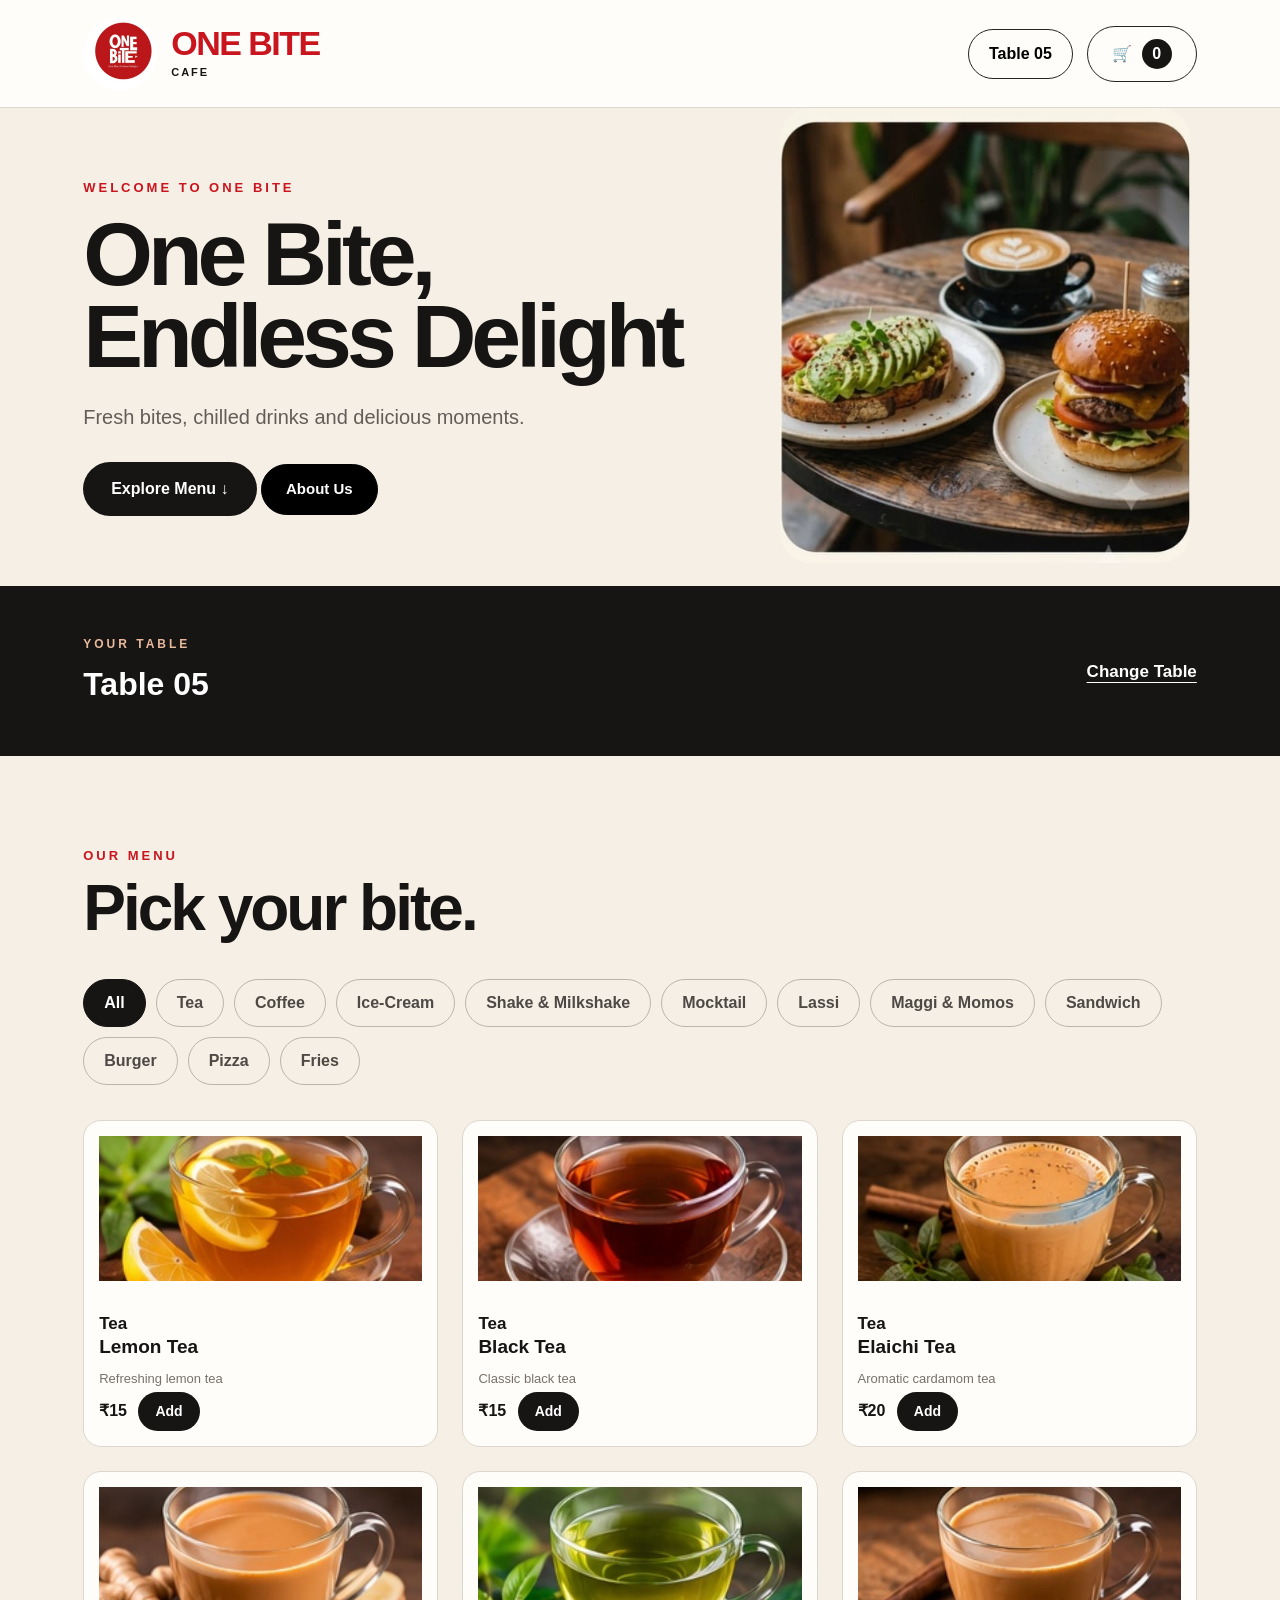
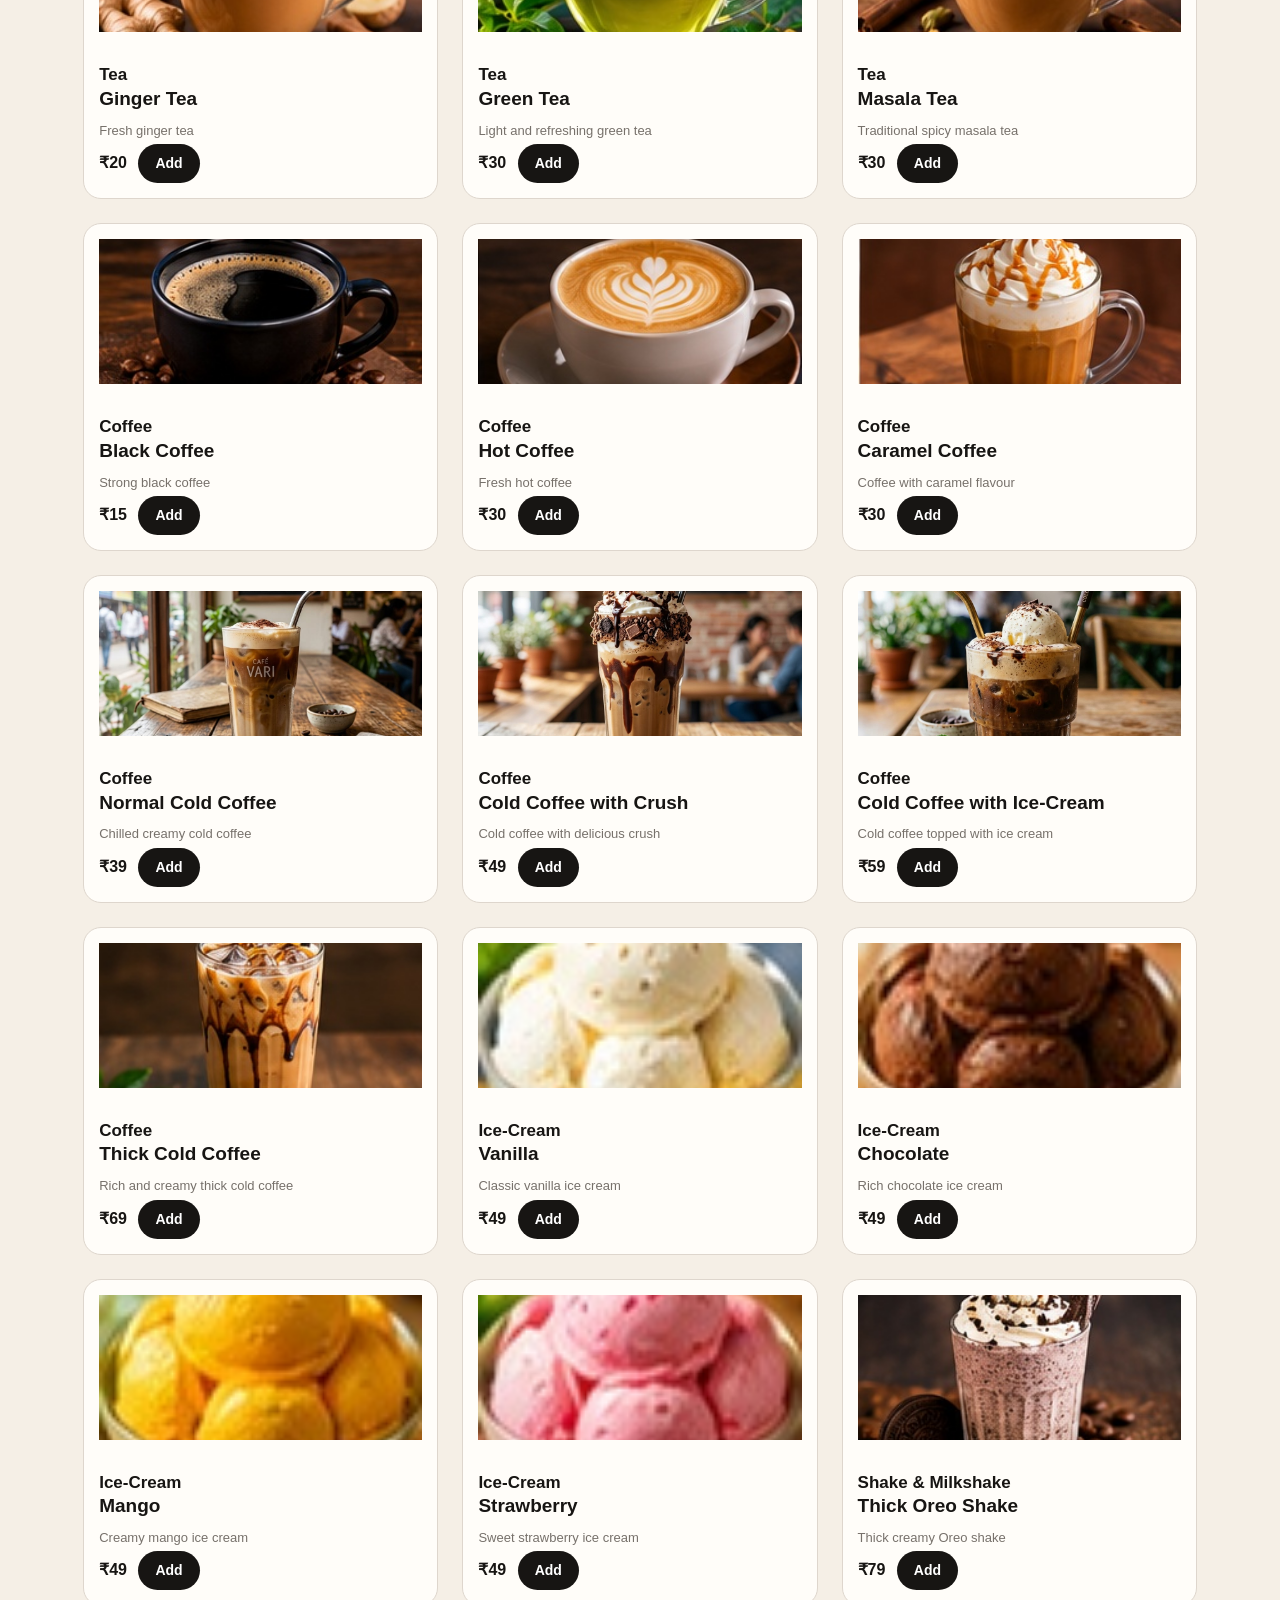
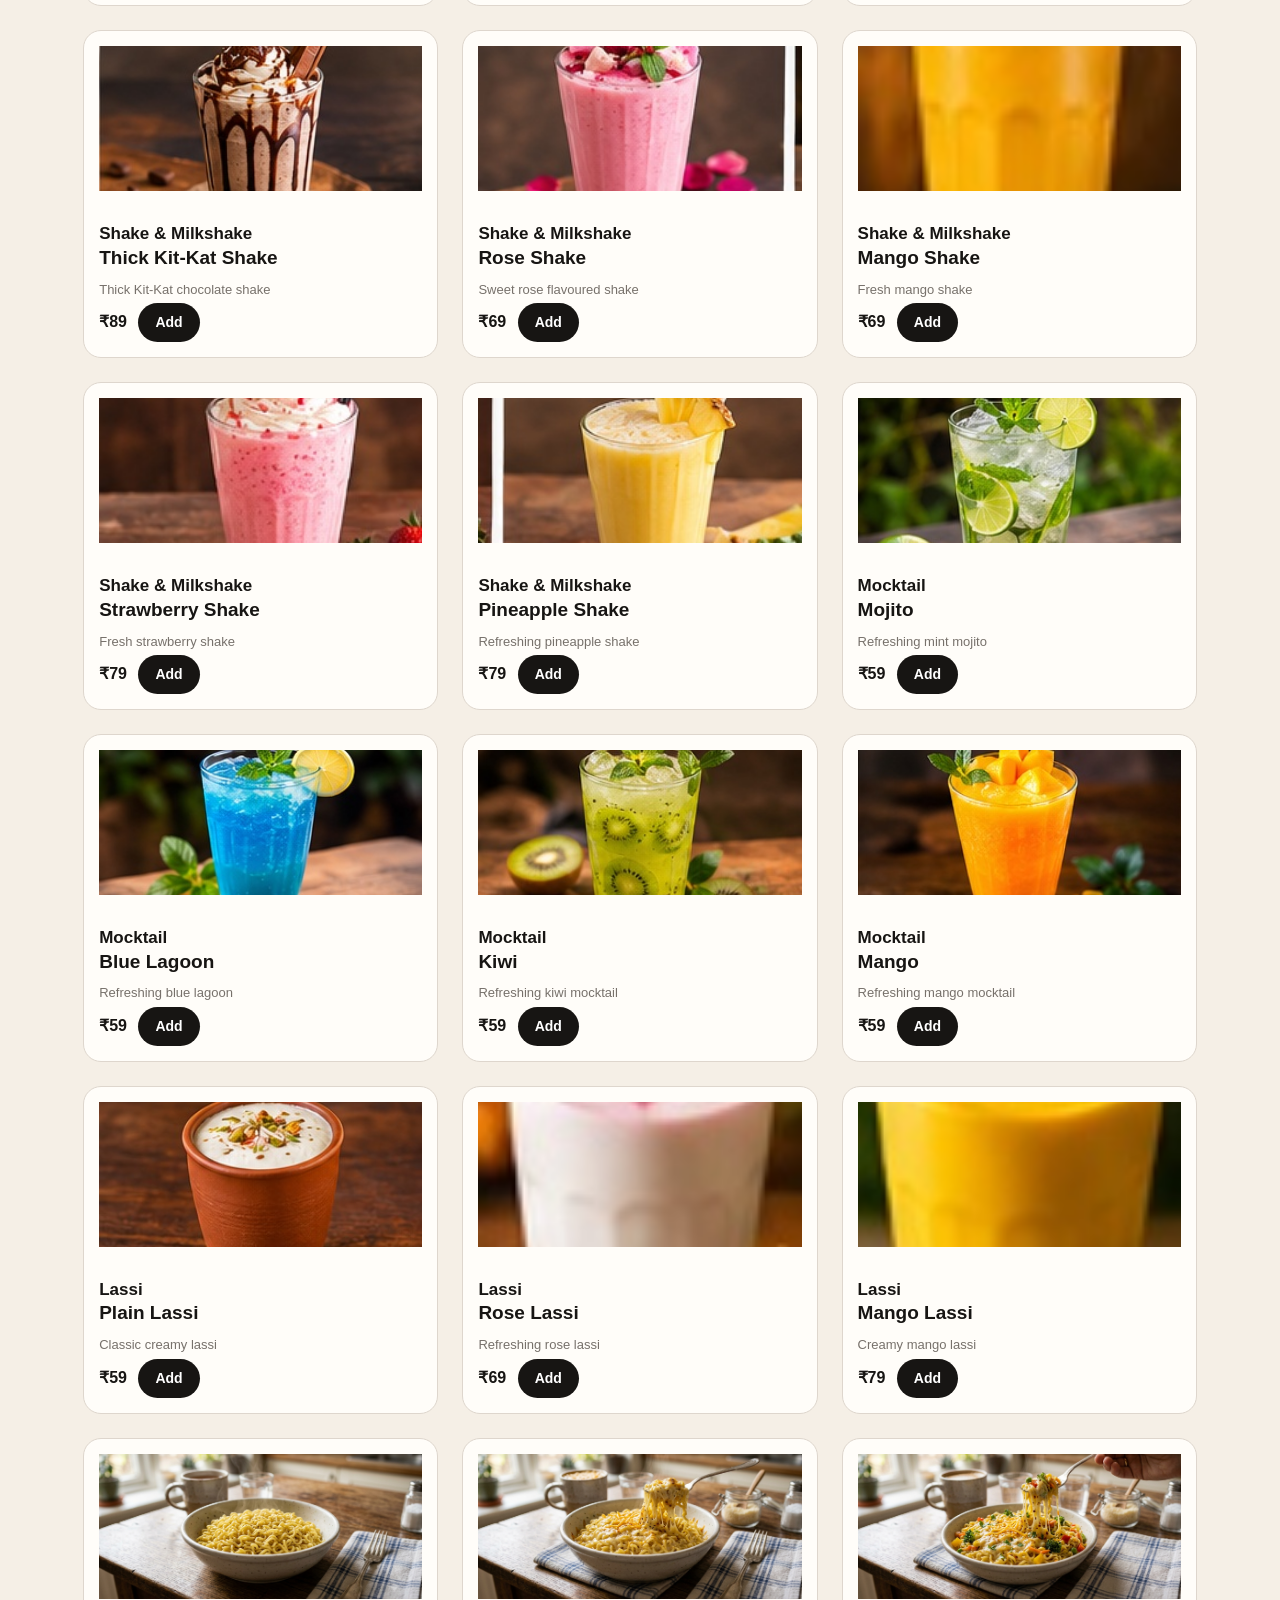
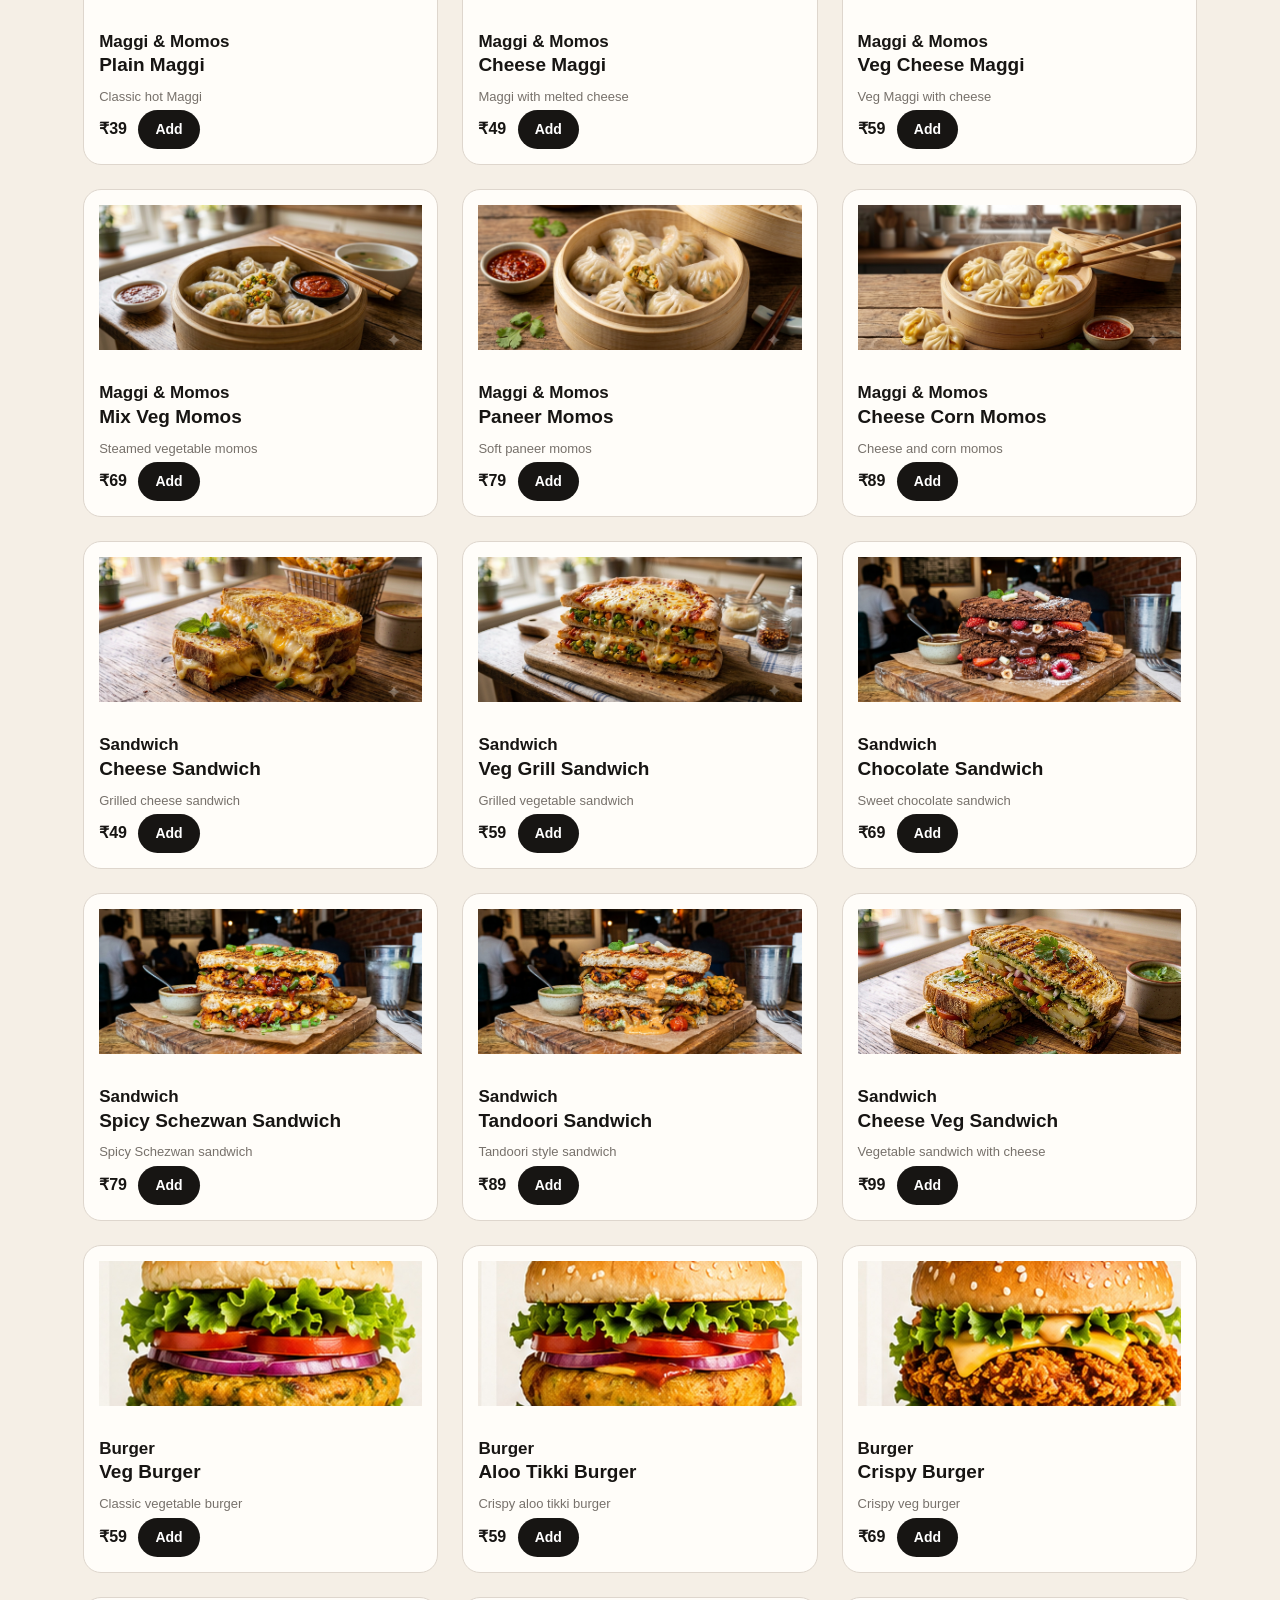
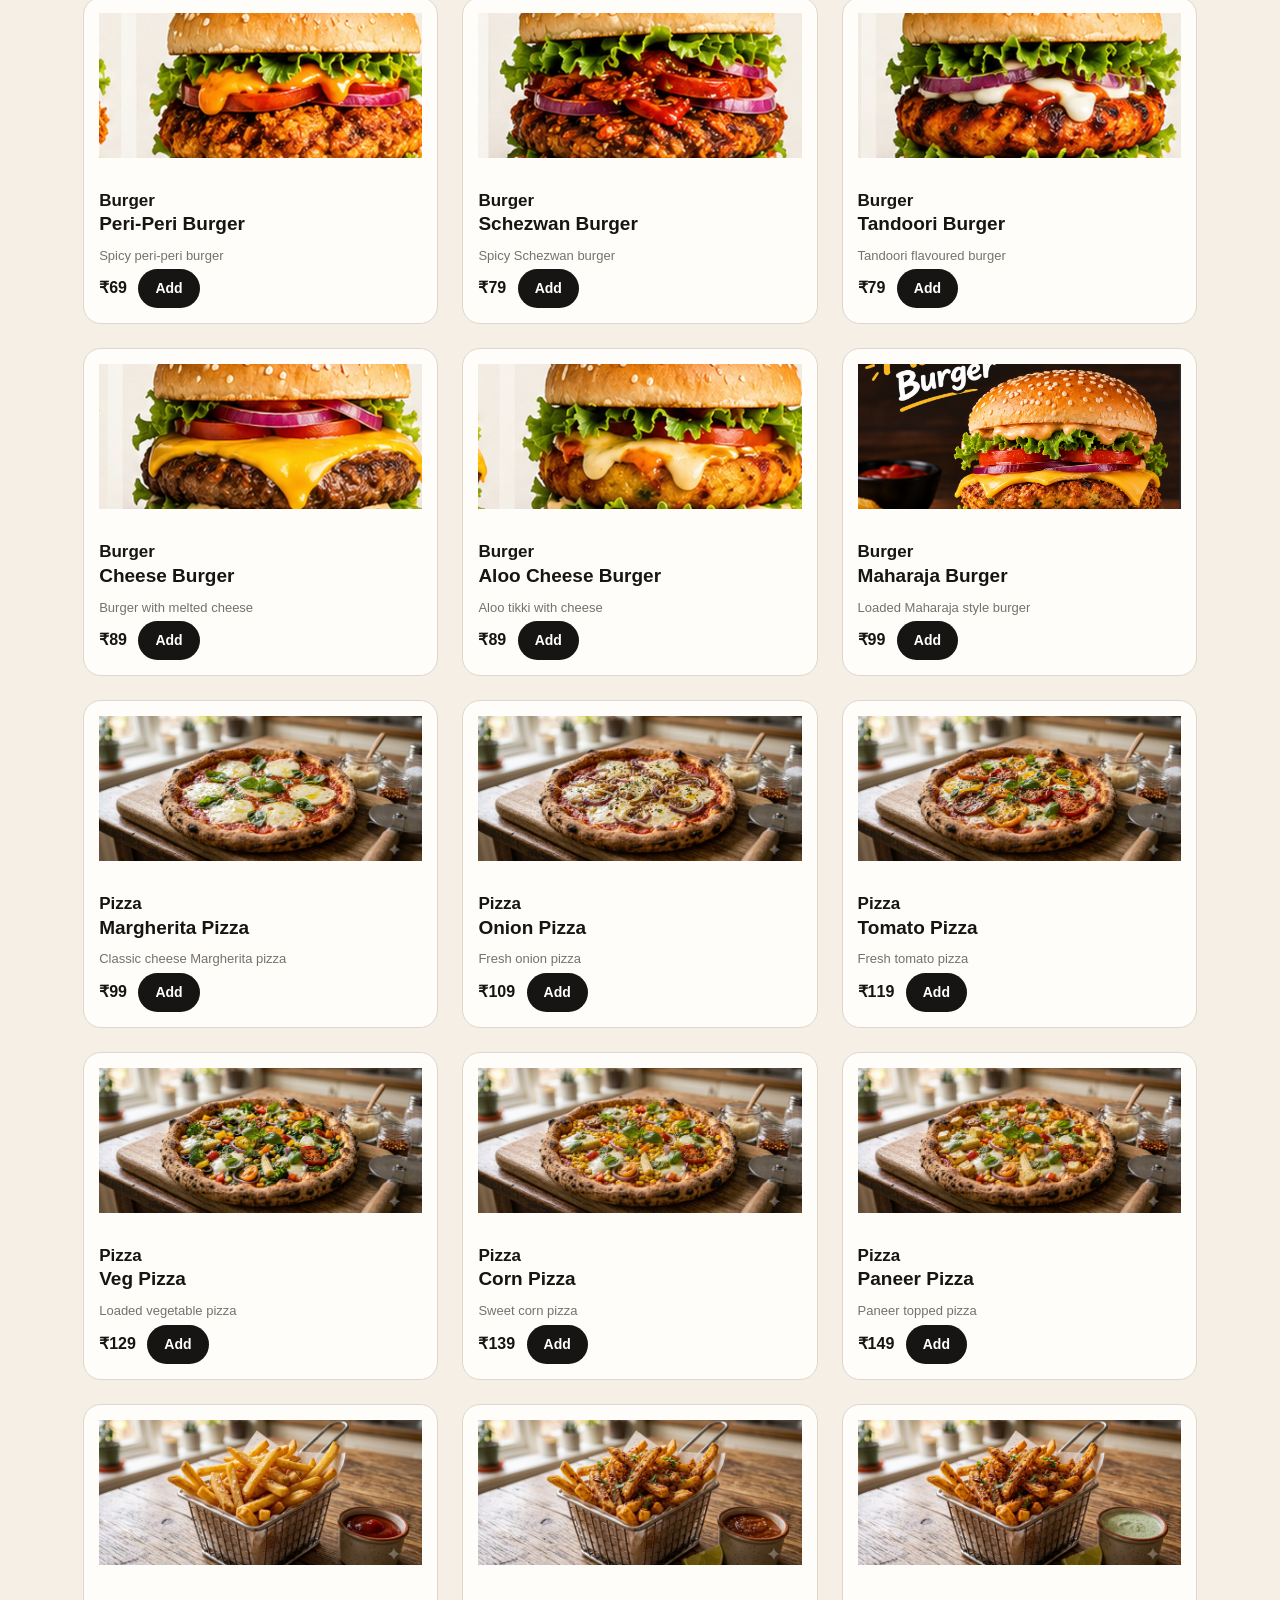
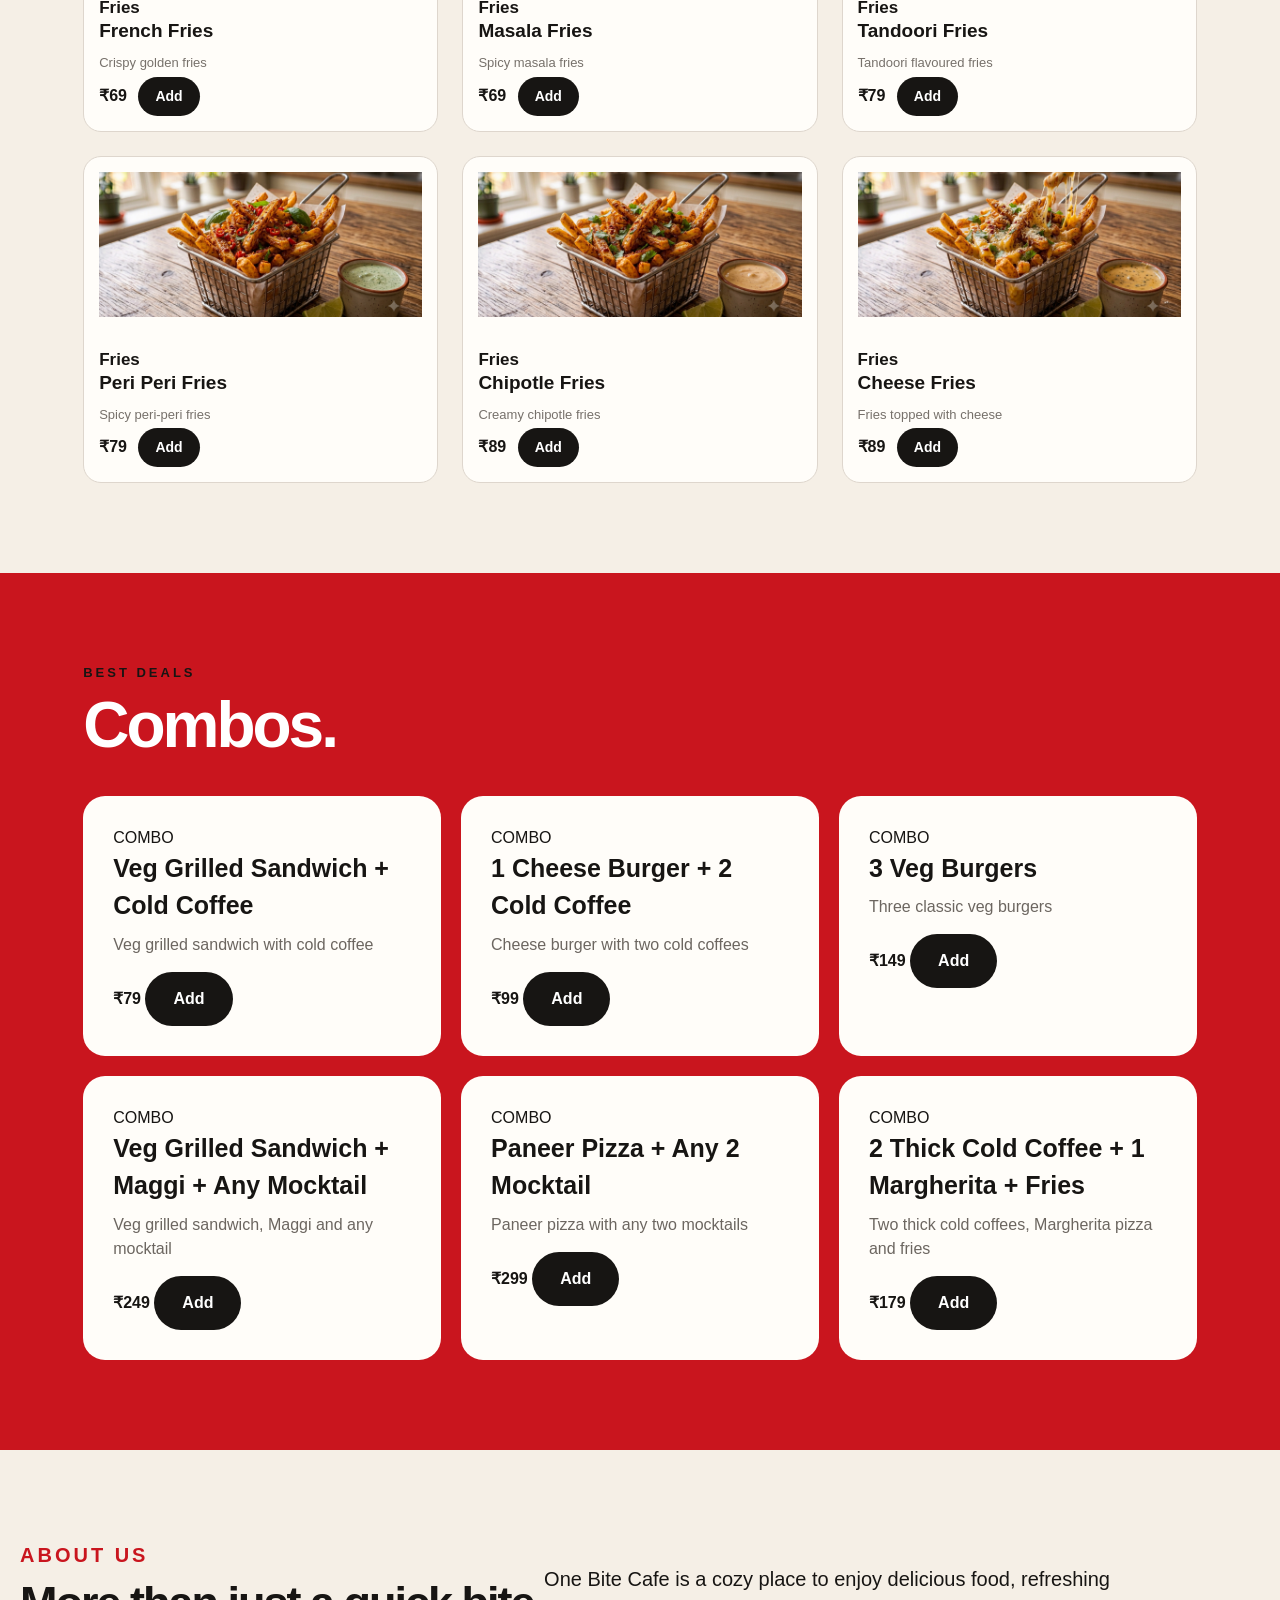
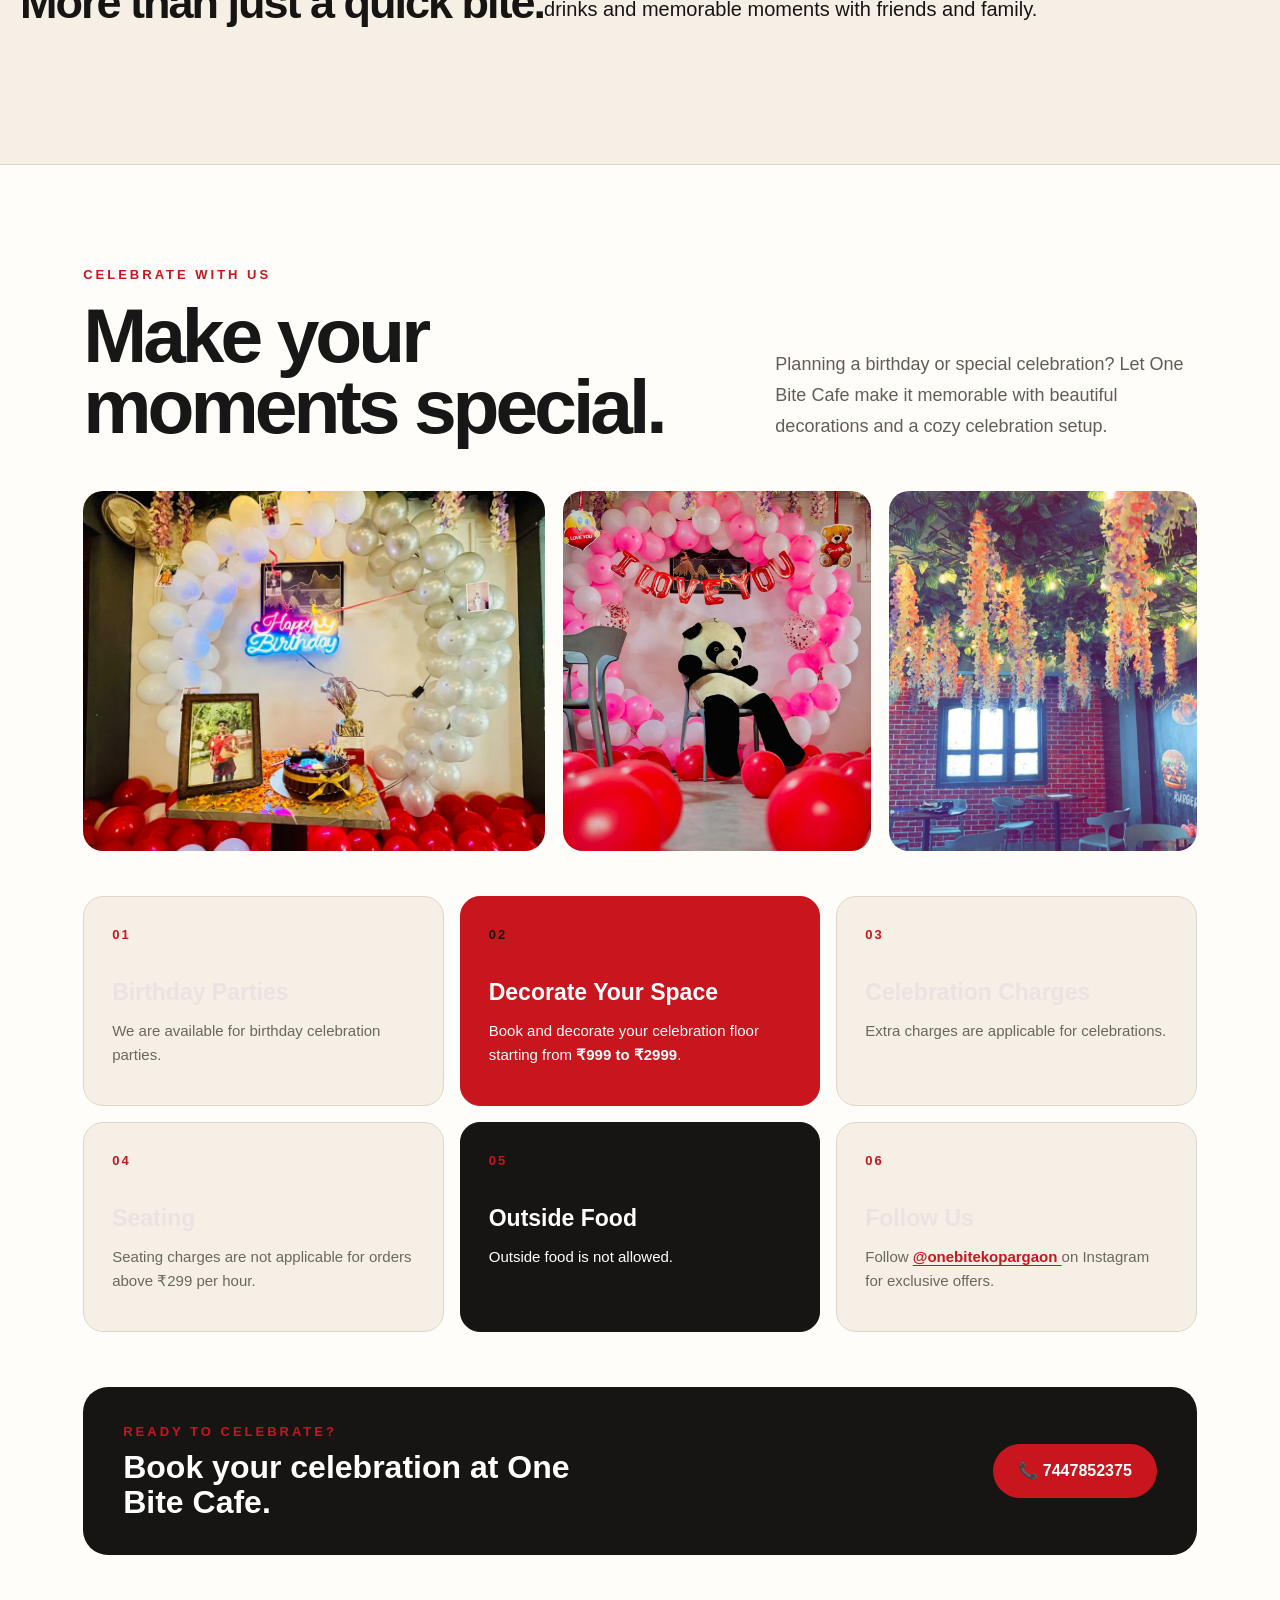
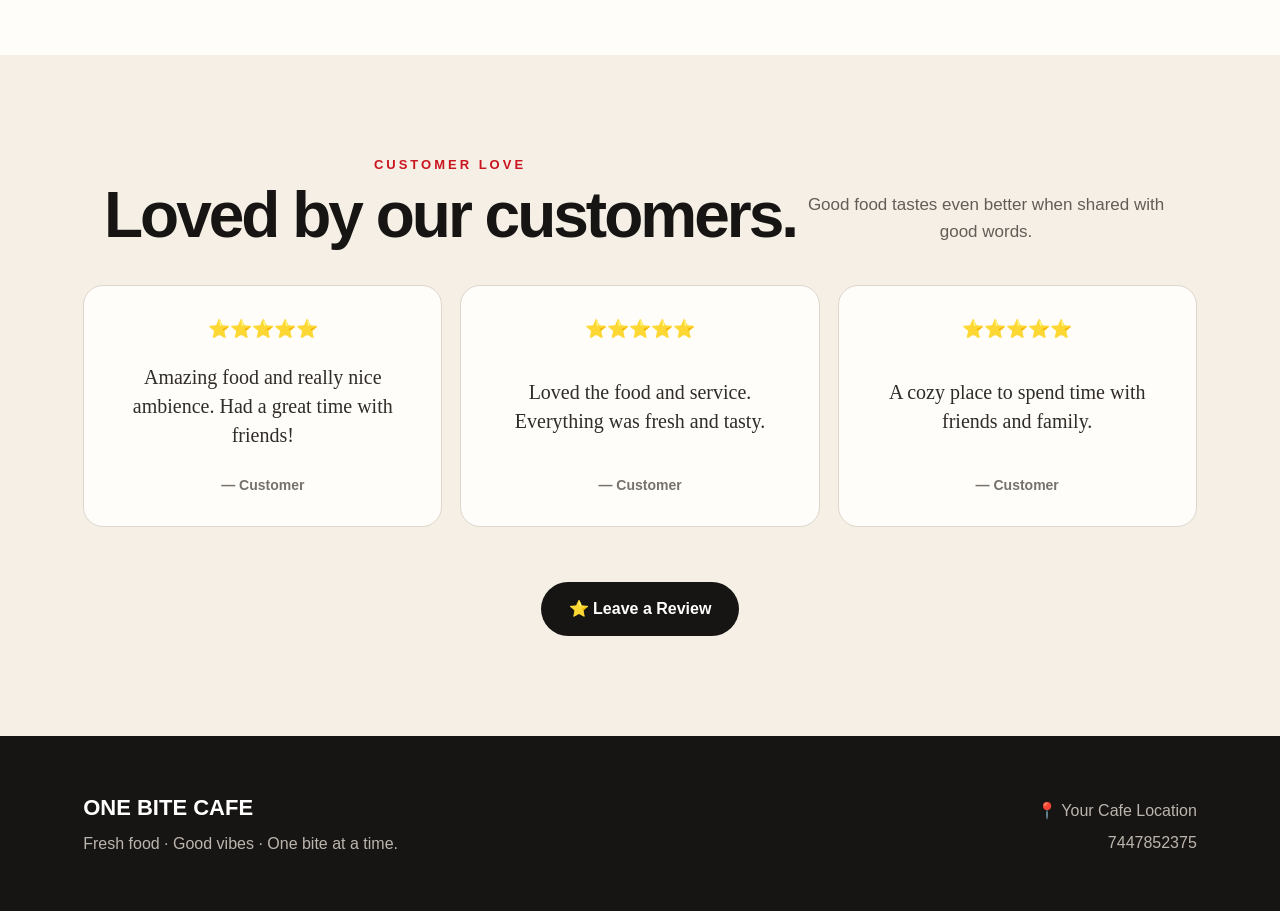
==== commit 74c3ff98: "Update website design and assets" ====
--- a/index.html
+++ b/index.html
@@ -27,7 +27,7 @@
 <header class="site-header">
 
     <div class="brand">
-        <div class="brand-logo">1B</div>
+       <img src="imagges/onebite-logo.jpg" alt="One Bite Cafe Logo" class="brand-logo">
 
         <div>
             <strong>ONE BITE</strong>
--- a/style.css
+++ b/style.css
@@ -73,28 +73,19 @@
 
     border-radius: 50%;
 
-    background: #ed5b2d;
-    color: white;
-
-    display: flex;
-    align-items: center;
-    justify-content: center;
-
-    font-size: 25px;
-    font-weight: 900;
-
-    border-bottom: 7px solid #171513;
-
-    transform: rotate(-5deg);
-}
-
+    object-fit: cover;
+    display: block;
+
+    border: none;
+    transform: none;
+}
 .brand strong {
     display: block;
 
     font-size: 34px;
     line-height: 1;
 
-    color: #e9572c;
+   color: #C9151E;
 
     letter-spacing: -1.5px;
 }
@@ -196,7 +187,7 @@
 
     border-radius: 50%;
 
-    background: #ed5b2d;
+    background: #C9151E;
 
     right: 7%;
     top: -260px;
@@ -204,6 +195,20 @@
     border-bottom: 38px solid #171513;
 
     z-index: 0;
+}
+
+.hero::after {
+    content: "";
+    position: absolute;
+    width: 550px;
+    height: 430px;
+    right: 7%;
+    top: 0;
+    border-radius: 50%;
+    background: url("imagges/hero-food-table.jpg.jpeg") center/cover no-repeat;
+    border-bottom: 18px solid #171513;
+    box-shadow: 10px 15px 0 #171513;
+    z-index: 1;
 }
 
 
@@ -248,7 +253,7 @@
 }
 
 .eyebrow {
-    color: #e9572c;
+    color: #C9151E;
 
     font-size: 13px;
     font-weight: 800;
@@ -301,7 +306,7 @@
 }
 
 .primary-btn:hover {
-    background: #ed5b2d;
+    background: #C9151E;
     transform: translateY(-2px);
 }
 
@@ -363,7 +368,7 @@
 }
 
 .table-banner button:hover {
-    color: #ed5b2d;
+    color: #C9151E;
 }
 
 
@@ -527,7 +532,7 @@
 
 .menu-card button:hover,
 .menu-info button:hover {
-    background: #ed5b2d;
+    background: #C9151E;
 }
 
 .loading {
@@ -541,7 +546,7 @@
    ========================================================= */
 
 .combo-section {
-    background: #ed5b2d;
+    background: #C9151E;
     color: white;
 }
 
@@ -818,7 +823,7 @@
 .modal input:focus,
 .modal select:focus,
 .modal textarea:focus {
-    border-color: #ed5b2d;
+    border-color: #C9151E;
 }
 
 
@@ -890,7 +895,7 @@
 }
 
 .step.active span {
-    background: #ed5b2d;
+    background: #C9151E;
     color: white;
 }
 
@@ -995,13 +1000,13 @@
     }
 
     .brand-logo {
-        width: 52px;
-        height: 52px;
-
-        font-size: 18px;
-
-        border-bottom-width: 5px;
-    }
+    width: 52px;
+    height: 52px;
+
+    object-fit: cover;
+    border: none;
+    transform: none;
+}
 
     .brand strong {
         font-size: 23px;
@@ -1261,7 +1266,7 @@
 }
 
 #menuGrid button:hover {
-    background: #ed5b2d !important;
+    background: #C9151E !important;
     color: #ffffff !important;
     transform: translateY(-1px);
 }
@@ -1327,7 +1332,7 @@
 }
 
 .celebration-text .eyebrow {
-    color: #ed5b2d;
+    color: #C9151E;
     margin-bottom: 15px;
 }
 
@@ -1362,7 +1367,7 @@
     width: 42px;
     height: 42px;
 
-    background: #ed5b2d;
+    background: #C9151E;
     color: white;
 
     border-radius: 50%;
@@ -1402,13 +1407,13 @@
     color: white;
     font-weight: 700;
 
-    border-bottom: 1px solid #ed5b2d;
+    border-bottom: 1px solid #C9151E;
 
     padding-bottom: 4px;
 }
 
 .celebration-instagram:hover {
-    color: #ed5b2d;
+    color: #C9151E;
 }
 
 
@@ -1421,7 +1426,7 @@
     transform: rotate(2deg);
 
     box-shadow:
-        12px 12px 0 #ed5b2d;
+        12px 12px 0 #C9151E;
 
     max-width: 500px;
     margin-left: auto;
@@ -1499,7 +1504,7 @@
 
     .celebration-poster {
         transform: rotate(0);
-        box-shadow: 7px 7px 0 #ed5b2d;
+        box-shadow: 7px 7px 0 #C9151E;
     }
 
     .celebration-buttons {
@@ -1633,9 +1638,9 @@
 }
 
 .celebration-card.highlight {
-    background: #ed5b2d;
+    background: #C9151E;
     color: white;
-    border-color: #ed5b2d;
+    border-color: #C9151E;
 }
 
 .celebration-card.warning {
@@ -1652,7 +1657,7 @@
 
     letter-spacing: 2px;
 
-    color: #ed5b2d;
+    color: #C9151E;
 
     margin-bottom: 30px;
 }
@@ -1662,7 +1667,7 @@
 }
 
 .celebration-card.warning .celebration-number {
-    color: #ed5b2d;
+    color: #C9151E;
 }
 
 .celebration-card h3 {
@@ -1708,7 +1713,7 @@
 }
 
 .celebration-booking .eyebrow {
-    color: #ed5b2d;
+    color: #C9151E;
 
     margin-bottom: 8px;
 }
@@ -1722,7 +1727,7 @@
 }
 
 .celebration-call {
-    background: #ed5b2d;
+    background: #C9151E;
 
     color: white;
 
@@ -1826,7 +1831,7 @@
 
 }
 .instagram-link {
-    color: #ed5b2d;
+    color: #C9151E;
     font-weight: 900;
     text-decoration: underline;
     text-underline-offset: 3px;
@@ -3188,4 +3193,189 @@
         font-size: 40px !important;
         letter-spacing: -1.5px !important;
     }
-}+}
+/* ===== FINAL ABOUT US FIX ===== */
+
+@media (max-width: 600px) {
+
+    .about-section .section-heading {
+        display: block !important;
+        width: 100% !important;
+    }
+
+    .about-section .section-heading > div {
+        width: 100% !important;
+        max-width: none !important;
+    }
+
+    .about-section h2 {
+        display: block !important;
+        width: max-content !important;
+        max-width: none !important;
+
+        margin: 0 !important;
+        padding: 0 !important;
+
+        font-size: 45px !important;
+        line-height: 0.95 !important;
+        letter-spacing: -2px !important;
+
+        white-space: nowrap !important;
+        word-break: normal !important;
+        overflow-wrap: normal !important;
+    }
+}
+/* ===== FINAL CART FIX ===== */
+
+.cart-item {
+    display: grid !important;
+    grid-template-columns: minmax(0, 1fr) max-content !important;
+
+    align-items: center !important;
+    gap: 10px !important;
+
+    width: 100% !important;
+    box-sizing: border-box !important;
+}
+
+.cart-item > div:first-child {
+    min-width: 0 !important;
+    width: 100% !important;
+}
+
+.cart-item > div:first-child strong {
+    display: block !important;
+
+    overflow: hidden !important;
+    text-overflow: ellipsis !important;
+    white-space: nowrap !important;
+}
+
+.cart-item-actions {
+    display: flex !important;
+    flex-direction: row !important;
+    flex-wrap: nowrap !important;
+
+    align-items: center !important;
+    justify-content: flex-end !important;
+
+    gap: 7px !important;
+
+    width: max-content !important;
+    min-width: max-content !important;
+}
+
+.cart-item-actions button {
+    flex: 0 0 30px !important;
+
+    width: 30px !important;
+    min-width: 30px !important;
+    max-width: 30px !important;
+
+    height: 30px !important;
+    min-height: 30px !important;
+
+    padding: 0 !important;
+    margin: 0 !important;
+
+    display: inline-flex !important;
+    align-items: center !important;
+    justify-content: center !important;
+}
+
+.cart-item-actions strong {
+    flex: 0 0 auto !important;
+    min-width: 18px !important;
+
+    text-align: center !important;
+    white-space: nowrap !important;
+}
+/* =========================================
+   ADMIN DASHBOARD PILL BUTTONS
+   ========================================= */
+
+.admin-tab {
+    border: none !important;
+    border-radius: 999px !important;
+
+    padding: 12px 24px !important;
+
+    background: #171513 !important;
+    color: #ffffff !important;
+
+    font-size: 14px !important;
+    font-weight: 600 !important;
+
+    cursor: pointer;
+
+    transition: all 0.2s ease;
+}
+
+.admin-tab:hover {
+    background: #C9151E !important;
+    color: #ffffff !important;
+}
+
+.admin-tab.active {
+    background: #C9151E !important;
+    color: #ffffff !important;
+}
+/* =========================================
+   ALL ADMIN DASHBOARD BUTTONS
+   ========================================= */
+
+body.admin-page button {
+    border-radius: 999px !important;
+
+    padding: 10px 20px !important;
+
+    border: none !important;
+
+    background: #171513 !important;
+    color: #ffffff !important;
+
+    font-size: 14px !important;
+    font-weight: 600 !important;
+
+    cursor: pointer;
+
+    transition:
+        background 0.2s ease,
+        transform 0.2s ease;
+}
+
+body.admin-page button:hover {
+    background: #C9151E !important;
+    color: #ffffff !important;
+
+    transform: translateY(-1px);
+}
+
+/* SELECTED ADMIN TAB */
+
+body.admin-page .admin-tab.active {
+    background: #C9151E !important;
+    color: #ffffff !important;
+}
+/* ONLY fix the hero circle and card */
+.hero::before {
+    content: none !important;
+    display: none !important;
+}
+
+.hero::after {
+    content: "" !important;
+    position: absolute;
+    width: 410px;
+    height: 455px;
+    right: 7%;
+    top: 0;
+    border: none !important;
+    border-radius: 30px;
+    background-image: url("imagges/food-table.jpg");
+    background-size: cover;
+    background-position: center;
+    background-repeat: no-repeat;
+    box-shadow: none !important;
+    z-index: 1;
+}
